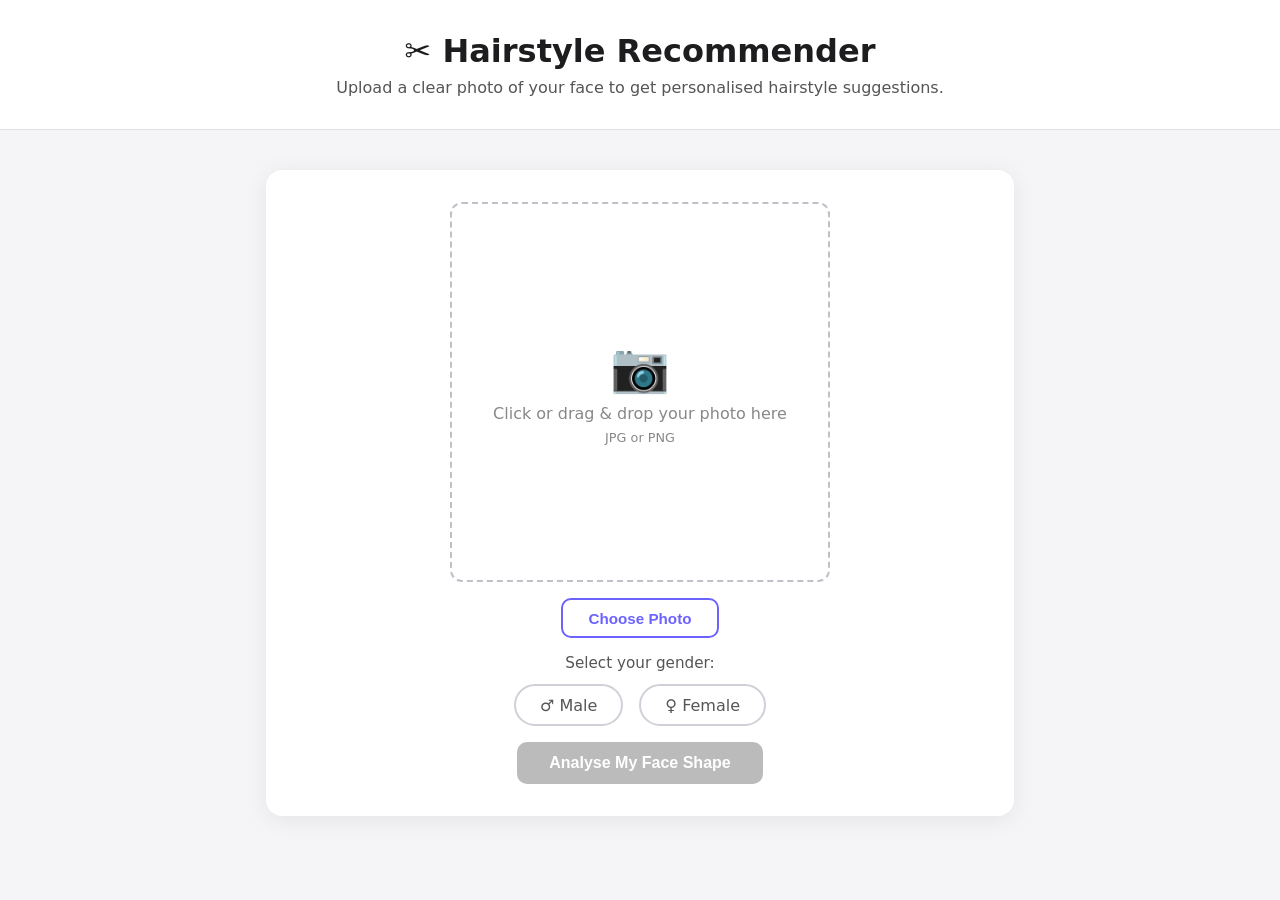
==== frontend/index.html @ 97866fb9 "Initial commit - Hairstyle Recommender" ====
<!DOCTYPE html>
<html lang="en">
<head>
  <meta charset="UTF-8" />
  <meta name="viewport" content="width=device-width, initial-scale=1.0" />
  <title>Hairstyle Recommender</title>
  <link rel="stylesheet" href="css/style.css" />
</head>
<body>

  <header>
    <h1>✂️ Hairstyle Recommender</h1>
    <p>Upload a clear photo of your face to get personalised hairstyle suggestions.</p>
  </header>

  <main>
    <div class="upload-card">

      <!-- Image preview -->
      <div class="preview-area" id="previewArea" onclick="document.getElementById('fileInput').click()">
        <img id="previewImg" src="" alt="Preview" style="display:none;" />
        <div class="placeholder" id="placeholder">
          <span>📷</span>
          <p>Click or drag & drop your photo here</p>
          <small>JPG or PNG</small>
        </div>
      </div>

      <input type="file" id="fileInput" accept=".jpg,.jpeg,.png" hidden />
      <button class="btn-secondary" onclick="document.getElementById('fileInput').click()">
        Choose Photo
      </button>

      <!-- Gender selector -->
      <div class="gender-selector">
        <p>Select your gender:</p>
        <div class="gender-options">
          <label class="gender-option" id="label-male">
            <input type="radio" name="gender" value="male" />
            <span>♂ Male</span>
          </label>
          <label class="gender-option" id="label-female">
            <input type="radio" name="gender" value="female" />
            <span>♀ Female</span>
          </label>
        </div>
      </div>

      <button class="btn-primary" id="analyzeBtn" onclick="analyzeImage()" disabled>
        Analyse My Face Shape
      </button>

      <div id="loading" class="loading" style="display:none;">
        <div class="spinner"></div>
        <p>Analysing your face shape…</p>
      </div>

      <div id="error" class="error-msg" style="display:none;"></div>
    </div>
  </main>

  <script>
    const fileInput   = document.getElementById("fileInput");
    const previewImg  = document.getElementById("previewImg");
    const placeholder = document.getElementById("placeholder");
    const analyzeBtn  = document.getElementById("analyzeBtn");
    const loading     = document.getElementById("loading");
    const errorDiv    = document.getElementById("error");

    let imageSelected = false;
    let genderSelected = false;

    function checkReady() {
      analyzeBtn.disabled = !(imageSelected && genderSelected);
    }

    // Image selection
    fileInput.addEventListener("change", () => {
      const file = fileInput.files[0];
      if (!file) return;
      previewImg.src = URL.createObjectURL(file);
      previewImg.style.display = "block";
      placeholder.style.display = "none";
      imageSelected = true;
      errorDiv.style.display = "none";
      checkReady();
    });

    // Gender selection — highlight selected label
    document.querySelectorAll('input[name="gender"]').forEach(radio => {
      radio.addEventListener("change", () => {
        document.querySelectorAll(".gender-option").forEach(l => l.classList.remove("selected"));
        radio.parentElement.classList.add("selected");
        genderSelected = true;
        checkReady();
      });
    });

    // Drag and drop
    const previewArea = document.getElementById("previewArea");
    previewArea.addEventListener("dragover", e => { e.preventDefault(); previewArea.classList.add("drag-over"); });
    previewArea.addEventListener("dragleave", () => previewArea.classList.remove("drag-over"));
    previewArea.addEventListener("drop", e => {
      e.preventDefault();
      previewArea.classList.remove("drag-over");
      const file = e.dataTransfer.files[0];
      if (file && (file.type === "image/jpeg" || file.type === "image/png")) {
        fileInput.files = e.dataTransfer.files;
        fileInput.dispatchEvent(new Event("change"));
      }
    });

    async function analyzeImage() {
      const file   = fileInput.files[0];
      const gender = document.querySelector('input[name="gender"]:checked')?.value;

      if (!file || !gender) return;

      loading.style.display  = "flex";
      analyzeBtn.disabled    = true;
      errorDiv.style.display = "none";

      const formData = new FormData();
      formData.append("image", file);
      formData.append("gender", gender);

      try {
        const res  = await fetch("/predict", { method: "POST", body: formData });
        const data = await res.json();

        if (!res.ok || data.error) throw new Error(data.error || "Something went wrong.");

        sessionStorage.setItem("result", JSON.stringify(data));
        window.location.href = "result.html";

      } catch (err) {
        errorDiv.textContent   = `⚠️ ${err.message}`;
        errorDiv.style.display = "block";
        analyzeBtn.disabled    = false;
      } finally {
        loading.style.display = "none";
      }
    }
  </script>

</body>
</html>
---- frontend/css/style.css ----
/* ─── Reset & Base ─────────────────────────────────────────────── */
*, *::before, *::after { box-sizing: border-box; margin: 0; padding: 0; }

body {
  font-family: 'Segoe UI', system-ui, sans-serif;
  background: #f5f5f7;
  color: #1d1d1f;
  min-height: 100vh;
}

/* ─── Header ───────────────────────────────────────────────────── */
header {
  background: #fff;
  border-bottom: 1px solid #e0e0e0;
  padding: 2rem 1rem;
  text-align: center;
}

header h1 { font-size: 2rem; margin-bottom: 0.5rem; }
header p  { color: #555; font-size: 1rem; }

/* ─── Main container ───────────────────────────────────────────── */
main {
  max-width: 780px;
  margin: 2.5rem auto;
  padding: 0 1rem;
}

/* ─── Upload Card ──────────────────────────────────────────────── */
.upload-card {
  background: #fff;
  border-radius: 16px;
  box-shadow: 0 4px 24px rgba(0,0,0,0.07);
  padding: 2rem;
  display: flex;
  flex-direction: column;
  align-items: center;
  gap: 1rem;
}

/* Preview area */
.preview-area {
  width: 100%;
  max-width: 380px;
  aspect-ratio: 1;
  border: 2px dashed #c0c0c8;
  border-radius: 12px;
  display: flex;
  align-items: center;
  justify-content: center;
  overflow: hidden;
  cursor: pointer;
  transition: border-color 0.2s;
}
.preview-area:hover,
.preview-area.drag-over { border-color: #6c63ff; background: #f3f2ff; }

.preview-area img {
  width: 100%;
  height: 100%;
  object-fit: cover;
}

.placeholder {
  text-align: center;
  color: #888;
  padding: 2rem;
}
.placeholder span  { font-size: 3rem; display: block; margin-bottom: 0.5rem; }
.placeholder p     { font-size: 1rem; margin-bottom: 0.25rem; }
.placeholder small { font-size: 0.8rem; }

/* ─── Buttons ──────────────────────────────────────────────────── */
.btn-primary {
  background: #6c63ff;
  color: #fff;
  border: none;
  padding: 0.75rem 2rem;
  border-radius: 10px;
  font-size: 1rem;
  font-weight: 600;
  cursor: pointer;
  transition: background 0.2s, transform 0.1s;
}
.btn-primary:hover:not(:disabled)  { background: #574fd6; }
.btn-primary:active:not(:disabled) { transform: scale(0.97); }
.btn-primary:disabled { background: #bbb; cursor: not-allowed; }

.btn-secondary {
  background: transparent;
  color: #6c63ff;
  border: 2px solid #6c63ff;
  padding: 0.6rem 1.6rem;
  border-radius: 10px;
  font-size: 0.95rem;
  font-weight: 600;
  cursor: pointer;
  transition: background 0.2s;
}
.btn-secondary:hover { background: #f3f2ff; }

/* ─── Loading ──────────────────────────────────────────────────── */
.loading {
  display: flex;
  flex-direction: column;
  align-items: center;
  gap: 0.75rem;
  color: #555;
}
.spinner {
  width: 36px; height: 36px;
  border: 4px solid #e0e0e0;
  border-top-color: #6c63ff;
  border-radius: 50%;
  animation: spin 0.8s linear infinite;
}
@keyframes spin { to { transform: rotate(360deg); } }

/* ─── Error ────────────────────────────────────────────────────── */
.error-msg {
  background: #fff0f0;
  color: #c0392b;
  border: 1px solid #f5c6cb;
  border-radius: 8px;
  padding: 0.75rem 1rem;
  width: 100%;
  font-size: 0.9rem;
}

/* ─── Results Page ─────────────────────────────────────────────── */
.result-header {
  background: #fff;
  border-radius: 16px;
  padding: 2rem;
  text-align: center;
  box-shadow: 0 4px 24px rgba(0,0,0,0.07);
  margin-bottom: 1.5rem;
}

.face-shape-badge {
  display: inline-block;
  background: #6c63ff;
  color: #fff;
  font-size: 2rem;
  font-weight: 700;
  padding: 0.5rem 2rem;
  border-radius: 50px;
  margin-bottom: 0.75rem;
  letter-spacing: 1px;
}

.confidence-text { color: #555; margin-bottom: 0.75rem; }
.shape-desc      { color: #444; font-size: 0.95rem; max-width: 500px; margin: 0 auto; }

/* ─── Sections ─────────────────────────────────────────────────── */
.section {
  background: #fff;
  border-radius: 16px;
  padding: 1.75rem;
  box-shadow: 0 4px 24px rgba(0,0,0,0.06);
  margin-bottom: 1.5rem;
}
.section h2 { font-size: 1.2rem; margin-bottom: 1.25rem; color: #1d1d1f; }
.highlight  { color: #6c63ff; }

/* ─── Score bars ───────────────────────────────────────────────── */
.score-row {
  display: flex;
  align-items: center;
  gap: 0.75rem;
  margin-bottom: 0.6rem;
}
.score-label {
  width: 70px;
  font-size: 0.9rem;
  font-weight: 500;
  text-align: right;
  flex-shrink: 0;
}
.score-bar-wrap {
  flex: 1;
  background: #f0f0f5;
  border-radius: 50px;
  height: 12px;
  overflow: hidden;
}
.score-bar {
  height: 100%;
  background: #6c63ff;
  border-radius: 50px;
  transition: width 0.6s ease;
}
.score-pct {
  width: 48px;
  font-size: 0.85rem;
  color: #555;
  flex-shrink: 0;
}

/* ─── Hairstyle Cards ──────────────────────────────────────────── */
.cards-grid {
  display: grid;
  grid-template-columns: repeat(auto-fill, minmax(200px, 1fr));
  gap: 1rem;
}
.hair-card {
  border: 1px solid #e8e8ed;
  border-radius: 12px;
  padding: 1.25rem;
  transition: box-shadow 0.2s;
}
.hair-card:hover { box-shadow: 0 4px 16px rgba(108,99,255,0.15); }
.hair-card h3    { font-size: 1rem; margin-bottom: 0.5rem; color: #1d1d1f; }
.hair-card p     { font-size: 0.875rem; color: #555; margin-bottom: 0.75rem; line-height: 1.5; }
.tip             { font-size: 0.8rem; color: #6c63ff; }

/* ─── Avoid section ────────────────────────────────────────────── */
.avoid-section { background: #fff8f8; }
.avoid-list    { padding-left: 1.25rem; }
.avoid-list li {
  color: #c0392b;
  font-size: 0.9rem;
  margin-bottom: 0.4rem;
  line-height: 1.5;
}

/* ─── Responsive ───────────────────────────────────────────────── */
@media (max-width: 520px) {
  header h1 { font-size: 1.5rem; }
  .face-shape-badge { font-size: 1.5rem; }
  .cards-grid { grid-template-columns: 1fr; }
}

/* ─── Gender Selector ──────────────────────────────────────────── */
.gender-selector {
  width: 100%;
  text-align: center;
}
.gender-selector p {
  font-size: 0.95rem;
  color: #555;
  margin-bottom: 0.75rem;
  font-weight: 500;
}
.gender-options {
  display: flex;
  gap: 1rem;
  justify-content: center;
}
.gender-option {
  display: flex;
  align-items: center;
  gap: 0.5rem;
  padding: 0.6rem 1.5rem;
  border: 2px solid #d0d0d8;
  border-radius: 50px;
  cursor: pointer;
  font-size: 1rem;
  font-weight: 500;
  color: #555;
  transition: border-color 0.2s, background 0.2s, color 0.2s;
}
.gender-option input[type="radio"] { display: none; }
.gender-option:hover { border-color: #6c63ff; color: #6c63ff; }
.gender-option.selected {
  border-color: #6c63ff;
  background: #6c63ff;
  color: #fff;
}

/* ─── Gender badge on result page ─────────────────────────────── */
.gender-badge {
  display: inline-block;
  background: #f0efff;
  color: #6c63ff;
  border: 2px solid #6c63ff;
  font-size: 1rem;
  font-weight: 600;
  padding: 0.3rem 1.2rem;
  border-radius: 50px;
  margin-bottom: 0.75rem;
}
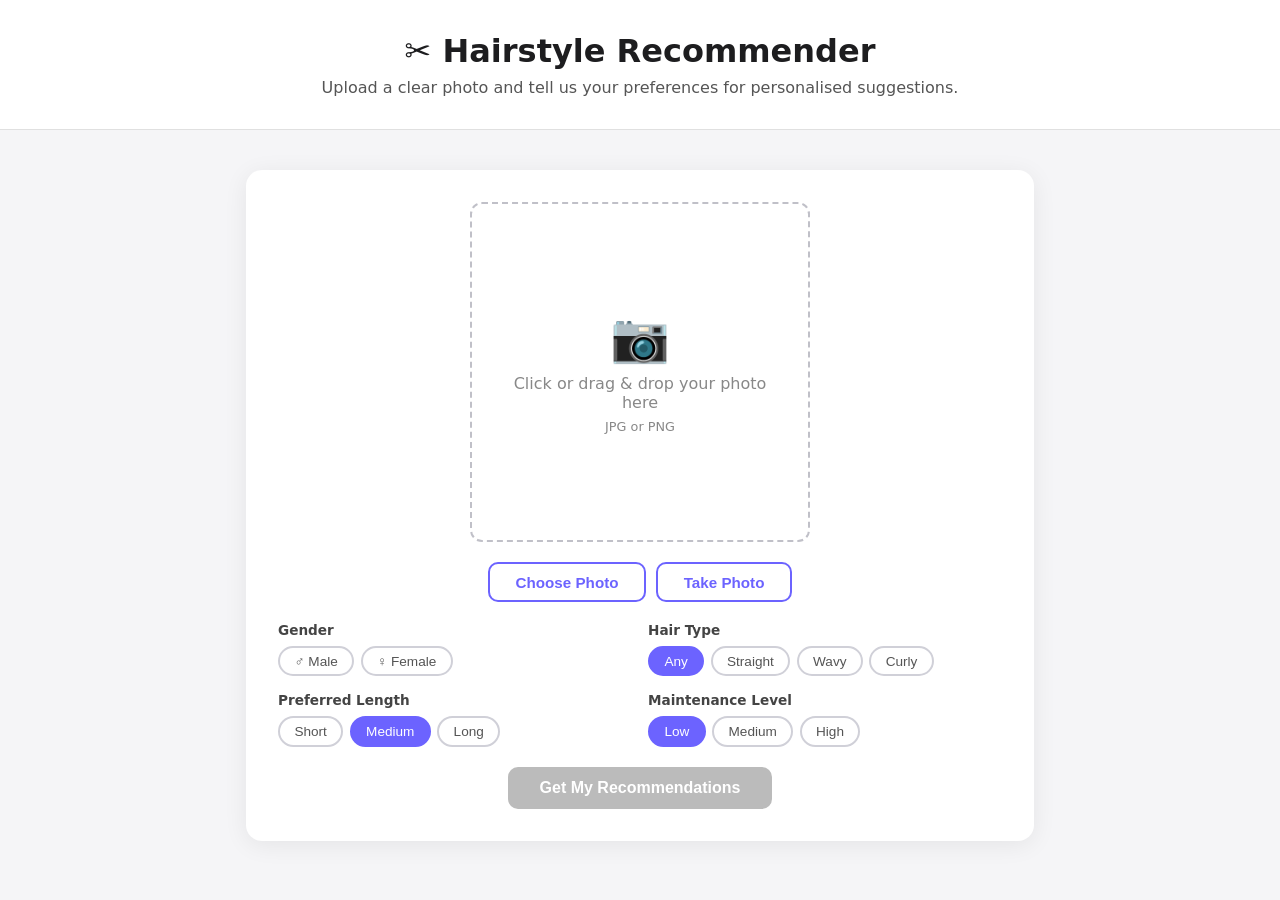
==== commit 300d3f59: "camera changes" ====
--- a/frontend/index.html
+++ b/frontend/index.html
@@ -10,7 +10,7 @@
 
   <header>
     <h1>✂️ Hairstyle Recommender</h1>
-    <p>Upload a clear photo of your face to get personalised hairstyle suggestions.</p>
+    <p>Upload a clear photo and tell us your preferences for personalised suggestions.</p>
   </header>
 
   <main>
@@ -25,29 +25,69 @@
           <small>JPG or PNG</small>
         </div>
       </div>
-
       <input type="file" id="fileInput" accept=".jpg,.jpeg,.png" hidden />
-      <button class="btn-secondary" onclick="document.getElementById('fileInput').click()">
-        Choose Photo
-      </button>
-
-      <!-- Gender selector -->
-      <div class="gender-selector">
-        <p>Select your gender:</p>
-        <div class="gender-options">
-          <label class="gender-option" id="label-male">
-            <input type="radio" name="gender" value="male" />
-            <span>♂ Male</span>
-          </label>
-          <label class="gender-option" id="label-female">
-            <input type="radio" name="gender" value="female" />
-            <span>♀ Female</span>
-          </label>
-        </div>
+      <div style="display: flex; gap: 10px; justify-content: center; width: 100%;">
+        <button class="btn-secondary" onclick="document.getElementById('fileInput').click()">Choose Photo</button>
+        <button class="btn-secondary" onclick="startCamera()">Take Photo</button>
+      </div>
+
+      <!-- Camera Area -->
+      <div id="cameraArea" style="display:none; width: 100%; max-width: 340px; margin-top: 15px; border: 1px solid #d0d0d8; border-radius: 12px; padding: 10px; background: #fff; box-shadow: 0 2px 10px rgba(0,0,0,0.05);">
+        <video id="cameraVideo" autoplay playsinline style="width: 100%; border-radius: 8px; background: #000;"></video>
+        <div style="display: flex; gap: 10px; margin-top: 10px; justify-content: center;">
+          <button class="btn-primary" onclick="takePhoto()" style="padding: 0.5rem 1.5rem; font-size: 0.9rem;">Snap</button>
+          <button class="btn-secondary" onclick="stopCamera()" style="padding: 0.5rem 1.5rem; font-size: 0.9rem;">Cancel</button>
+        </div>
+        <canvas id="cameraCanvas" style="display:none;"></canvas>
+      </div>
+
+      <!-- Preferences -->
+      <div class="prefs-grid">
+
+        <!-- Gender -->
+        <div class="pref-group">
+          <label class="pref-label">Gender</label>
+          <div class="pill-group" id="gender-group">
+            <button class="pill" data-group="gender" data-value="male" onclick="selectPill(this)">♂ Male</button>
+            <button class="pill" data-group="gender" data-value="female" onclick="selectPill(this)">♀ Female</button>
+          </div>
+        </div>
+
+        <!-- Hair type -->
+        <div class="pref-group">
+          <label class="pref-label">Hair Type</label>
+          <div class="pill-group">
+            <button class="pill active" data-group="hair_type" data-value="any"      onclick="selectPill(this)">Any</button>
+            <button class="pill"        data-group="hair_type" data-value="straight" onclick="selectPill(this)">Straight</button>
+            <button class="pill"        data-group="hair_type" data-value="wavy"     onclick="selectPill(this)">Wavy</button>
+            <button class="pill"        data-group="hair_type" data-value="curly"    onclick="selectPill(this)">Curly</button>
+          </div>
+        </div>
+
+        <!-- Length preference -->
+        <div class="pref-group">
+          <label class="pref-label">Preferred Length</label>
+          <div class="pill-group">
+            <button class="pill"        data-group="length_pref" data-value="short"  onclick="selectPill(this)">Short</button>
+            <button class="pill active" data-group="length_pref" data-value="medium" onclick="selectPill(this)">Medium</button>
+            <button class="pill"        data-group="length_pref" data-value="long"   onclick="selectPill(this)">Long</button>
+          </div>
+        </div>
+
+        <!-- Maintenance -->
+        <div class="pref-group">
+          <label class="pref-label">Maintenance Level</label>
+          <div class="pill-group">
+            <button class="pill active" data-group="maintenance" data-value="low"    onclick="selectPill(this)">Low</button>
+            <button class="pill"        data-group="maintenance" data-value="medium" onclick="selectPill(this)">Medium</button>
+            <button class="pill"        data-group="maintenance" data-value="high"   onclick="selectPill(this)">High</button>
+          </div>
+        </div>
+
       </div>
 
       <button class="btn-primary" id="analyzeBtn" onclick="analyzeImage()" disabled>
-        Analyse My Face Shape
+        Get My Recommendations
       </button>
 
       <div id="loading" class="loading" style="display:none;">
@@ -60,15 +100,31 @@
   </main>
 
   <script>
-    const fileInput   = document.getElementById("fileInput");
-    const previewImg  = document.getElementById("previewImg");
-    const placeholder = document.getElementById("placeholder");
-    const analyzeBtn  = document.getElementById("analyzeBtn");
-    const loading     = document.getElementById("loading");
-    const errorDiv    = document.getElementById("error");
-
-    let imageSelected = false;
+    const fileInput  = document.getElementById("fileInput");
+    const previewImg = document.getElementById("previewImg");
+    const placeholder= document.getElementById("placeholder");
+    const analyzeBtn = document.getElementById("analyzeBtn");
+    const loading    = document.getElementById("loading");
+    const errorDiv   = document.getElementById("error");
+
+    let imageSelected  = false;
     let genderSelected = false;
+
+    // Pill selection logic
+    function selectPill(btn) {
+      const group = btn.dataset.group;
+      document.querySelectorAll(`[data-group="${group}"]`).forEach(b => b.classList.remove("active"));
+      btn.classList.add("active");
+      if (group === "gender") {
+        genderSelected = true;
+        checkReady();
+      }
+    }
+
+    function getSelected(group) {
+      const active = document.querySelector(`[data-group="${group}"].active`);
+      return active ? active.dataset.value : null;
+    }
 
     function checkReady() {
       analyzeBtn.disabled = !(imageSelected && genderSelected);
@@ -86,16 +142,6 @@
       checkReady();
     });
 
-    // Gender selection — highlight selected label
-    document.querySelectorAll('input[name="gender"]').forEach(radio => {
-      radio.addEventListener("change", () => {
-        document.querySelectorAll(".gender-option").forEach(l => l.classList.remove("selected"));
-        radio.parentElement.classList.add("selected");
-        genderSelected = true;
-        checkReady();
-      });
-    });
-
     // Drag and drop
     const previewArea = document.getElementById("previewArea");
     previewArea.addEventListener("dragover", e => { e.preventDefault(); previewArea.classList.add("drag-over"); });
@@ -110,9 +156,59 @@
       }
     });
 
+    // Camera Logic
+    const cameraArea = document.getElementById("cameraArea");
+    const cameraVideo = document.getElementById("cameraVideo");
+    const cameraCanvas = document.getElementById("cameraCanvas");
+    let cameraStream = null;
+
+    async function startCamera() {
+      try {
+        cameraStream = await navigator.mediaDevices.getUserMedia({ video: true });
+        cameraVideo.srcObject = cameraStream;
+        cameraArea.style.display = "block";
+        analyzeBtn.disabled = true; // wait for snap or cancel
+      } catch (err) {
+        alert("Unable to access camera: " + err.message);
+      }
+    }
+
+    function stopCamera() {
+      if (cameraStream) {
+        cameraStream.getTracks().forEach(track => track.stop());
+        cameraStream = null;
+      }
+      cameraArea.style.display = "none";
+      checkReady();
+    }
+
+    function takePhoto() {
+      if (!cameraStream) return;
+      
+      const width = cameraVideo.videoWidth || 640;
+      const height = cameraVideo.videoHeight || 480;
+      cameraCanvas.width = width;
+      cameraCanvas.height = height;
+      
+      const context = cameraCanvas.getContext("2d");
+      context.drawImage(cameraVideo, 0, 0, width, height);
+      
+      cameraCanvas.toBlob(blob => {
+        const file = new File([blob], "capture.jpg", { type: "image/jpeg" });
+        const dt = new DataTransfer();
+        dt.items.add(file);
+        fileInput.files = dt.files;
+        fileInput.dispatchEvent(new Event("change"));
+        stopCamera();
+      }, "image/jpeg", 0.9);
+    }
+
     async function analyzeImage() {
-      const file   = fileInput.files[0];
-      const gender = document.querySelector('input[name="gender"]:checked')?.value;
+      const file = fileInput.files[0];
+      const gender      = getSelected("gender");
+      const hair_type   = getSelected("hair_type")   || "any";
+      const length_pref = getSelected("length_pref") || "medium";
+      const maintenance = getSelected("maintenance") || "low";
 
       if (!file || !gender) return;
 
@@ -121,18 +217,18 @@
       errorDiv.style.display = "none";
 
       const formData = new FormData();
-      formData.append("image", file);
-      formData.append("gender", gender);
+      formData.append("image",       file);
+      formData.append("gender",      gender);
+      formData.append("hair_type",   hair_type);
+      formData.append("length_pref", length_pref);
+      formData.append("maintenance", maintenance);
 
       try {
         const res  = await fetch("/predict", { method: "POST", body: formData });
         const data = await res.json();
-
         if (!res.ok || data.error) throw new Error(data.error || "Something went wrong.");
-
         sessionStorage.setItem("result", JSON.stringify(data));
         window.location.href = "result.html";
-
       } catch (err) {
         errorDiv.textContent   = `⚠️ ${err.message}`;
         errorDiv.style.display = "block";
@@ -142,6 +238,5 @@
       }
     }
   </script>
-
 </body>
 </html>
--- a/frontend/css/style.css
+++ b/frontend/css/style.css
@@ -1,85 +1,63 @@
 /* ─── Reset & Base ─────────────────────────────────────────────── */
 *, *::before, *::after { box-sizing: border-box; margin: 0; padding: 0; }
-
-body {
-  font-family: 'Segoe UI', system-ui, sans-serif;
-  background: #f5f5f7;
-  color: #1d1d1f;
-  min-height: 100vh;
-}
+body { font-family: 'Segoe UI', system-ui, sans-serif; background: #f5f5f7; color: #1d1d1f; min-height: 100vh; }
 
 /* ─── Header ───────────────────────────────────────────────────── */
-header {
-  background: #fff;
-  border-bottom: 1px solid #e0e0e0;
-  padding: 2rem 1rem;
-  text-align: center;
-}
-
+header { background: #fff; border-bottom: 1px solid #e0e0e0; padding: 2rem 1rem; text-align: center; }
 header h1 { font-size: 2rem; margin-bottom: 0.5rem; }
 header p  { color: #555; font-size: 1rem; }
 
-/* ─── Main container ───────────────────────────────────────────── */
-main {
-  max-width: 780px;
-  margin: 2.5rem auto;
-  padding: 0 1rem;
-}
+/* ─── Main ─────────────────────────────────────────────────────── */
+main { max-width: 820px; margin: 2.5rem auto; padding: 0 1rem; }
 
 /* ─── Upload Card ──────────────────────────────────────────────── */
 .upload-card {
-  background: #fff;
-  border-radius: 16px;
+  background: #fff; border-radius: 16px;
   box-shadow: 0 4px 24px rgba(0,0,0,0.07);
-  padding: 2rem;
-  display: flex;
-  flex-direction: column;
-  align-items: center;
-  gap: 1rem;
+  padding: 2rem; display: flex; flex-direction: column;
+  align-items: center; gap: 1.25rem;
 }
 
-/* Preview area */
+/* Preview */
 .preview-area {
-  width: 100%;
-  max-width: 380px;
-  aspect-ratio: 1;
-  border: 2px dashed #c0c0c8;
-  border-radius: 12px;
-  display: flex;
-  align-items: center;
-  justify-content: center;
-  overflow: hidden;
-  cursor: pointer;
-  transition: border-color 0.2s;
+  width: 100%; max-width: 340px; aspect-ratio: 1;
+  border: 2px dashed #c0c0c8; border-radius: 12px;
+  display: flex; align-items: center; justify-content: center;
+  overflow: hidden; cursor: pointer; transition: border-color 0.2s;
 }
-.preview-area:hover,
-.preview-area.drag-over { border-color: #6c63ff; background: #f3f2ff; }
-
-.preview-area img {
-  width: 100%;
-  height: 100%;
-  object-fit: cover;
-}
-
-.placeholder {
-  text-align: center;
-  color: #888;
-  padding: 2rem;
-}
+.preview-area:hover, .preview-area.drag-over { border-color: #6c63ff; background: #f3f2ff; }
+.preview-area img { width: 100%; height: 100%; object-fit: cover; }
+.placeholder { text-align: center; color: #888; padding: 2rem; }
 .placeholder span  { font-size: 3rem; display: block; margin-bottom: 0.5rem; }
 .placeholder p     { font-size: 1rem; margin-bottom: 0.25rem; }
 .placeholder small { font-size: 0.8rem; }
 
+/* ─── Preferences Grid ─────────────────────────────────────────── */
+.prefs-grid {
+  width: 100%; display: grid;
+  grid-template-columns: 1fr 1fr;
+  gap: 1rem;
+}
+.pref-group { display: flex; flex-direction: column; gap: 0.5rem; }
+.pref-label { font-size: 0.85rem; font-weight: 600; color: #444; }
+.pill-group { display: flex; flex-wrap: wrap; gap: 0.4rem; }
+
+/* Pills */
+.pill {
+  background: transparent; color: #555;
+  border: 2px solid #d0d0d8; border-radius: 50px;
+  padding: 0.35rem 0.9rem; font-size: 0.85rem;
+  font-weight: 500; cursor: pointer;
+  transition: border-color 0.2s, background 0.2s, color 0.2s;
+}
+.pill:hover  { border-color: #6c63ff; color: #6c63ff; }
+.pill.active { border-color: #6c63ff; background: #6c63ff; color: #fff; }
+
 /* ─── Buttons ──────────────────────────────────────────────────── */
 .btn-primary {
-  background: #6c63ff;
-  color: #fff;
-  border: none;
-  padding: 0.75rem 2rem;
-  border-radius: 10px;
-  font-size: 1rem;
-  font-weight: 600;
-  cursor: pointer;
+  background: #6c63ff; color: #fff; border: none;
+  padding: 0.75rem 2rem; border-radius: 10px;
+  font-size: 1rem; font-weight: 600; cursor: pointer;
   transition: background 0.2s, transform 0.1s;
 }
 .btn-primary:hover:not(:disabled)  { background: #574fd6; }
@@ -87,196 +65,76 @@
 .btn-primary:disabled { background: #bbb; cursor: not-allowed; }
 
 .btn-secondary {
-  background: transparent;
-  color: #6c63ff;
-  border: 2px solid #6c63ff;
-  padding: 0.6rem 1.6rem;
-  border-radius: 10px;
-  font-size: 0.95rem;
-  font-weight: 600;
-  cursor: pointer;
-  transition: background 0.2s;
+  background: transparent; color: #6c63ff;
+  border: 2px solid #6c63ff; padding: 0.6rem 1.6rem;
+  border-radius: 10px; font-size: 0.95rem;
+  font-weight: 600; cursor: pointer; transition: background 0.2s;
 }
 .btn-secondary:hover { background: #f3f2ff; }
 
 /* ─── Loading ──────────────────────────────────────────────────── */
-.loading {
-  display: flex;
-  flex-direction: column;
-  align-items: center;
-  gap: 0.75rem;
-  color: #555;
-}
-.spinner {
-  width: 36px; height: 36px;
-  border: 4px solid #e0e0e0;
-  border-top-color: #6c63ff;
-  border-radius: 50%;
-  animation: spin 0.8s linear infinite;
-}
+.loading { display: flex; flex-direction: column; align-items: center; gap: 0.75rem; color: #555; }
+.spinner { width: 36px; height: 36px; border: 4px solid #e0e0e0; border-top-color: #6c63ff; border-radius: 50%; animation: spin 0.8s linear infinite; }
 @keyframes spin { to { transform: rotate(360deg); } }
 
 /* ─── Error ────────────────────────────────────────────────────── */
-.error-msg {
-  background: #fff0f0;
-  color: #c0392b;
-  border: 1px solid #f5c6cb;
-  border-radius: 8px;
-  padding: 0.75rem 1rem;
-  width: 100%;
-  font-size: 0.9rem;
-}
+.error-msg { background: #fff0f0; color: #c0392b; border: 1px solid #f5c6cb; border-radius: 8px; padding: 0.75rem 1rem; width: 100%; font-size: 0.9rem; }
 
 /* ─── Results Page ─────────────────────────────────────────────── */
-.result-header {
-  background: #fff;
-  border-radius: 16px;
-  padding: 2rem;
-  text-align: center;
-  box-shadow: 0 4px 24px rgba(0,0,0,0.07);
-  margin-bottom: 1.5rem;
-}
+.result-header { background: #fff; border-radius: 16px; padding: 2rem; text-align: center; box-shadow: 0 4px 24px rgba(0,0,0,0.07); margin-bottom: 1.5rem; }
+.face-shape-badge { display: inline-block; background: #6c63ff; color: #fff; font-size: 1.75rem; font-weight: 700; padding: 0.5rem 2rem; border-radius: 50px; margin-bottom: 0.75rem; }
+.confidence-text { color: #555; margin-bottom: 0.75rem; }
+.shape-desc { color: #444; font-size: 0.95rem; max-width: 500px; margin: 0 auto 1rem; }
 
-.face-shape-badge {
-  display: inline-block;
-  background: #6c63ff;
-  color: #fff;
-  font-size: 2rem;
-  font-weight: 700;
-  padding: 0.5rem 2rem;
-  border-radius: 50px;
-  margin-bottom: 0.75rem;
-  letter-spacing: 1px;
-}
-
-.confidence-text { color: #555; margin-bottom: 0.75rem; }
-.shape-desc      { color: #444; font-size: 0.95rem; max-width: 500px; margin: 0 auto; }
+/* Preferences summary tags */
+.prefs-summary { display: flex; flex-wrap: wrap; gap: 0.5rem; justify-content: center; margin-top: 0.75rem; }
+.pref-tag { background: #f0efff; color: #6c63ff; border: 1px solid #d5d0ff; border-radius: 50px; padding: 0.3rem 0.9rem; font-size: 0.82rem; font-weight: 500; }
 
 /* ─── Sections ─────────────────────────────────────────────────── */
-.section {
-  background: #fff;
-  border-radius: 16px;
-  padding: 1.75rem;
-  box-shadow: 0 4px 24px rgba(0,0,0,0.06);
-  margin-bottom: 1.5rem;
-}
-.section h2 { font-size: 1.2rem; margin-bottom: 1.25rem; color: #1d1d1f; }
+.section { background: #fff; border-radius: 16px; padding: 1.75rem; box-shadow: 0 4px 24px rgba(0,0,0,0.06); margin-bottom: 1.5rem; }
+.section h2 { font-size: 1.2rem; margin-bottom: 0.5rem; color: #1d1d1f; }
+.algo-note  { font-size: 0.82rem; color: #888; margin-bottom: 1.25rem; }
 .highlight  { color: #6c63ff; }
 
 /* ─── Score bars ───────────────────────────────────────────────── */
-.score-row {
-  display: flex;
-  align-items: center;
-  gap: 0.75rem;
-  margin-bottom: 0.6rem;
-}
-.score-label {
-  width: 70px;
-  font-size: 0.9rem;
-  font-weight: 500;
-  text-align: right;
-  flex-shrink: 0;
-}
-.score-bar-wrap {
-  flex: 1;
-  background: #f0f0f5;
-  border-radius: 50px;
-  height: 12px;
-  overflow: hidden;
-}
-.score-bar {
-  height: 100%;
-  background: #6c63ff;
-  border-radius: 50px;
-  transition: width 0.6s ease;
-}
-.score-pct {
-  width: 48px;
-  font-size: 0.85rem;
-  color: #555;
-  flex-shrink: 0;
-}
+.score-row { display: flex; align-items: center; gap: 0.75rem; margin-bottom: 0.6rem; }
+.score-label { width: 70px; font-size: 0.9rem; font-weight: 500; text-align: right; flex-shrink: 0; }
+.score-bar-wrap { flex: 1; background: #f0f0f5; border-radius: 50px; height: 12px; overflow: hidden; }
+.score-bar { height: 100%; background: #6c63ff; border-radius: 50px; }
+.score-pct { width: 48px; font-size: 0.85rem; color: #555; flex-shrink: 0; }
 
 /* ─── Hairstyle Cards ──────────────────────────────────────────── */
-.cards-grid {
-  display: grid;
-  grid-template-columns: repeat(auto-fill, minmax(200px, 1fr));
-  gap: 1rem;
+.cards-grid { display: grid; grid-template-columns: repeat(auto-fill, minmax(200px, 1fr)); gap: 1rem; }
+.hair-card { border: 1px solid #e8e8ed; border-radius: 12px; padding: 1.25rem; transition: box-shadow 0.2s; }
+.hair-card:hover { box-shadow: 0 4px 16px rgba(108,99,255,0.15); }
+
+.card-top { display: flex; align-items: center; gap: 0.75rem; margin-bottom: 0.75rem; }
+.card-top h3 { font-size: 0.95rem; color: #1d1d1f; }
+.hair-card p { font-size: 0.875rem; color: #555; margin-bottom: 0.75rem; line-height: 1.5; }
+.tip { font-size: 0.8rem; color: #6c63ff; }
+
+/* Match score ring */
+.match-ring {
+  min-width: 52px; height: 52px; border-radius: 50%;
+  display: flex; flex-direction: column;
+  align-items: center; justify-content: center;
+  border: 3px solid; flex-shrink: 0;
 }
-.hair-card {
-  border: 1px solid #e8e8ed;
-  border-radius: 12px;
-  padding: 1.25rem;
-  transition: box-shadow 0.2s;
-}
-.hair-card:hover { box-shadow: 0 4px 16px rgba(108,99,255,0.15); }
-.hair-card h3    { font-size: 1rem; margin-bottom: 0.5rem; color: #1d1d1f; }
-.hair-card p     { font-size: 0.875rem; color: #555; margin-bottom: 0.75rem; line-height: 1.5; }
-.tip             { font-size: 0.8rem; color: #6c63ff; }
+.match-ring span  { font-size: 0.8rem; font-weight: 700; line-height: 1; }
+.match-ring small { font-size: 0.6rem; color: #888; }
+.match-high { border-color: #27ae60; color: #27ae60; }
+.match-mid  { border-color: #f39c12; color: #f39c12; }
+.match-low  { border-color: #e74c3c; color: #e74c3c; }
 
 /* ─── Avoid section ────────────────────────────────────────────── */
 .avoid-section { background: #fff8f8; }
-.avoid-list    { padding-left: 1.25rem; }
-.avoid-list li {
-  color: #c0392b;
-  font-size: 0.9rem;
-  margin-bottom: 0.4rem;
-  line-height: 1.5;
-}
+.avoid-list { padding-left: 1.25rem; }
+.avoid-list li { color: #c0392b; font-size: 0.9rem; margin-bottom: 0.4rem; line-height: 1.5; }
 
 /* ─── Responsive ───────────────────────────────────────────────── */
-@media (max-width: 520px) {
+@media (max-width: 560px) {
   header h1 { font-size: 1.5rem; }
-  .face-shape-badge { font-size: 1.5rem; }
+  .prefs-grid { grid-template-columns: 1fr; }
+  .face-shape-badge { font-size: 1.3rem; }
   .cards-grid { grid-template-columns: 1fr; }
-}
-
-/* ─── Gender Selector ──────────────────────────────────────────── */
-.gender-selector {
-  width: 100%;
-  text-align: center;
-}
-.gender-selector p {
-  font-size: 0.95rem;
-  color: #555;
-  margin-bottom: 0.75rem;
-  font-weight: 500;
-}
-.gender-options {
-  display: flex;
-  gap: 1rem;
-  justify-content: center;
-}
-.gender-option {
-  display: flex;
-  align-items: center;
-  gap: 0.5rem;
-  padding: 0.6rem 1.5rem;
-  border: 2px solid #d0d0d8;
-  border-radius: 50px;
-  cursor: pointer;
-  font-size: 1rem;
-  font-weight: 500;
-  color: #555;
-  transition: border-color 0.2s, background 0.2s, color 0.2s;
-}
-.gender-option input[type="radio"] { display: none; }
-.gender-option:hover { border-color: #6c63ff; color: #6c63ff; }
-.gender-option.selected {
-  border-color: #6c63ff;
-  background: #6c63ff;
-  color: #fff;
-}
-
-/* ─── Gender badge on result page ─────────────────────────────── */
-.gender-badge {
-  display: inline-block;
-  background: #f0efff;
-  color: #6c63ff;
-  border: 2px solid #6c63ff;
-  font-size: 1rem;
-  font-weight: 600;
-  padding: 0.3rem 1.2rem;
-  border-radius: 50px;
-  margin-bottom: 0.75rem;
 }
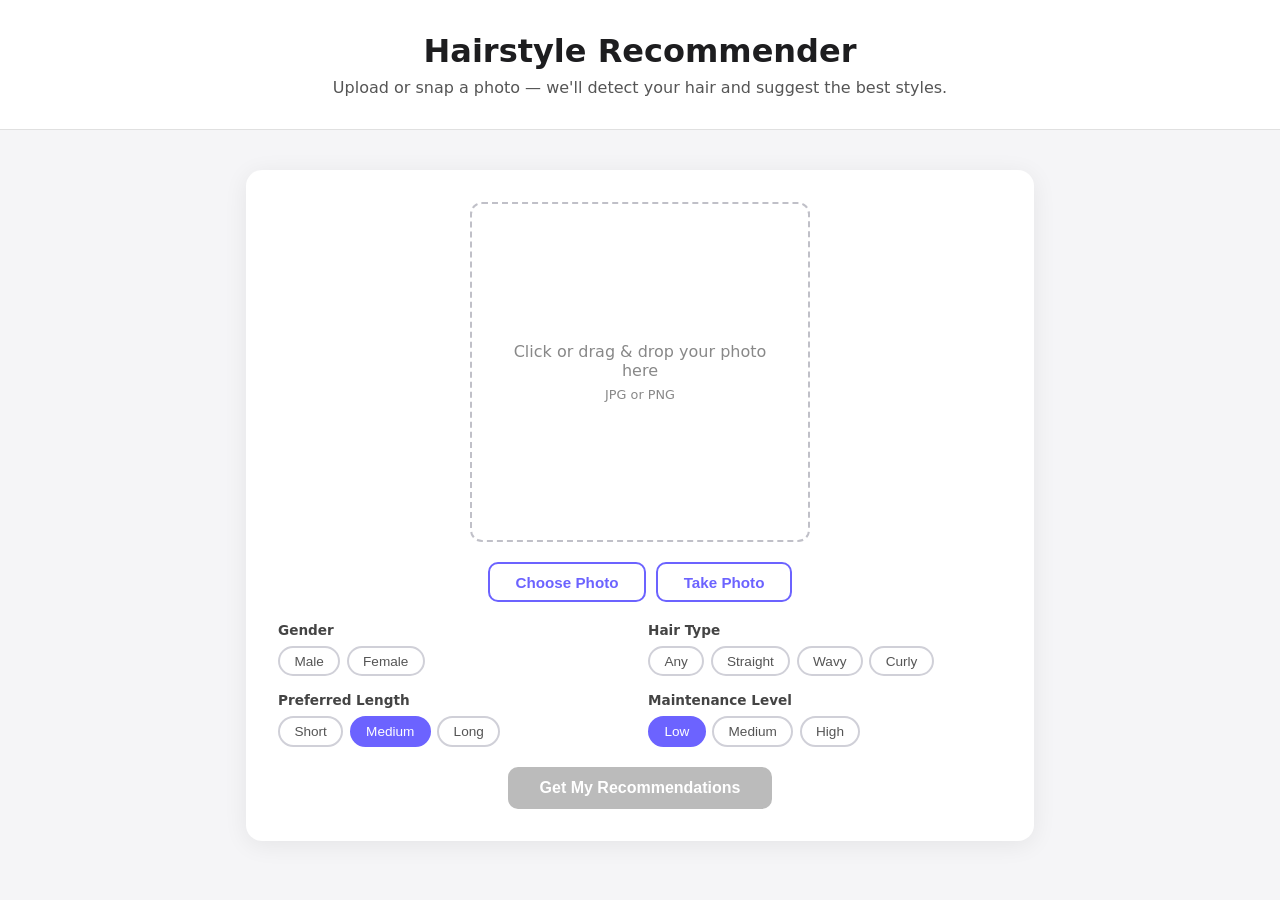
==== commit b11d72d5: "feat: integrate hairstyle images, fix length detection ROI, and decouple UI preferences" ====
--- a/frontend/index.html
+++ b/frontend/index.html
@@ -5,12 +5,88 @@
   <meta name="viewport" content="width=device-width, initial-scale=1.0" />
   <title>Hairstyle Recommender</title>
   <link rel="stylesheet" href="css/style.css" />
+  <style>
+    /* ── Detection Banner ─────────────────────────── */
+    #detectionBanner {
+      display: none;
+      width: 100%;
+      background: linear-gradient(135deg, #f0efff, #fff);
+      border: 1.5px solid #c4bffe;
+      border-radius: 12px;
+      padding: 1rem 1.25rem;
+      animation: fadeIn 0.4s ease;
+    }
+    @keyframes fadeIn { from { opacity:0; transform:translateY(-6px); } to { opacity:1; transform:translateY(0); } }
+
+    .detect-banner-title {
+      display: flex; align-items: center; gap: 0.5rem;
+      font-size: 0.8rem; font-weight: 700; color: #6c63ff;
+      text-transform: uppercase; letter-spacing: 0.06em;
+      margin-bottom: 0.75rem;
+    }
+    .detect-banner-title .ai-dot {
+      width: 8px; height: 8px; border-radius: 50%;
+      background: #6c63ff; animation: pulse 1.5s infinite;
+    }
+    @keyframes pulse { 0%,100%{opacity:1;} 50%{opacity:0.3;} }
+
+    .detect-chips { display: flex; gap: 0.75rem; flex-wrap: wrap; }
+    .detect-chip {
+      display: flex; align-items: center; gap: 0.5rem;
+      background: #fff; border: 2px solid #6c63ff;
+      border-radius: 50px; padding: 0.35rem 1rem;
+      font-size: 0.875rem; font-weight: 600; color: #6c63ff;
+    }
+    .detect-chip .chip-icon { font-size: 1.1rem; }
+    .detect-chip small { font-size: 0.7rem; color: #aaa; font-weight: 500; }
+
+    .detect-hint {
+      margin-top: 0.65rem; font-size: 0.78rem; color: #999; font-style: italic;
+    }
+
+    /* ── Scanning Overlay ────────────────────────── */
+    #scanOverlay {
+      display: none;
+      width: 100%;
+      flex-direction: column; align-items: center; gap: 0.6rem;
+      padding: 0.75rem; color: #6c63ff; font-size: 0.9rem; font-weight: 500;
+    }
+    .scan-bar-wrap { width: 100%; height: 6px; background: #ece9ff; border-radius: 50px; overflow:hidden; }
+    .scan-bar { height:100%; width:0%; background: linear-gradient(90deg,#6c63ff,#a78bfa); border-radius:50px; animation: scanAnim 2s ease-in-out infinite; }
+    @keyframes scanAnim { 0%{width:0%} 50%{width:80%} 100%{width:100%} }
+
+    /* ── Detected pill highlight ─────────────────── */
+    .pill.ai-detected {
+      position: relative;
+    }
+    .pill.ai-detected::after {
+      content: "🤖";
+      position: absolute;
+      top: -10px; right: -6px;
+      font-size: 0.65rem;
+      background: #6c63ff;
+      color: #fff;
+      border-radius: 50px;
+      padding: 1px 4px;
+      font-style: normal;
+    }
+    .pref-label .detected-tag {
+      font-size: 0.68rem;
+      background: #ede9ff;
+      color: #6c63ff;
+      border-radius: 50px;
+      padding: 1px 8px;
+      font-weight: 600;
+      margin-left: 6px;
+      vertical-align: middle;
+    }
+  </style>
 </head>
 <body>
 
   <header>
-    <h1>✂️ Hairstyle Recommender</h1>
-    <p>Upload a clear photo and tell us your preferences for personalised suggestions.</p>
+    <h1>Hairstyle Recommender</h1>
+    <p>Upload or snap a photo — we'll detect your hair and suggest the best styles.</p>
   </header>
 
   <main>
@@ -20,8 +96,7 @@
       <div class="preview-area" id="previewArea" onclick="document.getElementById('fileInput').click()">
         <img id="previewImg" src="" alt="Preview" style="display:none;" />
         <div class="placeholder" id="placeholder">
-          <span>📷</span>
-          <p>Click or drag & drop your photo here</p>
+          <p>Click or drag &amp; drop your photo here</p>
           <small>JPG or PNG</small>
         </div>
       </div>
@@ -32,13 +107,42 @@
       </div>
 
       <!-- Camera Area -->
-      <div id="cameraArea" style="display:none; width: 100%; max-width: 340px; margin-top: 15px; border: 1px solid #d0d0d8; border-radius: 12px; padding: 10px; background: #fff; box-shadow: 0 2px 10px rgba(0,0,0,0.05);">
-        <video id="cameraVideo" autoplay playsinline style="width: 100%; border-radius: 8px; background: #000;"></video>
-        <div style="display: flex; gap: 10px; margin-top: 10px; justify-content: center;">
-          <button class="btn-primary" onclick="takePhoto()" style="padding: 0.5rem 1.5rem; font-size: 0.9rem;">Snap</button>
-          <button class="btn-secondary" onclick="stopCamera()" style="padding: 0.5rem 1.5rem; font-size: 0.9rem;">Cancel</button>
+      <div id="cameraArea" style="display:none; width:100%; max-width:340px; margin-top:15px; border:1px solid #d0d0d8; border-radius:12px; padding:10px; background:#fff; box-shadow:0 2px 10px rgba(0,0,0,0.05);">
+        <video id="cameraVideo" autoplay playsinline style="width:100%; border-radius:8px; background:#000;"></video>
+        <div style="display:flex; gap:10px; margin-top:10px; justify-content:center;">
+          <button class="btn-primary" onclick="takePhoto()" style="padding:0.5rem 1.5rem; font-size:0.9rem;">Snap Photo</button>
+          <button class="btn-secondary" onclick="stopCamera()" style="padding:0.5rem 1.5rem; font-size:0.9rem;">Cancel</button>
         </div>
         <canvas id="cameraCanvas" style="display:none;"></canvas>
+      </div>
+
+      <!-- Scanning animation (shown while detecting hair) -->
+      <div id="scanOverlay">
+        <span>Detecting your hair properties…</span>
+        <div class="scan-bar-wrap"><div class="scan-bar"></div></div>
+      </div>
+
+      <!-- AI Detection Banner (shown after detection) -->
+      <div id="detectionBanner">
+        <div class="detect-banner-title">
+          <div class="ai-dot"></div>
+          AI Detected from your photo
+        </div>
+        <div class="detect-chips">
+          <div class="detect-chip">
+            <div>
+              <small>Hair Length</small><br/>
+              <strong id="chipLengthVal">—</strong>
+            </div>
+          </div>
+          <div class="detect-chip">
+            <div>
+              <small>Hair Type</small><br/>
+              <strong id="chipTypeVal">—</strong>
+            </div>
+          </div>
+        </div>
+        <p class="detect-hint">These are pre-selected below. You can override them before getting recommendations.</p>
       </div>
 
       <!-- Preferences -->
@@ -48,25 +152,25 @@
         <div class="pref-group">
           <label class="pref-label">Gender</label>
           <div class="pill-group" id="gender-group">
-            <button class="pill" data-group="gender" data-value="male" onclick="selectPill(this)">♂ Male</button>
-            <button class="pill" data-group="gender" data-value="female" onclick="selectPill(this)">♀ Female</button>
+            <button class="pill" data-group="gender" data-value="male" onclick="selectPill(this)">Male</button>
+            <button class="pill" data-group="gender" data-value="female" onclick="selectPill(this)">Female</button>
           </div>
         </div>
 
         <!-- Hair type -->
         <div class="pref-group">
-          <label class="pref-label">Hair Type</label>
+          <label class="pref-label" id="label-hair_type">Hair Type</label>
           <div class="pill-group">
-            <button class="pill active" data-group="hair_type" data-value="any"      onclick="selectPill(this)">Any</button>
-            <button class="pill"        data-group="hair_type" data-value="straight" onclick="selectPill(this)">Straight</button>
-            <button class="pill"        data-group="hair_type" data-value="wavy"     onclick="selectPill(this)">Wavy</button>
-            <button class="pill"        data-group="hair_type" data-value="curly"    onclick="selectPill(this)">Curly</button>
+            <button class="pill" data-group="hair_type" data-value="any"      onclick="selectPill(this)">Any</button>
+            <button class="pill" data-group="hair_type" data-value="straight" onclick="selectPill(this)">Straight</button>
+            <button class="pill" data-group="hair_type" data-value="wavy"     onclick="selectPill(this)">Wavy</button>
+            <button class="pill" data-group="hair_type" data-value="curly"    onclick="selectPill(this)">Curly</button>
           </div>
         </div>
 
         <!-- Length preference -->
         <div class="pref-group">
-          <label class="pref-label">Preferred Length</label>
+          <label class="pref-label" id="label-length_pref">Preferred Length</label>
           <div class="pill-group">
             <button class="pill"        data-group="length_pref" data-value="short"  onclick="selectPill(this)">Short</button>
             <button class="pill active" data-group="length_pref" data-value="medium" onclick="selectPill(this)">Medium</button>
@@ -86,7 +190,7 @@
 
       </div>
 
-      <button class="btn-primary" id="analyzeBtn" onclick="analyzeImage()" disabled>
+      <button class="btn-primary" id="analyzeBtn" onclick="submitForRecommendations()" disabled>
         Get My Recommendations
       </button>
 
@@ -100,25 +204,31 @@
   </main>
 
   <script>
-    const fileInput  = document.getElementById("fileInput");
-    const previewImg = document.getElementById("previewImg");
-    const placeholder= document.getElementById("placeholder");
-    const analyzeBtn = document.getElementById("analyzeBtn");
-    const loading    = document.getElementById("loading");
-    const errorDiv   = document.getElementById("error");
+    const fileInput      = document.getElementById("fileInput");
+    const previewImg     = document.getElementById("previewImg");
+    const placeholder    = document.getElementById("placeholder");
+    const analyzeBtn     = document.getElementById("analyzeBtn");
+    const loading        = document.getElementById("loading");
+    const errorDiv       = document.getElementById("error");
+    const scanOverlay    = document.getElementById("scanOverlay");
+    const detectionBanner= document.getElementById("detectionBanner");
 
     let imageSelected  = false;
     let genderSelected = false;
 
-    // Pill selection logic
+    // ── Pill selection ──────────────────────────────────────────────────
     function selectPill(btn) {
       const group = btn.dataset.group;
-      document.querySelectorAll(`[data-group="${group}"]`).forEach(b => b.classList.remove("active"));
+      document.querySelectorAll(`[data-group="${group}"]`).forEach(b => {
+        b.classList.remove("active");
+        b.classList.remove("ai-detected"); // remove any AI badge when user picks manually
+      });
       btn.classList.add("active");
-      if (group === "gender") {
-        genderSelected = true;
-        checkReady();
-      }
+      // Clear "AI detected" label from header
+      const lbl = document.getElementById(`label-${group}`);
+      if (lbl) lbl.querySelector(".detected-tag")?.remove();
+
+      if (group === "gender") { genderSelected = true; checkReady(); }
     }
 
     function getSelected(group) {
@@ -130,81 +240,131 @@
       analyzeBtn.disabled = !(imageSelected && genderSelected);
     }
 
-    // Image selection
-    fileInput.addEventListener("change", () => {
-      const file = fileInput.files[0];
-      if (!file) return;
+    // ── Pre-select a pill from AI detection ────────────────────────────
+    function autoSelectPill(group, value) {
+      document.querySelectorAll(`[data-group="${group}"]`).forEach(b => {
+        b.classList.remove("active", "ai-detected");
+      });
+      const target = document.querySelector(`[data-group="${group}"][data-value="${value}"]`);
+      if (target) {
+        target.classList.add("active", "ai-detected");
+        // Add a tag to the label
+        const lbl = document.getElementById(`label-${group}`);
+        if (lbl) {
+          lbl.querySelector(".detected-tag")?.remove();
+          const tag = document.createElement("span");
+          tag.className = "detected-tag";
+          tag.textContent = "🤖 detected";
+          lbl.appendChild(tag);
+        }
+      }
+    }
+
+    // ── Show detection results in the banner ───────────────────────────
+    function showDetectionBanner(length, hair_type) {
+      const cap = s => s.charAt(0).toUpperCase() + s.slice(1);
+
+      document.getElementById("chipLengthVal").textContent  = cap(length);
+      document.getElementById("chipTypeVal").textContent    = cap(hair_type);
+
+      detectionBanner.style.display = "block";
+    }
+
+    // ── After image is chosen — auto-detect hair ───────────────────────
+    async function onImageReady(file) {
       previewImg.src = URL.createObjectURL(file);
       previewImg.style.display = "block";
       placeholder.style.display = "none";
       imageSelected = true;
       errorDiv.style.display = "none";
+      detectionBanner.style.display = "none";
       checkReady();
+
+      // Show scanning bar
+      scanOverlay.style.display = "flex";
+      analyzeBtn.disabled = true;
+
+      try {
+        const fd = new FormData();
+        fd.append("image", file);
+        const res  = await fetch("/analyze-hair", { method: "POST", body: fd });
+        const data = await res.json();
+
+        if (res.ok && !data.error) {
+          showDetectionBanner(data.length, data.hair_type);
+        }
+      } catch (_) {
+        // silently fail — user can still pick manually
+      } finally {
+        scanOverlay.style.display = "none";
+        checkReady();
+      }
+    }
+
+    // ── File input ─────────────────────────────────────────────────────
+    fileInput.addEventListener("change", () => {
+      const file = fileInput.files[0];
+      if (file) onImageReady(file);
     });
 
-    // Drag and drop
+    // ── Drag and drop ──────────────────────────────────────────────────
     const previewArea = document.getElementById("previewArea");
-    previewArea.addEventListener("dragover", e => { e.preventDefault(); previewArea.classList.add("drag-over"); });
+    previewArea.addEventListener("dragover",  e => { e.preventDefault(); previewArea.classList.add("drag-over"); });
     previewArea.addEventListener("dragleave", () => previewArea.classList.remove("drag-over"));
     previewArea.addEventListener("drop", e => {
       e.preventDefault();
       previewArea.classList.remove("drag-over");
       const file = e.dataTransfer.files[0];
       if (file && (file.type === "image/jpeg" || file.type === "image/png")) {
-        fileInput.files = e.dataTransfer.files;
-        fileInput.dispatchEvent(new Event("change"));
+        const dt = new DataTransfer();
+        dt.items.add(file);
+        fileInput.files = dt.files;
+        onImageReady(file);
       }
     });
 
-    // Camera Logic
-    const cameraArea = document.getElementById("cameraArea");
-    const cameraVideo = document.getElementById("cameraVideo");
+    // ── Camera ─────────────────────────────────────────────────────────
+    const cameraArea   = document.getElementById("cameraArea");
+    const cameraVideo  = document.getElementById("cameraVideo");
     const cameraCanvas = document.getElementById("cameraCanvas");
-    let cameraStream = null;
+    let cameraStream   = null;
 
     async function startCamera() {
       try {
         cameraStream = await navigator.mediaDevices.getUserMedia({ video: true });
         cameraVideo.srcObject = cameraStream;
         cameraArea.style.display = "block";
-        analyzeBtn.disabled = true; // wait for snap or cancel
+        analyzeBtn.disabled = true;
       } catch (err) {
         alert("Unable to access camera: " + err.message);
       }
     }
 
     function stopCamera() {
-      if (cameraStream) {
-        cameraStream.getTracks().forEach(track => track.stop());
-        cameraStream = null;
-      }
+      if (cameraStream) { cameraStream.getTracks().forEach(t => t.stop()); cameraStream = null; }
       cameraArea.style.display = "none";
       checkReady();
     }
 
     function takePhoto() {
       if (!cameraStream) return;
-      
-      const width = cameraVideo.videoWidth || 640;
-      const height = cameraVideo.videoHeight || 480;
-      cameraCanvas.width = width;
-      cameraCanvas.height = height;
-      
-      const context = cameraCanvas.getContext("2d");
-      context.drawImage(cameraVideo, 0, 0, width, height);
-      
+      const w = cameraVideo.videoWidth || 640;
+      const h = cameraVideo.videoHeight || 480;
+      cameraCanvas.width = w; cameraCanvas.height = h;
+      cameraCanvas.getContext("2d").drawImage(cameraVideo, 0, 0, w, h);
       cameraCanvas.toBlob(blob => {
         const file = new File([blob], "capture.jpg", { type: "image/jpeg" });
         const dt = new DataTransfer();
         dt.items.add(file);
         fileInput.files = dt.files;
-        fileInput.dispatchEvent(new Event("change"));
         stopCamera();
+        onImageReady(file);
       }, "image/jpeg", 0.9);
     }
 
-    async function analyzeImage() {
-      const file = fileInput.files[0];
+    // ── Final submission ───────────────────────────────────────────────
+    async function submitForRecommendations() {
+      const file        = fileInput.files[0];
       const gender      = getSelected("gender");
       const hair_type   = getSelected("hair_type")   || "any";
       const length_pref = getSelected("length_pref") || "medium";
--- a/frontend/css/style.css
+++ b/frontend/css/style.css
@@ -1,140 +1,229 @@
-/* ─── Reset & Base ─────────────────────────────────────────────── */
-*, *::before, *::after { box-sizing: border-box; margin: 0; padding: 0; }
-body { font-family: 'Segoe UI', system-ui, sans-serif; background: #f5f5f7; color: #1d1d1f; min-height: 100vh; }
-
-/* ─── Header ───────────────────────────────────────────────────── */
-header { background: #fff; border-bottom: 1px solid #e0e0e0; padding: 2rem 1rem; text-align: center; }
-header h1 { font-size: 2rem; margin-bottom: 0.5rem; }
-header p  { color: #555; font-size: 1rem; }
-
-/* ─── Main ─────────────────────────────────────────────────────── */
-main { max-width: 820px; margin: 2.5rem auto; padding: 0 1rem; }
-
-/* ─── Upload Card ──────────────────────────────────────────────── */
-.upload-card {
-  background: #fff; border-radius: 16px;
-  box-shadow: 0 4px 24px rgba(0,0,0,0.07);
-  padding: 2rem; display: flex; flex-direction: column;
-  align-items: center; gap: 1.25rem;
-}
-
-/* Preview */
-.preview-area {
-  width: 100%; max-width: 340px; aspect-ratio: 1;
-  border: 2px dashed #c0c0c8; border-radius: 12px;
-  display: flex; align-items: center; justify-content: center;
-  overflow: hidden; cursor: pointer; transition: border-color 0.2s;
-}
-.preview-area:hover, .preview-area.drag-over { border-color: #6c63ff; background: #f3f2ff; }
-.preview-area img { width: 100%; height: 100%; object-fit: cover; }
-.placeholder { text-align: center; color: #888; padding: 2rem; }
-.placeholder span  { font-size: 3rem; display: block; margin-bottom: 0.5rem; }
-.placeholder p     { font-size: 1rem; margin-bottom: 0.25rem; }
-.placeholder small { font-size: 0.8rem; }
-
-/* ─── Preferences Grid ─────────────────────────────────────────── */
-.prefs-grid {
-  width: 100%; display: grid;
-  grid-template-columns: 1fr 1fr;
-  gap: 1rem;
-}
-.pref-group { display: flex; flex-direction: column; gap: 0.5rem; }
-.pref-label { font-size: 0.85rem; font-weight: 600; color: #444; }
-.pill-group { display: flex; flex-wrap: wrap; gap: 0.4rem; }
-
-/* Pills */
-.pill {
-  background: transparent; color: #555;
-  border: 2px solid #d0d0d8; border-radius: 50px;
-  padding: 0.35rem 0.9rem; font-size: 0.85rem;
-  font-weight: 500; cursor: pointer;
-  transition: border-color 0.2s, background 0.2s, color 0.2s;
-}
-.pill:hover  { border-color: #6c63ff; color: #6c63ff; }
-.pill.active { border-color: #6c63ff; background: #6c63ff; color: #fff; }
-
-/* ─── Buttons ──────────────────────────────────────────────────── */
-.btn-primary {
-  background: #6c63ff; color: #fff; border: none;
-  padding: 0.75rem 2rem; border-radius: 10px;
-  font-size: 1rem; font-weight: 600; cursor: pointer;
-  transition: background 0.2s, transform 0.1s;
-}
-.btn-primary:hover:not(:disabled)  { background: #574fd6; }
-.btn-primary:active:not(:disabled) { transform: scale(0.97); }
-.btn-primary:disabled { background: #bbb; cursor: not-allowed; }
-
-.btn-secondary {
-  background: transparent; color: #6c63ff;
-  border: 2px solid #6c63ff; padding: 0.6rem 1.6rem;
-  border-radius: 10px; font-size: 0.95rem;
-  font-weight: 600; cursor: pointer; transition: background 0.2s;
-}
-.btn-secondary:hover { background: #f3f2ff; }
-
-/* ─── Loading ──────────────────────────────────────────────────── */
-.loading { display: flex; flex-direction: column; align-items: center; gap: 0.75rem; color: #555; }
-.spinner { width: 36px; height: 36px; border: 4px solid #e0e0e0; border-top-color: #6c63ff; border-radius: 50%; animation: spin 0.8s linear infinite; }
-@keyframes spin { to { transform: rotate(360deg); } }
-
-/* ─── Error ────────────────────────────────────────────────────── */
-.error-msg { background: #fff0f0; color: #c0392b; border: 1px solid #f5c6cb; border-radius: 8px; padding: 0.75rem 1rem; width: 100%; font-size: 0.9rem; }
-
-/* ─── Results Page ─────────────────────────────────────────────── */
-.result-header { background: #fff; border-radius: 16px; padding: 2rem; text-align: center; box-shadow: 0 4px 24px rgba(0,0,0,0.07); margin-bottom: 1.5rem; }
-.face-shape-badge { display: inline-block; background: #6c63ff; color: #fff; font-size: 1.75rem; font-weight: 700; padding: 0.5rem 2rem; border-radius: 50px; margin-bottom: 0.75rem; }
-.confidence-text { color: #555; margin-bottom: 0.75rem; }
-.shape-desc { color: #444; font-size: 0.95rem; max-width: 500px; margin: 0 auto 1rem; }
-
-/* Preferences summary tags */
-.prefs-summary { display: flex; flex-wrap: wrap; gap: 0.5rem; justify-content: center; margin-top: 0.75rem; }
-.pref-tag { background: #f0efff; color: #6c63ff; border: 1px solid #d5d0ff; border-radius: 50px; padding: 0.3rem 0.9rem; font-size: 0.82rem; font-weight: 500; }
-
-/* ─── Sections ─────────────────────────────────────────────────── */
-.section { background: #fff; border-radius: 16px; padding: 1.75rem; box-shadow: 0 4px 24px rgba(0,0,0,0.06); margin-bottom: 1.5rem; }
-.section h2 { font-size: 1.2rem; margin-bottom: 0.5rem; color: #1d1d1f; }
-.algo-note  { font-size: 0.82rem; color: #888; margin-bottom: 1.25rem; }
-.highlight  { color: #6c63ff; }
-
-/* ─── Score bars ───────────────────────────────────────────────── */
-.score-row { display: flex; align-items: center; gap: 0.75rem; margin-bottom: 0.6rem; }
-.score-label { width: 70px; font-size: 0.9rem; font-weight: 500; text-align: right; flex-shrink: 0; }
-.score-bar-wrap { flex: 1; background: #f0f0f5; border-radius: 50px; height: 12px; overflow: hidden; }
-.score-bar { height: 100%; background: #6c63ff; border-radius: 50px; }
-.score-pct { width: 48px; font-size: 0.85rem; color: #555; flex-shrink: 0; }
-
-/* ─── Hairstyle Cards ──────────────────────────────────────────── */
-.cards-grid { display: grid; grid-template-columns: repeat(auto-fill, minmax(200px, 1fr)); gap: 1rem; }
-.hair-card { border: 1px solid #e8e8ed; border-radius: 12px; padding: 1.25rem; transition: box-shadow 0.2s; }
-.hair-card:hover { box-shadow: 0 4px 16px rgba(108,99,255,0.15); }
-
-.card-top { display: flex; align-items: center; gap: 0.75rem; margin-bottom: 0.75rem; }
-.card-top h3 { font-size: 0.95rem; color: #1d1d1f; }
-.hair-card p { font-size: 0.875rem; color: #555; margin-bottom: 0.75rem; line-height: 1.5; }
-.tip { font-size: 0.8rem; color: #6c63ff; }
-
-/* Match score ring */
-.match-ring {
-  min-width: 52px; height: 52px; border-radius: 50%;
-  display: flex; flex-direction: column;
-  align-items: center; justify-content: center;
-  border: 3px solid; flex-shrink: 0;
-}
-.match-ring span  { font-size: 0.8rem; font-weight: 700; line-height: 1; }
-.match-ring small { font-size: 0.6rem; color: #888; }
-.match-high { border-color: #27ae60; color: #27ae60; }
-.match-mid  { border-color: #f39c12; color: #f39c12; }
-.match-low  { border-color: #e74c3c; color: #e74c3c; }
-
-/* ─── Avoid section ────────────────────────────────────────────── */
-.avoid-section { background: #fff8f8; }
-.avoid-list { padding-left: 1.25rem; }
-.avoid-list li { color: #c0392b; font-size: 0.9rem; margin-bottom: 0.4rem; line-height: 1.5; }
-
-/* ─── Responsive ───────────────────────────────────────────────── */
-@media (max-width: 560px) {
-  header h1 { font-size: 1.5rem; }
-  .prefs-grid { grid-template-columns: 1fr; }
-  .face-shape-badge { font-size: 1.3rem; }
-  .cards-grid { grid-template-columns: 1fr; }
-}+/* ─── Reset & Base ─────────────────────────────────────────────── */
+*, *::before, *::after { box-sizing: border-box; margin: 0; padding: 0; }
+body { font-family: 'Segoe UI', system-ui, sans-serif; background: #f5f5f7; color: #1d1d1f; min-height: 100vh; }
+
+/* ─── Header ───────────────────────────────────────────────────── */
+header { background: #fff; border-bottom: 1px solid #e0e0e0; padding: 2rem 1rem; text-align: center; }
+header h1 { font-size: 2rem; margin-bottom: 0.5rem; }
+header p  { color: #555; font-size: 1rem; }
+
+/* ─── Main ─────────────────────────────────────────────────────── */
+main { max-width: 820px; margin: 2.5rem auto; padding: 0 1rem; }
+
+/* ─── Upload Card ──────────────────────────────────────────────── */
+.upload-card {
+  background: #fff; border-radius: 16px;
+  box-shadow: 0 4px 24px rgba(0,0,0,0.07);
+  padding: 2rem; display: flex; flex-direction: column;
+  align-items: center; gap: 1.25rem;
+}
+
+/* Preview */
+.preview-area {
+  width: 100%; max-width: 340px; aspect-ratio: 1;
+  border: 2px dashed #c0c0c8; border-radius: 12px;
+  display: flex; align-items: center; justify-content: center;
+  overflow: hidden; cursor: pointer; transition: border-color 0.2s;
+}
+.preview-area:hover, .preview-area.drag-over { border-color: #6c63ff; background: #f3f2ff; }
+.preview-area img { width: 100%; height: 100%; object-fit: cover; }
+.placeholder { text-align: center; color: #888; padding: 2rem; }
+.placeholder span  { font-size: 3rem; display: block; margin-bottom: 0.5rem; }
+.placeholder p     { font-size: 1rem; margin-bottom: 0.25rem; }
+.placeholder small { font-size: 0.8rem; }
+
+/* ─── Preferences Grid ─────────────────────────────────────────── */
+.prefs-grid {
+  width: 100%; display: grid;
+  grid-template-columns: 1fr 1fr;
+  gap: 1rem;
+}
+.pref-group { display: flex; flex-direction: column; gap: 0.5rem; }
+.pref-label { font-size: 0.85rem; font-weight: 600; color: #444; }
+.pill-group { display: flex; flex-wrap: wrap; gap: 0.4rem; }
+
+/* Pills */
+.pill {
+  background: transparent; color: #555;
+  border: 2px solid #d0d0d8; border-radius: 50px;
+  padding: 0.35rem 0.9rem; font-size: 0.85rem;
+  font-weight: 500; cursor: pointer;
+  transition: border-color 0.2s, background 0.2s, color 0.2s;
+}
+.pill:hover  { border-color: #6c63ff; color: #6c63ff; }
+.pill.active { border-color: #6c63ff; background: #6c63ff; color: #fff; }
+
+/* ─── Buttons ──────────────────────────────────────────────────── */
+.btn-primary {
+  background: #6c63ff; color: #fff; border: none;
+  padding: 0.75rem 2rem; border-radius: 10px;
+  font-size: 1rem; font-weight: 600; cursor: pointer;
+  transition: background 0.2s, transform 0.1s;
+}
+.btn-primary:hover:not(:disabled)  { background: #574fd6; }
+.btn-primary:active:not(:disabled) { transform: scale(0.97); }
+.btn-primary:disabled { background: #bbb; cursor: not-allowed; }
+
+.btn-secondary {
+  background: transparent; color: #6c63ff;
+  border: 2px solid #6c63ff; padding: 0.6rem 1.6rem;
+  border-radius: 10px; font-size: 0.95rem;
+  font-weight: 600; cursor: pointer; transition: background 0.2s;
+}
+.btn-secondary:hover { background: #f3f2ff; }
+
+/* ─── Loading ──────────────────────────────────────────────────── */
+.loading { display: flex; flex-direction: column; align-items: center; gap: 0.75rem; color: #555; }
+.spinner { width: 36px; height: 36px; border: 4px solid #e0e0e0; border-top-color: #6c63ff; border-radius: 50%; animation: spin 0.8s linear infinite; }
+@keyframes spin { to { transform: rotate(360deg); } }
+
+/* ─── Error ────────────────────────────────────────────────────── */
+.error-msg { background: #fff0f0; color: #c0392b; border: 1px solid #f5c6cb; border-radius: 8px; padding: 0.75rem 1rem; width: 100%; font-size: 0.9rem; }
+
+/* ─── Results Page ─────────────────────────────────────────────── */
+.result-header { background: #fff; border-radius: 16px; padding: 2rem; text-align: center; box-shadow: 0 4px 24px rgba(0,0,0,0.07); margin-bottom: 1.5rem; }
+.face-shape-badge { display: inline-block; background: #6c63ff; color: #fff; font-size: 1.75rem; font-weight: 700; padding: 0.5rem 2rem; border-radius: 50px; margin-bottom: 0.75rem; }
+.confidence-text { color: #555; margin-bottom: 0.75rem; }
+.shape-desc { color: #444; font-size: 0.95rem; max-width: 500px; margin: 0 auto 1rem; }
+
+/* Preferences summary tags */
+.prefs-summary { display: flex; flex-wrap: wrap; gap: 0.5rem; justify-content: center; margin-top: 0.75rem; }
+.pref-tag { background: #f0efff; color: #6c63ff; border: 1px solid #d5d0ff; border-radius: 50px; padding: 0.3rem 0.9rem; font-size: 0.82rem; font-weight: 500; }
+
+/* ─── Sections ─────────────────────────────────────────────────── */
+.section { background: #fff; border-radius: 16px; padding: 1.75rem; box-shadow: 0 4px 24px rgba(0,0,0,0.06); margin-bottom: 1.5rem; }
+.section h2 { font-size: 1.2rem; margin-bottom: 0.5rem; color: #1d1d1f; }
+.algo-note  { font-size: 0.82rem; color: #888; margin-bottom: 1.25rem; }
+.highlight  { color: #6c63ff; }
+
+/* ─── Score bars ───────────────────────────────────────────────── */
+.score-row { display: flex; align-items: center; gap: 0.75rem; margin-bottom: 0.6rem; }
+.score-label { width: 70px; font-size: 0.9rem; font-weight: 500; text-align: right; flex-shrink: 0; }
+.score-bar-wrap { flex: 1; background: #f0f0f5; border-radius: 50px; height: 12px; overflow: hidden; }
+.score-bar { height: 100%; background: #6c63ff; border-radius: 50px; }
+.score-pct { width: 48px; font-size: 0.85rem; color: #555; flex-shrink: 0; }
+
+/* ─── Hairstyle Cards ──────────────────────────────────────────── */
+.cards-grid { display: grid; grid-template-columns: repeat(auto-fill, minmax(200px, 1fr)); gap: 1.5rem; }
+.hair-card { border: 1px solid #e8e8ed; border-radius: 12px; padding: 0; transition: box-shadow 0.2s; overflow: hidden; display: flex; flex-direction: column; background: #fff; }
+.hair-card:hover { box-shadow: 0 4px 16px rgba(108,99,255,0.15); transform: translateY(-3px); }
+
+.hair-image { width: 100%; height: 220px; object-fit: cover; border-bottom: 1px solid #e8e8ed; }
+.card-content { padding: 1.25rem; flex: 1; display: flex; flex-direction: column; }
+
+.card-top { display: flex; align-items: center; gap: 0.75rem; margin-bottom: 0.75rem; }
+.card-top h3 { font-size: 0.95rem; color: #1d1d1f; }
+.hair-card p { font-size: 0.875rem; color: #555; margin-bottom: 0.75rem; line-height: 1.5; }
+.tip { font-size: 0.8rem; color: #6c63ff; }
+
+/* Match score ring */
+.match-ring {
+  min-width: 52px; height: 52px; border-radius: 50%;
+  display: flex; flex-direction: column;
+  align-items: center; justify-content: center;
+  border: 3px solid; flex-shrink: 0;
+}
+.match-ring span  { font-size: 0.8rem; font-weight: 700; line-height: 1; }
+.match-ring small { font-size: 0.6rem; color: #888; }
+.match-high { border-color: #27ae60; color: #27ae60; }
+.match-mid  { border-color: #f39c12; color: #f39c12; }
+.match-low  { border-color: #e74c3c; color: #e74c3c; }
+
+/* ─── Avoid section ────────────────────────────────────────────── */
+.avoid-section { background: #fff8f8; }
+.avoid-list { padding-left: 1.25rem; }
+.avoid-list li { color: #c0392b; font-size: 0.9rem; margin-bottom: 0.4rem; line-height: 1.5; }
+
+/* ─── Responsive ───────────────────────────────────────────────── */
+@media (max-width: 560px) {
+  header h1 { font-size: 1.5rem; }
+  .prefs-grid { grid-template-columns: 1fr; }
+  .face-shape-badge { font-size: 1.3rem; }
+  .cards-grid { grid-template-columns: 1fr; }
+}
+
+/* ─── AI Hair Detection Section ─────────────────────────────── */
+.hair-detect-section { border-left: 4px solid #6c63ff; background: linear-gradient(135deg, #f8f7ff 0%, #fff 100%); }
+
+.hair-detect-header { margin-bottom: 1.25rem; }
+.hair-detect-header h2 { margin-top: 0.4rem; }
+
+.ai-badge {
+  display: inline-block;
+  background: linear-gradient(135deg, #6c63ff, #a78bfa);
+  color: #fff;
+  font-size: 0.75rem;
+  font-weight: 700;
+  letter-spacing: 0.05em;
+  text-transform: uppercase;
+  padding: 0.25rem 0.75rem;
+  border-radius: 50px;
+  margin-bottom: 0.4rem;
+}
+
+.hair-detect-grid {
+  display: grid;
+  grid-template-columns: 1fr 1fr;
+  gap: 1rem;
+  margin-bottom: 1rem;
+}
+
+.hair-detect-card {
+  background: #fff;
+  border: 1px solid #e8e8ed;
+  border-radius: 12px;
+  padding: 1.25rem;
+  display: flex;
+  flex-direction: column;
+  gap: 0.75rem;
+  box-shadow: 0 2px 10px rgba(108,99,255,0.06);
+  transition: box-shadow 0.2s;
+}
+.hair-detect-card:hover { box-shadow: 0 4px 16px rgba(108,99,255,0.14); }
+
+.hair-detect-icon { font-size: 2rem; line-height: 1; }
+
+.hair-detect-info { display: flex; flex-direction: column; gap: 0.15rem; }
+.hair-detect-label { font-size: 0.75rem; font-weight: 600; color: #888; text-transform: uppercase; letter-spacing: 0.06em; }
+.hair-detect-value { font-size: 1.4rem; font-weight: 700; color: #6c63ff; }
+
+/* Length progress bar */
+.hair-detect-bar-wrap { height: 8px; background: #ececf5; border-radius: 50px; overflow: hidden; }
+.hair-detect-bar { height: 100%; background: linear-gradient(90deg, #6c63ff, #a78bfa); border-radius: 50px; transition: width 0.6s ease; }
+
+.hair-length-scale {
+  display: flex;
+  justify-content: space-between;
+  font-size: 0.72rem;
+  color: #aaa;
+  font-weight: 500;
+}
+.hair-length-scale .active-scale { color: #6c63ff; font-weight: 700; }
+
+/* Hair type pills */
+.hair-type-pills { display: flex; gap: 0.4rem; flex-wrap: wrap; }
+.htype-pill {
+  font-size: 0.8rem;
+  padding: 0.3rem 0.75rem;
+  border-radius: 50px;
+  border: 2px solid #e0e0e8;
+  color: #888;
+  font-weight: 500;
+  background: transparent;
+}
+.htype-active {
+  border-color: #6c63ff;
+  background: #6c63ff;
+  color: #fff;
+}
+
+.detect-note {
+  font-size: 0.8rem;
+  color: #999;
+  margin: 0;
+  font-style: italic;
+}
+
+@media (max-width: 560px) {
+  .hair-detect-grid { grid-template-columns: 1fr; }
+}
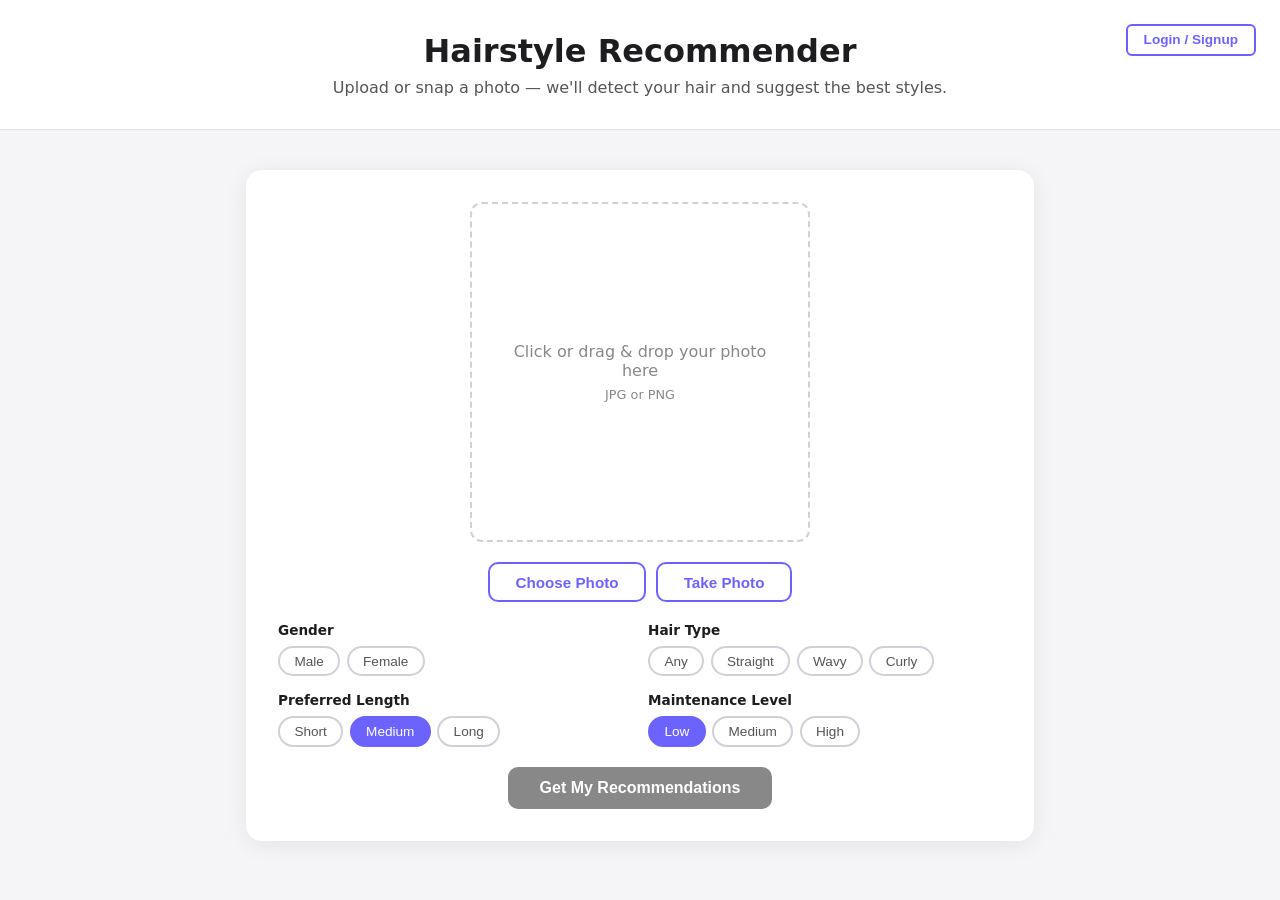
==== commit e4e8e010: "feat: user accounts, database integration, JWT auth, and dark mode UI" ====
--- a/frontend/index.html
+++ b/frontend/index.html
@@ -5,6 +5,7 @@
   <meta name="viewport" content="width=device-width, initial-scale=1.0" />
   <title>Hairstyle Recommender</title>
   <link rel="stylesheet" href="css/style.css" />
+  <link rel="stylesheet" href="css/modals.css" />
   <style>
     /* ── Detection Banner ─────────────────────────── */
     #detectionBanner {
@@ -84,9 +85,10 @@
 </head>
 <body>
 
-  <header>
+  <header style="position: relative;">
     <h1>Hairstyle Recommender</h1>
     <p>Upload or snap a photo — we'll detect your hair and suggest the best styles.</p>
+    <div class="auth-header-container" style="position:absolute; top: 1.5rem; right: 1.5rem; display:flex; align-items:center;"></div>
   </header>
 
   <main>
@@ -398,5 +400,31 @@
       }
     }
   </script>
+
+  <!-- Auth Modal -->
+  <div id="authModal" class="modal-overlay" style="display:none;">
+    <div class="modal-card">
+      <h2 id="authTitle">Login</h2>
+      <input type="text" id="authUsername" placeholder="Username" class="auth-input" />
+      <input type="password" id="authPassword" placeholder="Password" class="auth-input" />
+      <p id="authError" style="color:#e74c3c; font-size: 0.8rem; display:none;"></p>
+      <button class="btn-primary" style="width:100%; margin-top:1rem;" onclick="submitAuth()">Submit</button>
+      <p style="text-align:center; margin-top:1rem; font-size:0.85rem;">
+        <a href="#" onclick="toggleAuthMode()" id="authToggleText">Need an account? Sign up</a>
+      </p>
+      <button class="btn-secondary btn-sm" style="width:100%; margin-top:0.5rem;" onclick="closeAuthModal()">Cancel</button>
+    </div>
+  </div>
+
+  <!-- Favorites Modal -->
+  <div id="favModal" class="modal-overlay" style="display:none;">
+    <div class="modal-card" style="max-width: 500px;">
+      <h2>My Saved Styles</h2>
+      <div id="favList" class="fav-list"></div>
+      <button class="btn-secondary" style="width:100%; margin-top:1rem;" onclick="closeFavModal()">Close</button>
+    </div>
+  </div>
+
+  <script src="js/auth.js"></script>
 </body>
 </html>
--- a/frontend/css/style.css
+++ b/frontend/css/style.css
@@ -1,229 +1,256 @@
-/* ─── Reset & Base ─────────────────────────────────────────────── */
-*, *::before, *::after { box-sizing: border-box; margin: 0; padding: 0; }
-body { font-family: 'Segoe UI', system-ui, sans-serif; background: #f5f5f7; color: #1d1d1f; min-height: 100vh; }
-
-/* ─── Header ───────────────────────────────────────────────────── */
-header { background: #fff; border-bottom: 1px solid #e0e0e0; padding: 2rem 1rem; text-align: center; }
-header h1 { font-size: 2rem; margin-bottom: 0.5rem; }
-header p  { color: #555; font-size: 1rem; }
-
-/* ─── Main ─────────────────────────────────────────────────────── */
-main { max-width: 820px; margin: 2.5rem auto; padding: 0 1rem; }
-
-/* ─── Upload Card ──────────────────────────────────────────────── */
-.upload-card {
-  background: #fff; border-radius: 16px;
-  box-shadow: 0 4px 24px rgba(0,0,0,0.07);
-  padding: 2rem; display: flex; flex-direction: column;
-  align-items: center; gap: 1.25rem;
-}
-
-/* Preview */
-.preview-area {
-  width: 100%; max-width: 340px; aspect-ratio: 1;
-  border: 2px dashed #c0c0c8; border-radius: 12px;
-  display: flex; align-items: center; justify-content: center;
-  overflow: hidden; cursor: pointer; transition: border-color 0.2s;
-}
-.preview-area:hover, .preview-area.drag-over { border-color: #6c63ff; background: #f3f2ff; }
-.preview-area img { width: 100%; height: 100%; object-fit: cover; }
-.placeholder { text-align: center; color: #888; padding: 2rem; }
-.placeholder span  { font-size: 3rem; display: block; margin-bottom: 0.5rem; }
-.placeholder p     { font-size: 1rem; margin-bottom: 0.25rem; }
-.placeholder small { font-size: 0.8rem; }
-
-/* ─── Preferences Grid ─────────────────────────────────────────── */
-.prefs-grid {
-  width: 100%; display: grid;
-  grid-template-columns: 1fr 1fr;
-  gap: 1rem;
-}
-.pref-group { display: flex; flex-direction: column; gap: 0.5rem; }
-.pref-label { font-size: 0.85rem; font-weight: 600; color: #444; }
-.pill-group { display: flex; flex-wrap: wrap; gap: 0.4rem; }
-
-/* Pills */
-.pill {
-  background: transparent; color: #555;
-  border: 2px solid #d0d0d8; border-radius: 50px;
-  padding: 0.35rem 0.9rem; font-size: 0.85rem;
-  font-weight: 500; cursor: pointer;
-  transition: border-color 0.2s, background 0.2s, color 0.2s;
-}
-.pill:hover  { border-color: #6c63ff; color: #6c63ff; }
-.pill.active { border-color: #6c63ff; background: #6c63ff; color: #fff; }
-
-/* ─── Buttons ──────────────────────────────────────────────────── */
-.btn-primary {
-  background: #6c63ff; color: #fff; border: none;
-  padding: 0.75rem 2rem; border-radius: 10px;
-  font-size: 1rem; font-weight: 600; cursor: pointer;
-  transition: background 0.2s, transform 0.1s;
-}
-.btn-primary:hover:not(:disabled)  { background: #574fd6; }
-.btn-primary:active:not(:disabled) { transform: scale(0.97); }
-.btn-primary:disabled { background: #bbb; cursor: not-allowed; }
-
-.btn-secondary {
-  background: transparent; color: #6c63ff;
-  border: 2px solid #6c63ff; padding: 0.6rem 1.6rem;
-  border-radius: 10px; font-size: 0.95rem;
-  font-weight: 600; cursor: pointer; transition: background 0.2s;
-}
-.btn-secondary:hover { background: #f3f2ff; }
-
-/* ─── Loading ──────────────────────────────────────────────────── */
-.loading { display: flex; flex-direction: column; align-items: center; gap: 0.75rem; color: #555; }
-.spinner { width: 36px; height: 36px; border: 4px solid #e0e0e0; border-top-color: #6c63ff; border-radius: 50%; animation: spin 0.8s linear infinite; }
-@keyframes spin { to { transform: rotate(360deg); } }
-
-/* ─── Error ────────────────────────────────────────────────────── */
-.error-msg { background: #fff0f0; color: #c0392b; border: 1px solid #f5c6cb; border-radius: 8px; padding: 0.75rem 1rem; width: 100%; font-size: 0.9rem; }
-
-/* ─── Results Page ─────────────────────────────────────────────── */
-.result-header { background: #fff; border-radius: 16px; padding: 2rem; text-align: center; box-shadow: 0 4px 24px rgba(0,0,0,0.07); margin-bottom: 1.5rem; }
-.face-shape-badge { display: inline-block; background: #6c63ff; color: #fff; font-size: 1.75rem; font-weight: 700; padding: 0.5rem 2rem; border-radius: 50px; margin-bottom: 0.75rem; }
-.confidence-text { color: #555; margin-bottom: 0.75rem; }
-.shape-desc { color: #444; font-size: 0.95rem; max-width: 500px; margin: 0 auto 1rem; }
-
-/* Preferences summary tags */
-.prefs-summary { display: flex; flex-wrap: wrap; gap: 0.5rem; justify-content: center; margin-top: 0.75rem; }
-.pref-tag { background: #f0efff; color: #6c63ff; border: 1px solid #d5d0ff; border-radius: 50px; padding: 0.3rem 0.9rem; font-size: 0.82rem; font-weight: 500; }
-
-/* ─── Sections ─────────────────────────────────────────────────── */
-.section { background: #fff; border-radius: 16px; padding: 1.75rem; box-shadow: 0 4px 24px rgba(0,0,0,0.06); margin-bottom: 1.5rem; }
-.section h2 { font-size: 1.2rem; margin-bottom: 0.5rem; color: #1d1d1f; }
-.algo-note  { font-size: 0.82rem; color: #888; margin-bottom: 1.25rem; }
-.highlight  { color: #6c63ff; }
-
-/* ─── Score bars ───────────────────────────────────────────────── */
-.score-row { display: flex; align-items: center; gap: 0.75rem; margin-bottom: 0.6rem; }
-.score-label { width: 70px; font-size: 0.9rem; font-weight: 500; text-align: right; flex-shrink: 0; }
-.score-bar-wrap { flex: 1; background: #f0f0f5; border-radius: 50px; height: 12px; overflow: hidden; }
-.score-bar { height: 100%; background: #6c63ff; border-radius: 50px; }
-.score-pct { width: 48px; font-size: 0.85rem; color: #555; flex-shrink: 0; }
-
-/* ─── Hairstyle Cards ──────────────────────────────────────────── */
-.cards-grid { display: grid; grid-template-columns: repeat(auto-fill, minmax(200px, 1fr)); gap: 1.5rem; }
-.hair-card { border: 1px solid #e8e8ed; border-radius: 12px; padding: 0; transition: box-shadow 0.2s; overflow: hidden; display: flex; flex-direction: column; background: #fff; }
-.hair-card:hover { box-shadow: 0 4px 16px rgba(108,99,255,0.15); transform: translateY(-3px); }
-
-.hair-image { width: 100%; height: 220px; object-fit: cover; border-bottom: 1px solid #e8e8ed; }
-.card-content { padding: 1.25rem; flex: 1; display: flex; flex-direction: column; }
-
-.card-top { display: flex; align-items: center; gap: 0.75rem; margin-bottom: 0.75rem; }
-.card-top h3 { font-size: 0.95rem; color: #1d1d1f; }
-.hair-card p { font-size: 0.875rem; color: #555; margin-bottom: 0.75rem; line-height: 1.5; }
-.tip { font-size: 0.8rem; color: #6c63ff; }
-
-/* Match score ring */
-.match-ring {
-  min-width: 52px; height: 52px; border-radius: 50%;
-  display: flex; flex-direction: column;
-  align-items: center; justify-content: center;
-  border: 3px solid; flex-shrink: 0;
-}
-.match-ring span  { font-size: 0.8rem; font-weight: 700; line-height: 1; }
-.match-ring small { font-size: 0.6rem; color: #888; }
-.match-high { border-color: #27ae60; color: #27ae60; }
-.match-mid  { border-color: #f39c12; color: #f39c12; }
-.match-low  { border-color: #e74c3c; color: #e74c3c; }
-
-/* ─── Avoid section ────────────────────────────────────────────── */
-.avoid-section { background: #fff8f8; }
-.avoid-list { padding-left: 1.25rem; }
-.avoid-list li { color: #c0392b; font-size: 0.9rem; margin-bottom: 0.4rem; line-height: 1.5; }
-
-/* ─── Responsive ───────────────────────────────────────────────── */
-@media (max-width: 560px) {
-  header h1 { font-size: 1.5rem; }
-  .prefs-grid { grid-template-columns: 1fr; }
-  .face-shape-badge { font-size: 1.3rem; }
-  .cards-grid { grid-template-columns: 1fr; }
-}
-
-/* ─── AI Hair Detection Section ─────────────────────────────── */
-.hair-detect-section { border-left: 4px solid #6c63ff; background: linear-gradient(135deg, #f8f7ff 0%, #fff 100%); }
-
-.hair-detect-header { margin-bottom: 1.25rem; }
-.hair-detect-header h2 { margin-top: 0.4rem; }
-
-.ai-badge {
-  display: inline-block;
-  background: linear-gradient(135deg, #6c63ff, #a78bfa);
-  color: #fff;
-  font-size: 0.75rem;
-  font-weight: 700;
-  letter-spacing: 0.05em;
-  text-transform: uppercase;
-  padding: 0.25rem 0.75rem;
-  border-radius: 50px;
-  margin-bottom: 0.4rem;
-}
-
-.hair-detect-grid {
-  display: grid;
-  grid-template-columns: 1fr 1fr;
-  gap: 1rem;
-  margin-bottom: 1rem;
-}
-
-.hair-detect-card {
-  background: #fff;
-  border: 1px solid #e8e8ed;
-  border-radius: 12px;
-  padding: 1.25rem;
-  display: flex;
-  flex-direction: column;
-  gap: 0.75rem;
-  box-shadow: 0 2px 10px rgba(108,99,255,0.06);
-  transition: box-shadow 0.2s;
-}
-.hair-detect-card:hover { box-shadow: 0 4px 16px rgba(108,99,255,0.14); }
-
-.hair-detect-icon { font-size: 2rem; line-height: 1; }
-
-.hair-detect-info { display: flex; flex-direction: column; gap: 0.15rem; }
-.hair-detect-label { font-size: 0.75rem; font-weight: 600; color: #888; text-transform: uppercase; letter-spacing: 0.06em; }
-.hair-detect-value { font-size: 1.4rem; font-weight: 700; color: #6c63ff; }
-
-/* Length progress bar */
-.hair-detect-bar-wrap { height: 8px; background: #ececf5; border-radius: 50px; overflow: hidden; }
-.hair-detect-bar { height: 100%; background: linear-gradient(90deg, #6c63ff, #a78bfa); border-radius: 50px; transition: width 0.6s ease; }
-
-.hair-length-scale {
-  display: flex;
-  justify-content: space-between;
-  font-size: 0.72rem;
-  color: #aaa;
-  font-weight: 500;
-}
-.hair-length-scale .active-scale { color: #6c63ff; font-weight: 700; }
-
-/* Hair type pills */
-.hair-type-pills { display: flex; gap: 0.4rem; flex-wrap: wrap; }
-.htype-pill {
-  font-size: 0.8rem;
-  padding: 0.3rem 0.75rem;
-  border-radius: 50px;
-  border: 2px solid #e0e0e8;
-  color: #888;
-  font-weight: 500;
-  background: transparent;
-}
-.htype-active {
-  border-color: #6c63ff;
-  background: #6c63ff;
-  color: #fff;
-}
-
-.detect-note {
-  font-size: 0.8rem;
-  color: #999;
-  margin: 0;
-  font-style: italic;
-}
-
-@media (max-width: 560px) {
-  .hair-detect-grid { grid-template-columns: 1fr; }
-}+/* ─── Reset & Base ─────────────────────────────────────────────── */
+:root {
+  --bg-body: #f5f5f7;
+  --bg-card: #fff;
+  --bg-hover: #f3f2ff;
+  --text-main: #1d1d1f;
+  --text-muted: #555;
+  --text-light: #888;
+  --primary: #6c63ff;
+  --primary-hover: #574fd6;
+  --border-color: #e0e0e0;
+  --border-light: #e8e8ed;
+  --shadow-color: rgba(0,0,0,0.07);
+  --error-bg: #fff0f0;
+  --error-border: #f5c6cb;
+  --error-text: #c0392b;
+  --pill-border: #d0d0d8;
+  --tag-bg: #f0efff;
+  --tag-border: #d5d0ff;
+  --score-bg: #f0f0f5;
+  --avoid-bg: #fff8f8;
+  --sect-bg: linear-gradient(135deg, #f8f7ff 0%, #fff 100%);
+}
+
+@media (prefers-color-scheme: dark) {
+  :root {
+    --bg-body: #121214;
+    --bg-card: #1c1c1f;
+    --bg-hover: #262630;
+    --text-main: #eaeaea;
+    --text-muted: #aaa;
+    --text-light: #777;
+    --primary: #8a84ff;
+    --primary-hover: #a19bff;
+    --border-color: #333336;
+    --border-light: #2c2c30;
+    --shadow-color: rgba(0,0,0,0.4);
+    --error-bg: #3a1a1a;
+    --error-border: #5c2222;
+    --error-text: #f5c6cb;
+    --pill-border: #444;
+    --tag-bg: #2a2a35;
+    --tag-border: #4a4a5e;
+    --score-bg: #2c2c30;
+    --avoid-bg: #2a1616;
+    --sect-bg: linear-gradient(135deg, #1f1f24 0%, #1c1c1f 100%);
+  }
+}
+
+*, *::before, *::after { box-sizing: border-box; margin: 0; padding: 0; }
+body { font-family: 'Segoe UI', system-ui, sans-serif; background: var(--bg-body); color: var(--text-main); min-height: 100vh; }
+
+/* ─── Header ───────────────────────────────────────────────────── */
+header { background: var(--bg-card); border-bottom: 1px solid var(--border-color); padding: 2rem 1rem; text-align: center; }
+header h1 { font-size: 2rem; margin-bottom: 0.5rem; }
+header p  { color: var(--text-muted); font-size: 1rem; }
+
+/* ─── Main ─────────────────────────────────────────────────────── */
+main { max-width: 820px; margin: 2.5rem auto; padding: 0 1rem; }
+
+/* ─── Upload Card ──────────────────────────────────────────────── */
+.upload-card {
+  background: var(--bg-card); border-radius: 16px;
+  box-shadow: 0 4px 24px var(--shadow-color);
+  padding: 2rem; display: flex; flex-direction: column;
+  align-items: center; gap: 1.25rem;
+}
+
+/* Preview */
+.preview-area {
+  width: 100%; max-width: 340px; aspect-ratio: 1;
+  border: 2px dashed var(--pill-border); border-radius: 12px;
+  display: flex; align-items: center; justify-content: center;
+  overflow: hidden; cursor: pointer; transition: border-color 0.2s;
+}
+.preview-area:hover, .preview-area.drag-over { border-color: var(--primary); background: var(--bg-hover); }
+.preview-area img { width: 100%; height: 100%; object-fit: cover; }
+.placeholder { text-align: center; color: var(--text-light); padding: 2rem; }
+.placeholder p     { font-size: 1rem; margin-bottom: 0.25rem; }
+.placeholder small { font-size: 0.8rem; }
+
+/* ─── Preferences Grid ─────────────────────────────────────────── */
+.prefs-grid {
+  width: 100%; display: grid;
+  grid-template-columns: 1fr 1fr;
+  gap: 1rem;
+}
+.pref-group { display: flex; flex-direction: column; gap: 0.5rem; }
+.pref-label { font-size: 0.85rem; font-weight: 600; color: var(--text-main); }
+.pill-group { display: flex; flex-wrap: wrap; gap: 0.4rem; }
+
+/* Pills */
+.pill {
+  background: transparent; color: var(--text-muted);
+  border: 2px solid var(--pill-border); border-radius: 50px;
+  padding: 0.35rem 0.9rem; font-size: 0.85rem;
+  font-weight: 500; cursor: pointer;
+  transition: border-color 0.2s, background 0.2s, color 0.2s;
+}
+.pill:hover  { border-color: var(--primary); color: var(--primary); }
+.pill.active { border-color: var(--primary); background: var(--primary); color: #fff; }
+
+/* ─── Buttons ──────────────────────────────────────────────────── */
+.btn-primary {
+  background: var(--primary); color: #fff; border: none;
+  padding: 0.75rem 2rem; border-radius: 10px;
+  font-size: 1rem; font-weight: 600; cursor: pointer;
+  transition: background 0.2s, transform 0.1s;
+}
+.btn-primary:hover:not(:disabled)  { background: var(--primary-hover); }
+.btn-primary:active:not(:disabled) { transform: scale(0.97); }
+.btn-primary:disabled { background: var(--text-light); cursor: not-allowed; }
+
+.btn-secondary {
+  background: transparent; color: var(--primary);
+  border: 2px solid var(--primary); padding: 0.6rem 1.6rem;
+  border-radius: 10px; font-size: 0.95rem;
+  font-weight: 600; cursor: pointer; transition: background 0.2s;
+}
+.btn-secondary:hover { background: var(--bg-hover); }
+
+/* ─── Loading ──────────────────────────────────────────────────── */
+.loading { display: flex; flex-direction: column; align-items: center; gap: 0.75rem; color: var(--text-muted); }
+.spinner { width: 36px; height: 36px; border: 4px solid var(--border-color); border-top-color: var(--primary); border-radius: 50%; animation: spin 0.8s linear infinite; }
+@keyframes spin { to { transform: rotate(360deg); } }
+
+/* ─── Error ────────────────────────────────────────────────────── */
+.error-msg { background: var(--error-bg); color: var(--error-text); border: 1px solid var(--error-border); border-radius: 8px; padding: 0.75rem 1rem; width: 100%; font-size: 0.9rem; }
+
+/* ─── Results Page ─────────────────────────────────────────────── */
+.result-header { background: var(--bg-card); border-radius: 16px; padding: 2rem; text-align: center; box-shadow: 0 4px 24px var(--shadow-color); margin-bottom: 1.5rem; }
+.face-shape-badge { display: inline-block; background: var(--primary); color: #fff; font-size: 1.75rem; font-weight: 700; padding: 0.5rem 2rem; border-radius: 50px; margin-bottom: 0.75rem; }
+.confidence-text { color: var(--text-muted); margin-bottom: 0.75rem; }
+.shape-desc { color: var(--text-main); font-size: 0.95rem; max-width: 500px; margin: 0 auto 1rem; }
+
+/* Preferences summary tags */
+.prefs-summary { display: flex; flex-wrap: wrap; gap: 0.5rem; justify-content: center; margin-top: 0.75rem; }
+.pref-tag { background: var(--tag-bg); color: var(--primary); border: 1px solid var(--tag-border); border-radius: 50px; padding: 0.3rem 0.9rem; font-size: 0.82rem; font-weight: 500; }
+
+/* ─── Sections ─────────────────────────────────────────────────── */
+.section { background: var(--bg-card); border-radius: 16px; padding: 1.75rem; box-shadow: 0 4px 24px var(--shadow-color); margin-bottom: 1.5rem; }
+.section h2 { font-size: 1.2rem; margin-bottom: 0.5rem; color: var(--text-main); }
+.algo-note  { font-size: 0.82rem; color: var(--text-light); margin-bottom: 1.25rem; }
+.highlight  { color: var(--primary); }
+
+/* ─── Score bars ───────────────────────────────────────────────── */
+.score-row { display: flex; align-items: center; gap: 0.75rem; margin-bottom: 0.6rem; }
+.score-label { width: 70px; font-size: 0.9rem; font-weight: 500; text-align: right; flex-shrink: 0; }
+.score-bar-wrap { flex: 1; background: var(--score-bg); border-radius: 50px; height: 12px; overflow: hidden; }
+.score-bar { height: 100%; background: var(--primary); border-radius: 50px; }
+.score-pct { width: 48px; font-size: 0.85rem; color: var(--text-muted); flex-shrink: 0; }
+
+/* ─── Hairstyle Cards ──────────────────────────────────────────── */
+.cards-grid { display: grid; grid-template-columns: repeat(auto-fill, minmax(200px, 1fr)); gap: 1.5rem; }
+.hair-card { border: 1px solid var(--border-light); border-radius: 12px; padding: 0; transition: box-shadow 0.2s, transform 0.2s; overflow: hidden; display: flex; flex-direction: column; background: var(--bg-card); }
+.hair-card:hover { box-shadow: 0 4px 16px var(--shadow-color); transform: translateY(-3px); border-color: var(--primary); }
+
+.hair-image { width: 100%; height: 220px; object-fit: cover; border-bottom: 1px solid var(--border-light); }
+.card-content { padding: 1.25rem; flex: 1; display: flex; flex-direction: column; }
+
+.card-top { display: flex; align-items: center; gap: 0.75rem; margin-bottom: 0.75rem; }
+.card-top h3 { font-size: 0.95rem; color: var(--text-main); }
+.hair-card p { font-size: 0.875rem; color: var(--text-muted); margin-bottom: 0.75rem; line-height: 1.5; }
+.tip { font-size: 0.8rem; color: var(--primary); }
+
+/* Match score ring */
+.match-ring {
+  min-width: 52px; height: 52px; border-radius: 50%;
+  display: flex; flex-direction: column;
+  align-items: center; justify-content: center;
+  border: 3px solid; flex-shrink: 0; background: var(--bg-card);
+}
+.match-ring span  { font-size: 0.8rem; font-weight: 700; line-height: 1; color: var(--text-main); }
+.match-ring small { font-size: 0.6rem; color: var(--text-light); }
+.match-high { border-color: #27ae60; }
+.match-mid  { border-color: #f39c12; }
+.match-low  { border-color: #e74c3c; }
+
+/* ─── Avoid section ────────────────────────────────────────────── */
+.avoid-section { background: var(--avoid-bg); }
+.avoid-list { padding-left: 1.25rem; }
+.avoid-list li { color: var(--error-text); font-size: 0.9rem; margin-bottom: 0.4rem; line-height: 1.5; }
+
+/* ─── Responsive ───────────────────────────────────────────────── */
+@media (max-width: 560px) {
+  header h1 { font-size: 1.5rem; }
+  .prefs-grid { grid-template-columns: 1fr; }
+  .face-shape-badge { font-size: 1.3rem; }
+  .cards-grid { grid-template-columns: 1fr; }
+}
+
+/* ─── AI Hair Detection Section ─────────────────────────────── */
+.hair-detect-section { border-left: 4px solid var(--primary); background: var(--sect-bg); }
+.hair-detect-header { margin-bottom: 1.25rem; }
+.hair-detect-header h2 { margin-top: 0.4rem; }
+
+.ai-badge {
+  display: inline-block;
+  background: linear-gradient(135deg, var(--primary), #a78bfa);
+  color: #fff;
+  font-size: 0.75rem;
+  font-weight: 700;
+  letter-spacing: 0.05em;
+  text-transform: uppercase;
+  padding: 0.25rem 0.75rem;
+  border-radius: 50px;
+  margin-bottom: 0.4rem;
+}
+
+.hair-detect-grid {
+  display: grid;
+  grid-template-columns: 1fr 1fr;
+  gap: 1rem;
+  margin-bottom: 1rem;
+}
+
+.hair-detect-card {
+  background: var(--bg-card);
+  border: 1px solid var(--border-light);
+  border-radius: 12px;
+  padding: 1.25rem;
+  display: flex;
+  flex-direction: column;
+  gap: 0.75rem;
+  box-shadow: 0 2px 10px var(--shadow-color);
+  transition: box-shadow 0.2s;
+}
+.hair-detect-card:hover { box-shadow: 0 4px 16px var(--shadow-color); }
+
+.hair-detect-icon { font-size: 2rem; line-height: 1; }
+
+.hair-detect-info { display: flex; flex-direction: column; gap: 0.15rem; }
+.hair-detect-label { font-size: 0.75rem; font-weight: 600; color: var(--text-light); text-transform: uppercase; letter-spacing: 0.06em; }
+.hair-detect-value { font-size: 1.4rem; font-weight: 700; color: var(--primary); }
+
+/* Length progress bar */
+.hair-detect-bar-wrap { height: 8px; background: var(--border-color); border-radius: 50px; overflow: hidden; }
+.hair-detect-bar { height: 100%; background: linear-gradient(90deg, var(--primary), #a78bfa); border-radius: 50px; transition: width 0.6s ease; }
+
+.hair-length-scale { display: flex; justify-content: space-between; font-size: 0.72rem; color: var(--text-light); font-weight: 500; }
+.hair-length-scale .active-scale { color: var(--primary); font-weight: 700; }
+
+/* Hair type pills */
+.hair-type-pills { display: flex; gap: 0.4rem; flex-wrap: wrap; }
+.htype-pill {
+  font-size: 0.8rem; padding: 0.3rem 0.75rem; border-radius: 50px;
+  border: 2px solid var(--border-color); color: var(--text-light);
+  font-weight: 500; background: transparent;
+}
+.htype-active { border-color: var(--primary); background: var(--primary); color: #fff; }
+
+.detect-note { font-size: 0.8rem; color: var(--text-light); margin: 0; font-style: italic; }
+
+@media (max-width: 560px) {
+  .hair-detect-grid { grid-template-columns: 1fr; }
+}
--- a/frontend/css/modals.css
+++ b/frontend/css/modals.css
@@ -0,0 +1,37 @@
+/* ─── Modal ─────────────────────────────────────────────────────── */
+.modal-overlay {
+  position: fixed; top: 0; left: 0; width: 100vw; height: 100vh;
+  background: rgba(0,0,0,0.6); backdrop-filter: blur(4px);
+  display: flex; align-items: center; justify-content: center;
+  z-index: 1000;
+}
+.modal-card {
+  background: var(--bg-card, #fff); padding: 2rem; border-radius: 16px; width: 90%; max-width: 360px;
+  box-shadow: 0 10px 40px var(--shadow-color, rgba(0,0,0,0.1)); position: relative; border: 1px solid var(--border-light);
+}
+.modal-card h2 { margin-bottom: 1.5rem; color: var(--text-main, #1d1d1f); text-align: center; }
+.auth-input {
+  width: 100%; padding: 0.8rem 1rem; margin-bottom: 1rem;
+  border: 1px solid var(--border-color, #d0d0d8); border-radius: 8px; font-size: 1rem;
+  background: var(--bg-body); color: var(--text-main);
+}
+.auth-input:focus { outline: none; border-color: var(--primary, #6c63ff); }
+.btn-sm { padding: 0.4rem 1rem; font-size: 0.85rem; border-radius: 6px; }
+
+/* ─── Favorites ─────────────────────────────────────────────────── */
+.fav-list {
+  max-height: 300px; overflow-y: auto; display: flex; flex-direction: column; gap: 0.75rem;
+}
+.fav-item {
+  display: flex; justify-content: space-between; align-items: center;
+  padding: 0.75rem; background: var(--bg-hover, #f8f8fc); border-radius: 8px; border: 1px solid var(--border-light, #e0e0e8);
+}
+.fav-item strong { color: var(--primary, #6c63ff); }
+
+/* Heart Button */
+.btn-heart {
+  background: transparent; border: none; cursor: pointer; padding: 0.2rem;
+}
+.heart-icon { stroke: var(--text-muted, #888); stroke-width: 2; transition: fill 0.2s, stroke 0.2s, transform 0.2s; }
+.btn-heart:hover .heart-icon { transform: scale(1.1); }
+.btn-heart.active .heart-icon { fill: #e74c3c; stroke: #e74c3c; }
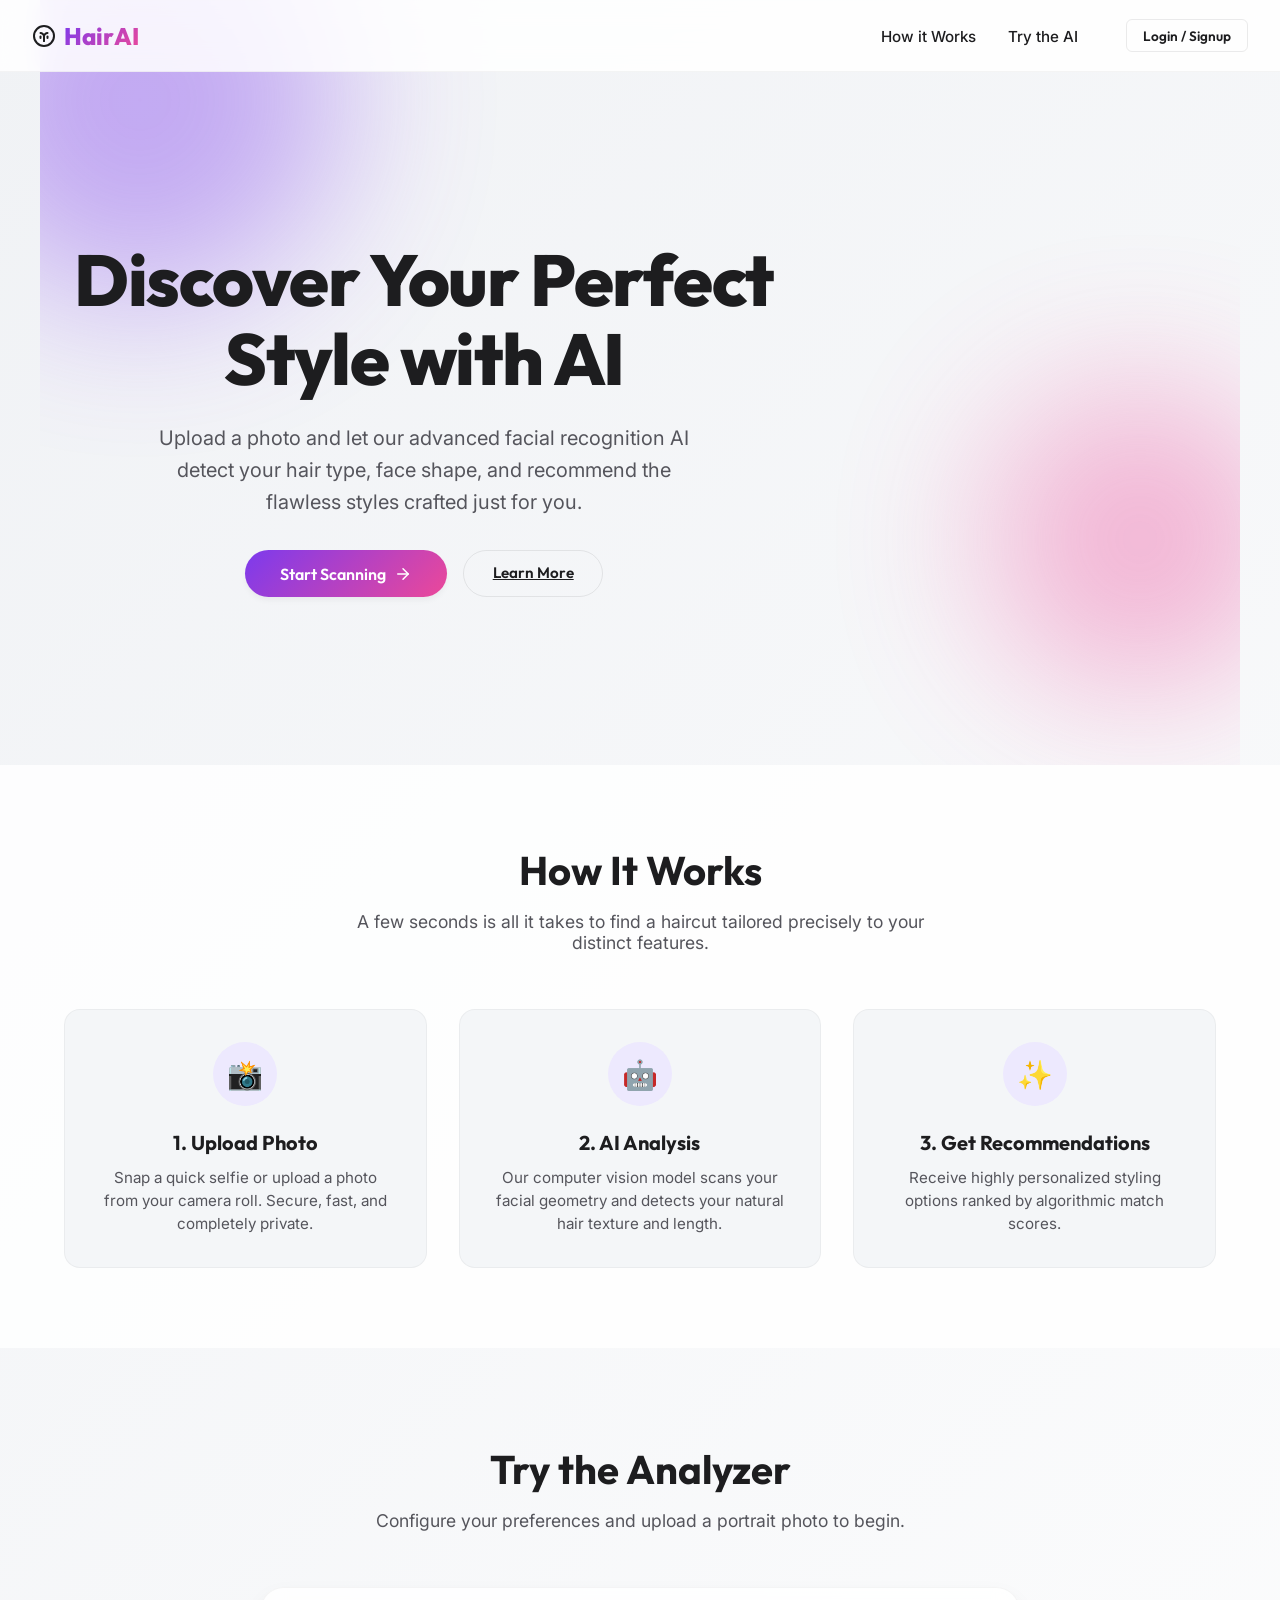
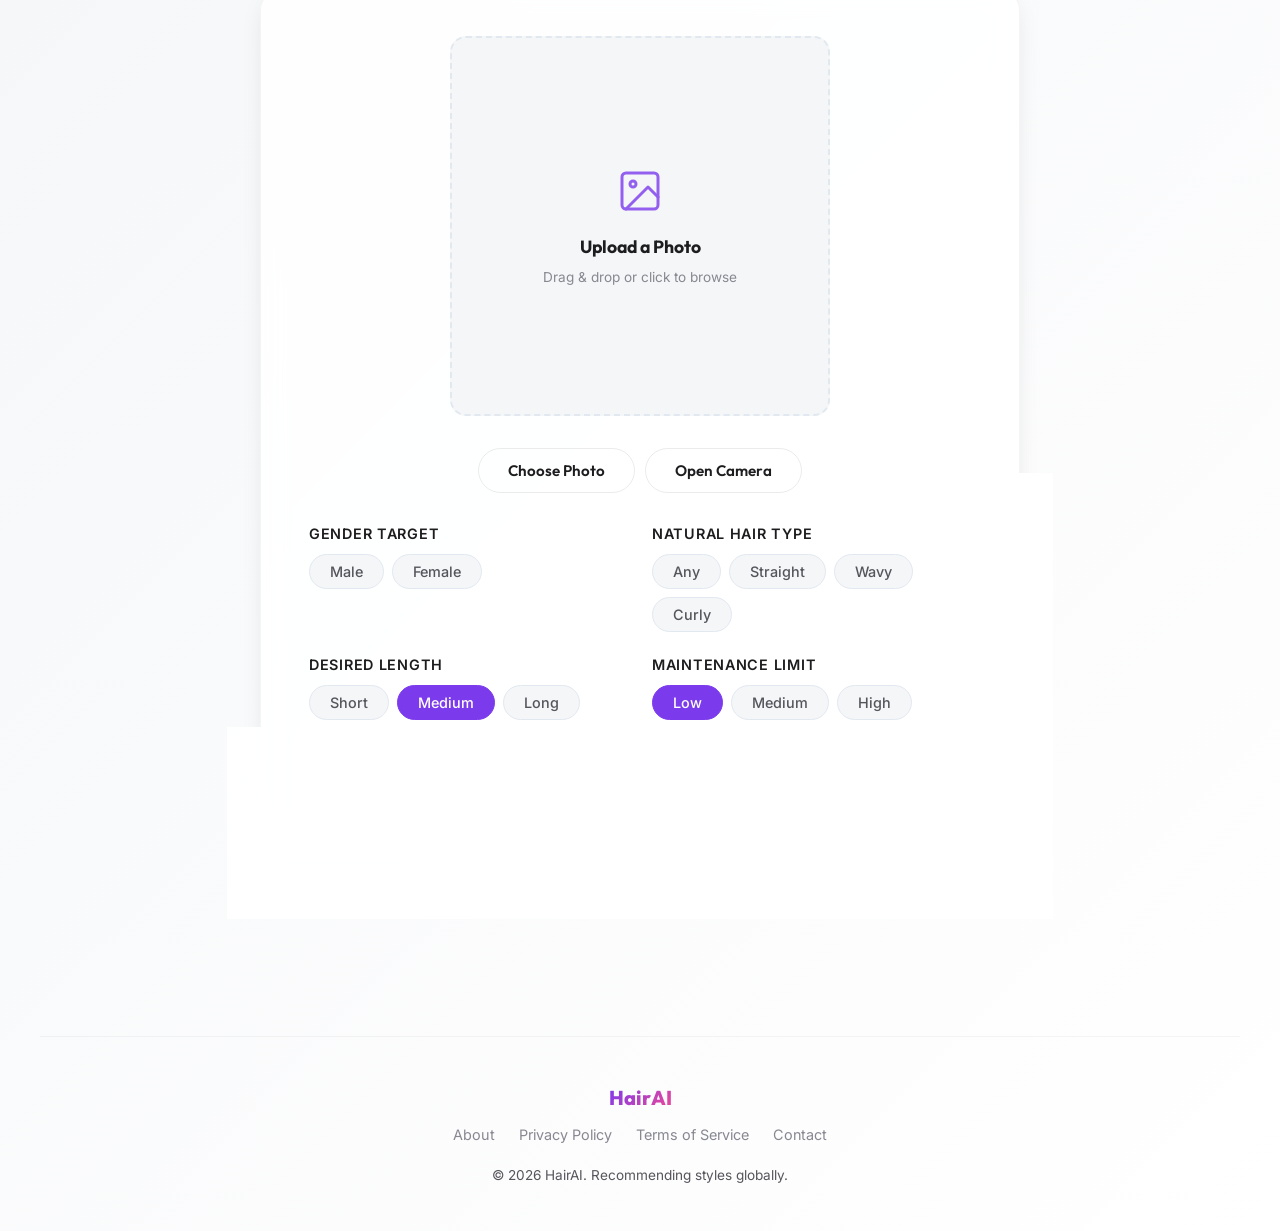
==== commit 05d4ccc6: "frontend changes" ====
--- a/frontend/index.html
+++ b/frontend/index.html
@@ -3,156 +3,138 @@
 <head>
   <meta charset="UTF-8" />
   <meta name="viewport" content="width=device-width, initial-scale=1.0" />
-  <title>Hairstyle Recommender</title>
+  <title>Hairstyle Recommender | AI Styling</title>
   <link rel="stylesheet" href="css/style.css" />
   <link rel="stylesheet" href="css/modals.css" />
-  <style>
-    /* ── Detection Banner ─────────────────────────── */
-    #detectionBanner {
-      display: none;
-      width: 100%;
-      background: linear-gradient(135deg, #f0efff, #fff);
-      border: 1.5px solid #c4bffe;
-      border-radius: 12px;
-      padding: 1rem 1.25rem;
-      animation: fadeIn 0.4s ease;
-    }
-    @keyframes fadeIn { from { opacity:0; transform:translateY(-6px); } to { opacity:1; transform:translateY(0); } }
-
-    .detect-banner-title {
-      display: flex; align-items: center; gap: 0.5rem;
-      font-size: 0.8rem; font-weight: 700; color: #6c63ff;
-      text-transform: uppercase; letter-spacing: 0.06em;
-      margin-bottom: 0.75rem;
-    }
-    .detect-banner-title .ai-dot {
-      width: 8px; height: 8px; border-radius: 50%;
-      background: #6c63ff; animation: pulse 1.5s infinite;
-    }
-    @keyframes pulse { 0%,100%{opacity:1;} 50%{opacity:0.3;} }
-
-    .detect-chips { display: flex; gap: 0.75rem; flex-wrap: wrap; }
-    .detect-chip {
-      display: flex; align-items: center; gap: 0.5rem;
-      background: #fff; border: 2px solid #6c63ff;
-      border-radius: 50px; padding: 0.35rem 1rem;
-      font-size: 0.875rem; font-weight: 600; color: #6c63ff;
-    }
-    .detect-chip .chip-icon { font-size: 1.1rem; }
-    .detect-chip small { font-size: 0.7rem; color: #aaa; font-weight: 500; }
-
-    .detect-hint {
-      margin-top: 0.65rem; font-size: 0.78rem; color: #999; font-style: italic;
-    }
-
-    /* ── Scanning Overlay ────────────────────────── */
-    #scanOverlay {
-      display: none;
-      width: 100%;
-      flex-direction: column; align-items: center; gap: 0.6rem;
-      padding: 0.75rem; color: #6c63ff; font-size: 0.9rem; font-weight: 500;
-    }
-    .scan-bar-wrap { width: 100%; height: 6px; background: #ece9ff; border-radius: 50px; overflow:hidden; }
-    .scan-bar { height:100%; width:0%; background: linear-gradient(90deg,#6c63ff,#a78bfa); border-radius:50px; animation: scanAnim 2s ease-in-out infinite; }
-    @keyframes scanAnim { 0%{width:0%} 50%{width:80%} 100%{width:100%} }
-
-    /* ── Detected pill highlight ─────────────────── */
-    .pill.ai-detected {
-      position: relative;
-    }
-    .pill.ai-detected::after {
-      content: "🤖";
-      position: absolute;
-      top: -10px; right: -6px;
-      font-size: 0.65rem;
-      background: #6c63ff;
-      color: #fff;
-      border-radius: 50px;
-      padding: 1px 4px;
-      font-style: normal;
-    }
-    .pref-label .detected-tag {
-      font-size: 0.68rem;
-      background: #ede9ff;
-      color: #6c63ff;
-      border-radius: 50px;
-      padding: 1px 8px;
-      font-weight: 600;
-      margin-left: 6px;
-      vertical-align: middle;
-    }
-  </style>
 </head>
 <body>
 
-  <header style="position: relative;">
-    <h1>Hairstyle Recommender</h1>
-    <p>Upload or snap a photo — we'll detect your hair and suggest the best styles.</p>
-    <div class="auth-header-container" style="position:absolute; top: 1.5rem; right: 1.5rem; display:flex; align-items:center;"></div>
+  <!-- ── Navigation ── -->
+  <nav class="navbar">
+    <a href="#" class="nav-brand">
+      <svg width="24" height="24" viewBox="0 0 24 24" fill="none" stroke="currentColor" stroke-width="2" stroke-linecap="round" stroke-linejoin="round"><path d="M12 2C6.48 2 2 6.48 2 12s4.48 10 10 10 10-4.48 10-10S17.52 2 12 2z"></path><path d="M8.5 12.5v1.5"></path><path d="M15.5 12.5v1.5"></path><path d="M12 12.5C12 10.5 14 9 15.5 9c-1.5 0-3.5 1.5-3.5 3.5V17"></path><path d="M12 12.5c0-2-2-3.5-3.5-3.5 1.5 0 3.5 1.5 3.5 3.5V17"></path></svg>
+      <span>HairAI</span>
+    </a>
+    <ul class="nav-links">
+      <li><a href="#how-it-works">How it Works</a></li>
+      <li><a href="#try-it">Try the AI</a></li>
+      <div class="auth-header-container" style="display:inline-flex; margin-left: 1rem;"></div>
+    </ul>
+  </nav>
+
+  <!-- ── Hero Section ── -->
+  <header class="hero-section container">
+    <div class="hero-glow-1"></div>
+    <div class="hero-glow-2"></div>
+    <div class="hero-grid">
+      <div class="hero-content">
+        <h1>Discover Your Perfect Style with AI</h1>
+        <p>Upload a photo and let our advanced facial recognition AI detect your hair type, face shape, and recommend the flawless styles crafted just for you.</p>
+        <div class="hero-cta">
+          <a href="#try-it" class="btn-primary">
+            Start Scanning
+            <svg style="margin-left:8px;" width="18" height="18" viewBox="0 0 24 24" fill="none" stroke="currentColor" stroke-width="2" stroke-linecap="round" stroke-linejoin="round"><line x1="5" y1="12" x2="19" y2="12"></line><polyline points="12 5 19 12 12 19"></polyline></svg>
+          </a>
+          <a href="#how-it-works" class="btn-secondary">Learn More</a>
+        </div>
+      </div>
+
+    </div>
   </header>
 
-  <main>
-    <div class="upload-card">
-
+  <!-- ── Features Section ── -->
+  <section id="how-it-works" class="features-section">
+    <div class="container">
+      <div class="section-top">
+        <h2>How It Works</h2>
+        <p>A few seconds is all it takes to find a haircut tailored precisely to your distinct features.</p>
+      </div>
+      <div class="features-grid">
+        <div class="feature-card">
+          <div class="feature-icon">📸</div>
+          <h3>1. Upload Photo</h3>
+          <p>Snap a quick selfie or upload a photo from your camera roll. Secure, fast, and completely private.</p>
+        </div>
+        <div class="feature-card">
+          <div class="feature-icon">🤖</div>
+          <h3>2. AI Analysis</h3>
+          <p>Our computer vision model scans your facial geometry and detects your natural hair texture and length.</p>
+        </div>
+        <div class="feature-card">
+          <div class="feature-icon">✨</div>
+          <h3>3. Get Recommendations</h3>
+          <p>Receive highly personalized styling options ranked by algorithmic match scores.</p>
+        </div>
+      </div>
+    </div>
+  </section>
+
+  <!-- ── Application Section ── -->
+  <main id="try-it" class="app-section container">
+    <div class="section-top">
+      <h2>Try the Analyzer</h2>
+      <p>Configure your preferences and upload a portrait photo to begin.</p>
+    </div>
+
+    <div class="upload-card glass-effect">
       <!-- Image preview -->
       <div class="preview-area" id="previewArea" onclick="document.getElementById('fileInput').click()">
         <img id="previewImg" src="" alt="Preview" style="display:none;" />
         <div class="placeholder" id="placeholder">
-          <p>Click or drag &amp; drop your photo here</p>
-          <small>JPG or PNG</small>
+          <svg viewBox="0 0 24 24" fill="none" stroke="currentColor" stroke-width="1.5" stroke-linecap="round" stroke-linejoin="round"><rect x="3" y="3" width="18" height="18" rx="2" ry="2"></rect><circle cx="8.5" cy="8.5" r="1.5"></circle><polyline points="21 15 16 10 5 21"></polyline></svg>
+          <h4>Upload a Photo</h4>
+          <small>Drag & drop or click to browse</small>
         </div>
       </div>
       <input type="file" id="fileInput" accept=".jpg,.jpeg,.png" hidden />
+      
       <div style="display: flex; gap: 10px; justify-content: center; width: 100%;">
         <button class="btn-secondary" onclick="document.getElementById('fileInput').click()">Choose Photo</button>
-        <button class="btn-secondary" onclick="startCamera()">Take Photo</button>
+        <button class="btn-secondary" onclick="startCamera()">Open Camera</button>
       </div>
 
       <!-- Camera Area -->
-      <div id="cameraArea" style="display:none; width:100%; max-width:340px; margin-top:15px; border:1px solid #d0d0d8; border-radius:12px; padding:10px; background:#fff; box-shadow:0 2px 10px rgba(0,0,0,0.05);">
-        <video id="cameraVideo" autoplay playsinline style="width:100%; border-radius:8px; background:#000;"></video>
-        <div style="display:flex; gap:10px; margin-top:10px; justify-content:center;">
+      <div id="cameraArea" style="display:none; width:100%; max-width:380px; margin-top:15px; border-radius:16px; overflow:hidden; background:#000;">
+        <video id="cameraVideo" autoplay playsinline style="width:100%; display:block;"></video>
+        <div style="display:flex; gap:10px; padding:10px; justify-content:center; background: var(--bg-card);">
           <button class="btn-primary" onclick="takePhoto()" style="padding:0.5rem 1.5rem; font-size:0.9rem;">Snap Photo</button>
           <button class="btn-secondary" onclick="stopCamera()" style="padding:0.5rem 1.5rem; font-size:0.9rem;">Cancel</button>
         </div>
         <canvas id="cameraCanvas" style="display:none;"></canvas>
       </div>
 
-      <!-- Scanning animation (shown while detecting hair) -->
-      <div id="scanOverlay">
+      <!-- Scanning animation -->
+      <div id="scanOverlay" style="display: none; width: 100%; flex-direction: column; align-items: center; gap: 0.8rem; padding: 1rem; color: var(--primary); font-weight: 600;">
         <span>Detecting your hair properties…</span>
-        <div class="scan-bar-wrap"><div class="scan-bar"></div></div>
-      </div>
-
-      <!-- AI Detection Banner (shown after detection) -->
-      <div id="detectionBanner">
-        <div class="detect-banner-title">
-          <div class="ai-dot"></div>
+        <div class="scan-bar-wrap" style="width:100%; max-width: 300px; height: 6px; background: var(--border-light); border-radius: 50px; overflow:hidden;">
+          <div class="scan-bar" style="height:100%; width:0%; background: linear-gradient(90deg,var(--primary),var(--secondary)); border-radius:50px; animation: scanAnim 2s ease-in-out infinite;"></div>
+        </div>
+        <style>@keyframes scanAnim { 0%{width:0%} 50%{width:80%} 100%{width:100%} }</style>
+      </div>
+
+      <!-- AI Detection Banner -->
+      <div id="detectionBanner" class="hair-detect-section" style="display:none; width: 100%; background: var(--bg-body); border-radius: 12px; padding: 1.25rem;">
+        <div style="display: flex; align-items: center; gap: 0.5rem; font-size: 0.8rem; font-weight: 700; color: var(--primary); text-transform: uppercase; margin-bottom: 0.75rem;">
+          <div style="width:8px; height:8px; border-radius:50%; background:var(--primary); animation:pulse 1.5s infinite;"></div>
           AI Detected from your photo
         </div>
-        <div class="detect-chips">
-          <div class="detect-chip">
-            <div>
-              <small>Hair Length</small><br/>
-              <strong id="chipLengthVal">—</strong>
-            </div>
-          </div>
-          <div class="detect-chip">
-            <div>
-              <small>Hair Type</small><br/>
-              <strong id="chipTypeVal">—</strong>
-            </div>
-          </div>
-        </div>
-        <p class="detect-hint">These are pre-selected below. You can override them before getting recommendations.</p>
+        <div style="display: flex; gap: 1rem; flex-wrap: wrap;">
+          <div style="background:var(--bg-card); border: 2px solid var(--primary-light); border-radius: 12px; padding: 0.5rem 1rem;">
+            <small style="color:var(--text-light); font-size:0.75rem;">Hair Length</small><br/>
+            <strong id="chipLengthVal" style="color:var(--primary); font-size:1.1rem;">—</strong>
+          </div>
+          <div style="background:var(--bg-card); border: 2px solid var(--primary-light); border-radius: 12px; padding: 0.5rem 1rem;">
+            <small style="color:var(--text-light); font-size:0.75rem;">Hair Type</small><br/>
+            <strong id="chipTypeVal" style="color:var(--primary); font-size:1.1rem;">—</strong>
+          </div>
+        </div>
       </div>
 
       <!-- Preferences -->
       <div class="prefs-grid">
-
         <!-- Gender -->
         <div class="pref-group">
-          <label class="pref-label">Gender</label>
+          <label class="pref-label">Gender target</label>
           <div class="pill-group" id="gender-group">
             <button class="pill" data-group="gender" data-value="male" onclick="selectPill(this)">Male</button>
             <button class="pill" data-group="gender" data-value="female" onclick="selectPill(this)">Female</button>
@@ -161,7 +143,7 @@
 
         <!-- Hair type -->
         <div class="pref-group">
-          <label class="pref-label" id="label-hair_type">Hair Type</label>
+          <label class="pref-label" id="label-hair_type">Natural Hair Type</label>
           <div class="pill-group">
             <button class="pill" data-group="hair_type" data-value="any"      onclick="selectPill(this)">Any</button>
             <button class="pill" data-group="hair_type" data-value="straight" onclick="selectPill(this)">Straight</button>
@@ -172,7 +154,7 @@
 
         <!-- Length preference -->
         <div class="pref-group">
-          <label class="pref-label" id="label-length_pref">Preferred Length</label>
+          <label class="pref-label" id="label-length_pref">Desired Length</label>
           <div class="pill-group">
             <button class="pill"        data-group="length_pref" data-value="short"  onclick="selectPill(this)">Short</button>
             <button class="pill active" data-group="length_pref" data-value="medium" onclick="selectPill(this)">Medium</button>
@@ -182,28 +164,39 @@
 
         <!-- Maintenance -->
         <div class="pref-group">
-          <label class="pref-label">Maintenance Level</label>
+          <label class="pref-label">Maintenance Limit</label>
           <div class="pill-group">
             <button class="pill active" data-group="maintenance" data-value="low"    onclick="selectPill(this)">Low</button>
             <button class="pill"        data-group="maintenance" data-value="medium" onclick="selectPill(this)">Medium</button>
             <button class="pill"        data-group="maintenance" data-value="high"   onclick="selectPill(this)">High</button>
           </div>
         </div>
-
-      </div>
-
-      <button class="btn-primary" id="analyzeBtn" onclick="submitForRecommendations()" disabled>
-        Get My Recommendations
+      </div>
+
+      <button class="btn-primary" id="analyzeBtn" onclick="submitForRecommendations()" disabled style="width:100%; max-width:400px; margin-top:1rem; padding:1.2rem;">
+        Generate My Styles ✨
       </button>
 
       <div id="loading" class="loading" style="display:none;">
         <div class="spinner"></div>
-        <p>Analysing your face shape…</p>
+        <p>Running advanced facial geometry analysis…</p>
       </div>
 
       <div id="error" class="error-msg" style="display:none;"></div>
     </div>
   </main>
+
+  <!-- ── Footer ── -->
+  <footer class="footer container">
+    <div class="footer-logo">HairAI</div>
+    <div class="footer-links">
+      <a href="#how-it-works">About</a>
+      <a href="#">Privacy Policy</a>
+      <a href="#">Terms of Service</a>
+      <a href="#">Contact</a>
+    </div>
+    <p>&copy; 2026 HairAI. Recommending styles globally.</p>
+  </footer>
 
   <script>
     const fileInput      = document.getElementById("fileInput");
@@ -218,18 +211,19 @@
     let imageSelected  = false;
     let genderSelected = false;
 
-    // ── Pill selection ──────────────────────────────────────────────────
+    // ── Pill selection
     function selectPill(btn) {
       const group = btn.dataset.group;
       document.querySelectorAll(`[data-group="${group}"]`).forEach(b => {
         b.classList.remove("active");
-        b.classList.remove("ai-detected"); // remove any AI badge when user picks manually
+        b.style.boxShadow = "none";
       });
       btn.classList.add("active");
-      // Clear "AI detected" label from header
       const lbl = document.getElementById(`label-${group}`);
-      if (lbl) lbl.querySelector(".detected-tag")?.remove();
-
+      if (lbl) {
+        const existingAlert = lbl.querySelector(".detected-alert");
+        if (existingAlert) existingAlert.remove();
+      }
       if (group === "gender") { genderSelected = true; checkReady(); }
     }
 
@@ -242,37 +236,36 @@
       analyzeBtn.disabled = !(imageSelected && genderSelected);
     }
 
-    // ── Pre-select a pill from AI detection ────────────────────────────
+    // ── Pre-select a pill from AI
     function autoSelectPill(group, value) {
       document.querySelectorAll(`[data-group="${group}"]`).forEach(b => {
-        b.classList.remove("active", "ai-detected");
+        b.classList.remove("active");
       });
       const target = document.querySelector(`[data-group="${group}"][data-value="${value}"]`);
       if (target) {
-        target.classList.add("active", "ai-detected");
-        // Add a tag to the label
+        target.classList.add("active");
         const lbl = document.getElementById(`label-${group}`);
         if (lbl) {
-          lbl.querySelector(".detected-tag")?.remove();
-          const tag = document.createElement("span");
-          tag.className = "detected-tag";
-          tag.textContent = "🤖 detected";
-          lbl.appendChild(tag);
+            const existingAlert = lbl.querySelector(".detected-alert");
+            if (existingAlert) existingAlert.remove();
+            
+            const tag = document.createElement("span");
+            tag.className = "detected-alert";
+            tag.style = "font-size:0.7rem; background: var(--primary-light); color: var(--primary); padding:2px 8px; border-radius:50px; margin-left:8px; font-weight:700;";
+            tag.textContent = "🤖 AUTO";
+            lbl.appendChild(tag);
         }
       }
     }
 
-    // ── Show detection results in the banner ───────────────────────────
+    // ── Show detection results in banner
     function showDetectionBanner(length, hair_type) {
-      const cap = s => s.charAt(0).toUpperCase() + s.slice(1);
-
+      const cap = s => s && typeof s === 'string' ? s.charAt(0).toUpperCase() + s.slice(1) : "Unknown";
       document.getElementById("chipLengthVal").textContent  = cap(length);
       document.getElementById("chipTypeVal").textContent    = cap(hair_type);
-
       detectionBanner.style.display = "block";
     }
 
-    // ── After image is chosen — auto-detect hair ───────────────────────
     async function onImageReady(file) {
       previewImg.src = URL.createObjectURL(file);
       previewImg.style.display = "block";
@@ -282,7 +275,6 @@
       detectionBanner.style.display = "none";
       checkReady();
 
-      // Show scanning bar
       scanOverlay.style.display = "flex";
       analyzeBtn.disabled = true;
 
@@ -291,25 +283,22 @@
         fd.append("image", file);
         const res  = await fetch("/analyze-hair", { method: "POST", body: fd });
         const data = await res.json();
-
         if (res.ok && !data.error) {
           showDetectionBanner(data.length, data.hair_type);
+          if (data.length) autoSelectPill("length_pref", data.length);
+          if (data.hair_type) autoSelectPill("hair_type", data.hair_type);
         }
-      } catch (_) {
-        // silently fail — user can still pick manually
-      } finally {
+      } catch (_) { } finally {
         scanOverlay.style.display = "none";
         checkReady();
       }
     }
 
-    // ── File input ─────────────────────────────────────────────────────
     fileInput.addEventListener("change", () => {
       const file = fileInput.files[0];
       if (file) onImageReady(file);
     });
 
-    // ── Drag and drop ──────────────────────────────────────────────────
     const previewArea = document.getElementById("previewArea");
     previewArea.addEventListener("dragover",  e => { e.preventDefault(); previewArea.classList.add("drag-over"); });
     previewArea.addEventListener("dragleave", () => previewArea.classList.remove("drag-over"));
@@ -325,10 +314,8 @@
       }
     });
 
-    // ── Camera ─────────────────────────────────────────────────────────
     const cameraArea   = document.getElementById("cameraArea");
     const cameraVideo  = document.getElementById("cameraVideo");
-    const cameraCanvas = document.getElementById("cameraCanvas");
     let cameraStream   = null;
 
     async function startCamera() {
@@ -352,9 +339,10 @@
       if (!cameraStream) return;
       const w = cameraVideo.videoWidth || 640;
       const h = cameraVideo.videoHeight || 480;
-      cameraCanvas.width = w; cameraCanvas.height = h;
-      cameraCanvas.getContext("2d").drawImage(cameraVideo, 0, 0, w, h);
-      cameraCanvas.toBlob(blob => {
+      const canvas = document.getElementById("cameraCanvas");
+      canvas.width = w; canvas.height = h;
+      canvas.getContext("2d").drawImage(cameraVideo, 0, 0, w, h);
+      canvas.toBlob(blob => {
         const file = new File([blob], "capture.jpg", { type: "image/jpeg" });
         const dt = new DataTransfer();
         dt.items.add(file);
@@ -364,7 +352,6 @@
       }, "image/jpeg", 0.9);
     }
 
-    // ── Final submission ───────────────────────────────────────────────
     async function submitForRecommendations() {
       const file        = fileInput.files[0];
       const gender      = getSelected("gender");
@@ -393,7 +380,7 @@
         window.location.href = "result.html";
       } catch (err) {
         errorDiv.textContent   = `⚠️ ${err.message}`;
-        errorDiv.style.display = "block";
+        errorDiv.style.display = "flex";
         analyzeBtn.disabled    = false;
       } finally {
         loading.style.display = "none";
@@ -404,24 +391,24 @@
   <!-- Auth Modal -->
   <div id="authModal" class="modal-overlay" style="display:none;">
     <div class="modal-card">
-      <h2 id="authTitle">Login</h2>
+      <h2 id="authTitle" style="margin-bottom:1rem; font-family:'Outfit', sans-serif;">Login</h2>
       <input type="text" id="authUsername" placeholder="Username" class="auth-input" />
       <input type="password" id="authPassword" placeholder="Password" class="auth-input" />
-      <p id="authError" style="color:#e74c3c; font-size: 0.8rem; display:none;"></p>
+      <p id="authError" style="color:var(--error-text); font-size: 0.85rem; display:none; margin-bottom:1rem;"></p>
       <button class="btn-primary" style="width:100%; margin-top:1rem;" onclick="submitAuth()">Submit</button>
-      <p style="text-align:center; margin-top:1rem; font-size:0.85rem;">
-        <a href="#" onclick="toggleAuthMode()" id="authToggleText">Need an account? Sign up</a>
+      <p style="text-align:center; margin-top:1.5rem; font-size:0.9rem;">
+        <a href="#" onclick="toggleAuthMode()" id="authToggleText" style="color:var(--primary); font-weight:600;">Need an account? Sign up</a>
       </p>
-      <button class="btn-secondary btn-sm" style="width:100%; margin-top:0.5rem;" onclick="closeAuthModal()">Cancel</button>
+      <button class="btn-secondary" style="width:100%; margin-top:0.75rem;" onclick="closeAuthModal()">Cancel</button>
     </div>
   </div>
 
   <!-- Favorites Modal -->
   <div id="favModal" class="modal-overlay" style="display:none;">
     <div class="modal-card" style="max-width: 500px;">
-      <h2>My Saved Styles</h2>
+      <h2 style="margin-bottom:1.5rem;">My Saved Styles</h2>
       <div id="favList" class="fav-list"></div>
-      <button class="btn-secondary" style="width:100%; margin-top:1rem;" onclick="closeFavModal()">Close</button>
+      <button class="btn-secondary" style="width:100%; margin-top:1.5rem;" onclick="closeFavModal()">Close</button>
     </div>
   </div>
 
--- a/frontend/css/style.css
+++ b/frontend/css/style.css
@@ -1,256 +1,327 @@
+/* ─── Google Fonts ─────────────────────────────────────────────── */
+@import url('https://fonts.googleapis.com/css2?family=Inter:wght@300;400;500;600&family=Outfit:wght@400;600;700;800&display=swap');
+
 /* ─── Reset & Base ─────────────────────────────────────────────── */
 :root {
-  --bg-body: #f5f5f7;
-  --bg-card: #fff;
-  --bg-hover: #f3f2ff;
+  /* Dynamic Backgrounds */
+  --bg-body: #f4f6f8;
+  --bg-gradient: linear-gradient(135deg, #f0f2f5 0%, #ffffff 100%);
+  --bg-card: rgba(255, 255, 255, 0.85); /* Glassmorphism base */
+  --bg-hover: rgba(240, 240, 255, 0.9);
+  
+  /* Typography */
   --text-main: #1d1d1f;
-  --text-muted: #555;
-  --text-light: #888;
-  --primary: #6c63ff;
-  --primary-hover: #574fd6;
-  --border-color: #e0e0e0;
-  --border-light: #e8e8ed;
-  --shadow-color: rgba(0,0,0,0.07);
-  --error-bg: #fff0f0;
-  --error-border: #f5c6cb;
-  --error-text: #c0392b;
-  --pill-border: #d0d0d8;
-  --tag-bg: #f0efff;
-  --tag-border: #d5d0ff;
-  --score-bg: #f0f0f5;
-  --avoid-bg: #fff8f8;
-  --sect-bg: linear-gradient(135deg, #f8f7ff 0%, #fff 100%);
+  --text-muted: #55555c;
+  --text-light: #888891;
+  
+  /* Accents */
+  --primary: #7c3aed; /* Vibrant Violet */
+  --primary-hover: #6d28d9;
+  --primary-light: #ede9fe;
+  --secondary: #ec4899; /* Vibrant Pink */
+  
+  /* Borders and Shadows */
+  --border-color: rgba(0,0,0,0.08);
+  --border-light: rgba(0,0,0,0.04);
+  --shadow-sm: 0 4px 6px -1px rgba(0, 0, 0, 0.05);
+  --shadow-md: 0 10px 25px -5px rgba(0, 0, 0, 0.1);
+  --shadow-lg: 0 20px 40px -10px rgba(124, 58, 237, 0.15);
+  
+  /* Status Colors */
+  --error-bg: #fef2f2;
+  --error-border: #fecaca;
+  --error-text: #dc2626;
+  --pill-border: #e2e8f0;
+  --tag-bg: var(--primary-light);
+  --tag-border: #ddd6fe;
+  --score-bg: #f1f5f9;
+  --avoid-bg: rgba(254, 242, 242, 0.8);
+  
+  /* Layout Constraints */
+  --nav-height: 72px;
+  --container-max: 1200px;
 }
 
 @media (prefers-color-scheme: dark) {
   :root {
-    --bg-body: #121214;
-    --bg-card: #1c1c1f;
-    --bg-hover: #262630;
-    --text-main: #eaeaea;
-    --text-muted: #aaa;
-    --text-light: #777;
-    --primary: #8a84ff;
-    --primary-hover: #a19bff;
-    --border-color: #333336;
-    --border-light: #2c2c30;
-    --shadow-color: rgba(0,0,0,0.4);
-    --error-bg: #3a1a1a;
-    --error-border: #5c2222;
-    --error-text: #f5c6cb;
-    --pill-border: #444;
-    --tag-bg: #2a2a35;
-    --tag-border: #4a4a5e;
-    --score-bg: #2c2c30;
-    --avoid-bg: #2a1616;
-    --sect-bg: linear-gradient(135deg, #1f1f24 0%, #1c1c1f 100%);
+    --bg-body: #09090b;
+    --bg-gradient: linear-gradient(135deg, #18181b 0%, #09090b 100%);
+    --bg-card: rgba(24, 24, 27, 0.75);
+    --bg-hover: rgba(39, 39, 42, 0.9);
+    
+    --text-main: #f8fafc;
+    --text-muted: #94a3b8;
+    --text-light: #64748b;
+    
+    --primary: #8b5cf6;
+    --primary-hover: #a78bfa;
+    --primary-light: rgba(139, 92, 246, 0.15);
+    
+    --border-color: rgba(255, 255, 255, 0.1);
+    --border-light: rgba(255, 255, 255, 0.05);
+    --shadow-sm: 0 4px 6px -1px rgba(0, 0, 0, 0.4);
+    --shadow-md: 0 10px 25px -5px rgba(0, 0, 0, 0.5);
+    --shadow-lg: 0 20px 40px -10px rgba(139, 92, 246, 0.2);
+    
+    --error-bg: #450a0a;
+    --error-border: #7f1d1d;
+    --error-text: #fca5a5;
+    --pill-border: #334155;
+    --tag-border: rgba(139, 92, 246, 0.3);
+    --score-bg: #1e293b;
+    --avoid-bg: rgba(69, 10, 10, 0.8);
   }
 }
 
 *, *::before, *::after { box-sizing: border-box; margin: 0; padding: 0; }
-body { font-family: 'Segoe UI', system-ui, sans-serif; background: var(--bg-body); color: var(--text-main); min-height: 100vh; }
-
-/* ─── Header ───────────────────────────────────────────────────── */
-header { background: var(--bg-card); border-bottom: 1px solid var(--border-color); padding: 2rem 1rem; text-align: center; }
-header h1 { font-size: 2rem; margin-bottom: 0.5rem; }
-header p  { color: var(--text-muted); font-size: 1rem; }
-
-/* ─── Main ─────────────────────────────────────────────────────── */
-main { max-width: 820px; margin: 2.5rem auto; padding: 0 1rem; }
-
-/* ─── Upload Card ──────────────────────────────────────────────── */
+body { 
+  font-family: 'Inter', system-ui, sans-serif; 
+  background: var(--bg-body); 
+  background-image: var(--bg-gradient);
+  color: var(--text-main); 
+  min-height: 100vh;
+  overflow-x: hidden;
+  position: relative;
+}
+
+/* Base Headings */
+h1, h2, h3, h4, h5, h6 { font-family: 'Outfit', sans-serif; font-weight: 700; color: var(--text-main); }
+
+/* ─── Global Utility Classes ───────────────────────────────────── */
+.container { max-width: var(--container-max); margin: 0 auto; padding: 0 1.5rem; }
+.glass-effect {
+  background: var(--bg-card);
+  backdrop-filter: blur(12px);
+  -webkit-backdrop-filter: blur(12px);
+  border: 1px solid var(--border-light);
+  box-shadow: var(--shadow-md);
+}
+
+/* ─── Navbar ───────────────────────────────────────────────────── */
+.navbar {
+  position: fixed; top: 0; left: 0; width: 100%; height: var(--nav-height);
+  z-index: 1000;
+  display: flex; align-items: center; justify-content: space-between;
+  padding: 0 2rem;
+  transition: all 0.3s ease;
+  background: var(--bg-card);
+  backdrop-filter: blur(12px);
+  -webkit-backdrop-filter: blur(12px);
+  border-bottom: 1px solid var(--border-light);
+}
+.nav-brand {
+  font-family: 'Outfit', sans-serif; font-size: 1.5rem; font-weight: 800;
+  color: var(--text-main); text-decoration: none;
+  display: flex; align-items: center; gap: 0.5rem;
+}
+.nav-brand span {
+  background: linear-gradient(135deg, var(--primary), var(--secondary));
+  -webkit-background-clip: text; -webkit-text-fill-color: transparent;
+}
+.nav-links { display: flex; align-items: center; gap: 2rem; list-style: none; }
+.nav-links a { color: var(--text-main); text-decoration: none; font-weight: 500; transition: color 0.2s; font-size: 0.95rem; }
+.nav-links a:hover { color: var(--primary); }
+
+/* ─── Hero Section ─────────────────────────────────────────────── */
+.hero-section {
+  padding-top: calc(var(--nav-height) + 4rem);
+  padding-bottom: 4rem;
+  min-height: 85vh;
+  display: flex; align-items: center;
+  position: relative;
+  overflow: hidden;
+}
+
+/* Ambient glow blobs for modern feel */
+.hero-glow-1, .hero-glow-2 {
+  position: absolute; border-radius: 50%; filter: blur(80px); z-index: -1; opacity: 0.4; pointer-events: none;
+}
+.hero-glow-1 {
+  background: var(--primary); width: 400px; height: 400px; top: -100px; left: -100px; animation: float 10s ease-in-out infinite;
+}
+.hero-glow-2 {
+  background: var(--secondary); width: 300px; height: 300px; bottom: 10%; right: -50px; animation: float 8s ease-in-out infinite reverse;
+}
+@keyframes float { 0%,100%{transform:translate(0,0);} 50%{transform:translate(30px,40px);} }
+
+.hero-grid { display: flex; justify-content: center; }
+.hero-content { max-width: 720px; text-align: center; }
+.hero-content h1 { font-size: 4.5rem; line-height: 1.1; margin-bottom: 1.5rem; font-weight: 800; letter-spacing: -0.02em; }
+.hero-content p { font-size: 1.25rem; color: var(--text-muted); margin-bottom: 2rem; max-width: 560px; line-height: 1.6; margin-inline: auto; }
+.hero-cta { display: flex; gap: 1rem; justify-content: center; }
+
+/* ─── About/Features Section ───────────────────────────────────── */
+.features-section { padding: 5rem 0; background: var(--bg-card); position: relative; }
+.section-top { text-align: center; margin-bottom: 3.5rem; max-width: 600px; margin-inline: auto; }
+.section-top h2 { font-size: 2.5rem; margin-bottom: 1rem; }
+.section-top p { color: var(--text-muted); font-size: 1.1rem; }
+.features-grid { display: grid; grid-template-columns: repeat(3, 1fr); gap: 2rem; }
+.feature-card {
+  padding: 2rem; border-radius: 16px; border: 1px solid var(--border-light);
+  background: var(--bg-body); text-align: center;
+  transition: transform 0.3s ease, box-shadow 0.3s ease;
+}
+.feature-card:hover { transform: translateY(-8px); box-shadow: var(--shadow-md); border-color: var(--primary-light); }
+.feature-icon {
+  width: 64px; height: 64px; margin: 0 auto 1.5rem;
+  background: var(--tag-bg); color: var(--primary); font-size: 1.8rem;
+  border-radius: 50%; display: flex; align-items: center; justify-content: center;
+}
+.feature-card h3 { font-size: 1.25rem; margin-bottom: 0.75rem; }
+.feature-card p { color: var(--text-muted); font-size: 0.95rem; line-height: 1.5; }
+
+/* ─── Application Analyzer Section ─────────────────────────────── */
+.app-section { padding: 6rem 0; }
 .upload-card {
-  background: var(--bg-card); border-radius: 16px;
-  box-shadow: 0 4px 24px var(--shadow-color);
-  padding: 2rem; display: flex; flex-direction: column;
-  align-items: center; gap: 1.25rem;
+  max-width: 760px; margin: 0 auto; border-radius: 24px; padding: 3rem;
+  display: flex; flex-direction: column; align-items: center; gap: 2rem;
 }
 
 /* Preview */
 .preview-area {
-  width: 100%; max-width: 340px; aspect-ratio: 1;
-  border: 2px dashed var(--pill-border); border-radius: 12px;
-  display: flex; align-items: center; justify-content: center;
-  overflow: hidden; cursor: pointer; transition: border-color 0.2s;
-}
-.preview-area:hover, .preview-area.drag-over { border-color: var(--primary); background: var(--bg-hover); }
-.preview-area img { width: 100%; height: 100%; object-fit: cover; }
-.placeholder { text-align: center; color: var(--text-light); padding: 2rem; }
-.placeholder p     { font-size: 1rem; margin-bottom: 0.25rem; }
-.placeholder small { font-size: 0.8rem; }
-
-/* ─── Preferences Grid ─────────────────────────────────────────── */
-.prefs-grid {
-  width: 100%; display: grid;
-  grid-template-columns: 1fr 1fr;
-  gap: 1rem;
-}
-.pref-group { display: flex; flex-direction: column; gap: 0.5rem; }
-.pref-label { font-size: 0.85rem; font-weight: 600; color: var(--text-main); }
-.pill-group { display: flex; flex-wrap: wrap; gap: 0.4rem; }
-
-/* Pills */
+  width: 100%; max-width: 380px; aspect-ratio: 1; border-radius: 16px;
+  background: var(--bg-body); border: 2px dashed var(--pill-border);
+  display: flex; flex-direction: column; align-items: center; justify-content: center;
+  overflow: hidden; cursor: pointer; transition: all 0.3s ease; position: relative;
+}
+.preview-area:hover, .preview-area.drag-over { border-color: var(--primary); background: var(--tag-bg); }
+.preview-area img { width: 100%; height: 100%; object-fit: cover; z-index: 2; }
+.placeholder { text-align: center; color: var(--text-muted); padding: 2rem; z-index: 1; }
+.placeholder svg { width: 48px; height: 48px; margin-bottom: 1rem; color: var(--primary); opacity: 0.8; }
+.placeholder h4 { font-size: 1.1rem; margin-bottom: 0.5rem; }
+.placeholder small { font-size: 0.85rem; color: var(--text-light); }
+
+/* Preferences Grid */
+.prefs-grid { width: 100%; display: grid; grid-template-columns: 1fr 1fr; gap: 1.5rem; }
+.pref-group { display: flex; flex-direction: column; gap: 0.75rem; }
+.pref-label { font-size: 0.9rem; font-weight: 600; color: var(--text-main); text-transform: uppercase; letter-spacing: 0.05em; display:flex; align-items:center; }
+
+.pill-group { display: flex; flex-wrap: wrap; gap: 0.5rem; }
 .pill {
-  background: transparent; color: var(--text-muted);
-  border: 2px solid var(--pill-border); border-radius: 50px;
-  padding: 0.35rem 0.9rem; font-size: 0.85rem;
-  font-weight: 500; cursor: pointer;
-  transition: border-color 0.2s, background 0.2s, color 0.2s;
-}
-.pill:hover  { border-color: var(--primary); color: var(--primary); }
-.pill.active { border-color: var(--primary); background: var(--primary); color: #fff; }
-
-/* ─── Buttons ──────────────────────────────────────────────────── */
+  background: var(--bg-body); color: var(--text-muted);
+  border: 1px solid var(--pill-border); border-radius: 50px;
+  padding: 0.5rem 1.25rem; font-size: 0.9rem; font-weight: 500;
+  cursor: pointer; transition: all 0.2s ease;
+  font-family: inherit;
+}
+.pill:hover { border-color: var(--primary-light); background: var(--primary-light); color: var(--primary); }
+.pill.active { border-color: var(--primary); background: var(--primary); color: #fff; box-shadow: 0 4px 12px var(--shadow-color); }
+
+/* Buttons */
 .btn-primary {
-  background: var(--primary); color: #fff; border: none;
-  padding: 0.75rem 2rem; border-radius: 10px;
-  font-size: 1rem; font-weight: 600; cursor: pointer;
-  transition: background 0.2s, transform 0.1s;
-}
-.btn-primary:hover:not(:disabled)  { background: var(--primary-hover); }
-.btn-primary:active:not(:disabled) { transform: scale(0.97); }
-.btn-primary:disabled { background: var(--text-light); cursor: not-allowed; }
+  background: linear-gradient(135deg, var(--primary), var(--secondary));
+  color: #fff; border: none; padding: 0.85rem 2.2rem; border-radius: 50px;
+  font-size: 1rem; font-weight: 600; cursor: pointer; font-family: 'Outfit', sans-serif;
+  transition: transform 0.2s ease, box-shadow 0.2s ease, opacity 0.2s ease;
+  box-shadow: var(--shadow-sm); display: inline-flex; justify-content: center; align-items: center; text-decoration: none;
+}
+.btn-primary:hover:not(:disabled) { transform: translateY(-2px); box-shadow: var(--shadow-md); }
+.btn-primary:active:not(:disabled) { transform: translateY(0); }
+.btn-primary:disabled { opacity: 0.5; cursor: not-allowed; transform: none; background: var(--text-light); }
 
 .btn-secondary {
-  background: transparent; color: var(--primary);
-  border: 2px solid var(--primary); padding: 0.6rem 1.6rem;
-  border-radius: 10px; font-size: 0.95rem;
-  font-weight: 600; cursor: pointer; transition: background 0.2s;
-}
-.btn-secondary:hover { background: var(--bg-hover); }
-
-/* ─── Loading ──────────────────────────────────────────────────── */
-.loading { display: flex; flex-direction: column; align-items: center; gap: 0.75rem; color: var(--text-muted); }
-.spinner { width: 36px; height: 36px; border: 4px solid var(--border-color); border-top-color: var(--primary); border-radius: 50%; animation: spin 0.8s linear infinite; }
+  background: transparent; color: var(--text-main);
+  border: 1px solid var(--border-color); padding: 0.75rem 1.8rem; border-radius: 50px;
+  font-size: 0.95rem; font-weight: 600; cursor: pointer; font-family: 'Outfit', sans-serif;
+  transition: all 0.2s ease;
+}
+.btn-secondary:hover { background: var(--bg-hover); border-color: var(--text-muted); }
+
+/* Loading & Error */
+.loading { display: flex; flex-direction: column; align-items: center; gap: 1rem; color: var(--text-muted); font-weight: 500; font-family: 'Outfit', sans-serif; }
+.spinner { width: 44px; height: 44px; border: 4px solid var(--border-light); border-top-color: var(--primary); border-radius: 50%; animation: spin 0.8s linear infinite; }
 @keyframes spin { to { transform: rotate(360deg); } }
-
-/* ─── Error ────────────────────────────────────────────────────── */
-.error-msg { background: var(--error-bg); color: var(--error-text); border: 1px solid var(--error-border); border-radius: 8px; padding: 0.75rem 1rem; width: 100%; font-size: 0.9rem; }
-
-/* ─── Results Page ─────────────────────────────────────────────── */
-.result-header { background: var(--bg-card); border-radius: 16px; padding: 2rem; text-align: center; box-shadow: 0 4px 24px var(--shadow-color); margin-bottom: 1.5rem; }
-.face-shape-badge { display: inline-block; background: var(--primary); color: #fff; font-size: 1.75rem; font-weight: 700; padding: 0.5rem 2rem; border-radius: 50px; margin-bottom: 0.75rem; }
-.confidence-text { color: var(--text-muted); margin-bottom: 0.75rem; }
-.shape-desc { color: var(--text-main); font-size: 0.95rem; max-width: 500px; margin: 0 auto 1rem; }
-
-/* Preferences summary tags */
-.prefs-summary { display: flex; flex-wrap: wrap; gap: 0.5rem; justify-content: center; margin-top: 0.75rem; }
-.pref-tag { background: var(--tag-bg); color: var(--primary); border: 1px solid var(--tag-border); border-radius: 50px; padding: 0.3rem 0.9rem; font-size: 0.82rem; font-weight: 500; }
-
-/* ─── Sections ─────────────────────────────────────────────────── */
-.section { background: var(--bg-card); border-radius: 16px; padding: 1.75rem; box-shadow: 0 4px 24px var(--shadow-color); margin-bottom: 1.5rem; }
-.section h2 { font-size: 1.2rem; margin-bottom: 0.5rem; color: var(--text-main); }
-.algo-note  { font-size: 0.82rem; color: var(--text-light); margin-bottom: 1.25rem; }
-.highlight  { color: var(--primary); }
-
-/* ─── Score bars ───────────────────────────────────────────────── */
-.score-row { display: flex; align-items: center; gap: 0.75rem; margin-bottom: 0.6rem; }
-.score-label { width: 70px; font-size: 0.9rem; font-weight: 500; text-align: right; flex-shrink: 0; }
-.score-bar-wrap { flex: 1; background: var(--score-bg); border-radius: 50px; height: 12px; overflow: hidden; }
-.score-bar { height: 100%; background: var(--primary); border-radius: 50px; }
-.score-pct { width: 48px; font-size: 0.85rem; color: var(--text-muted); flex-shrink: 0; }
-
-/* ─── Hairstyle Cards ──────────────────────────────────────────── */
-.cards-grid { display: grid; grid-template-columns: repeat(auto-fill, minmax(200px, 1fr)); gap: 1.5rem; }
-.hair-card { border: 1px solid var(--border-light); border-radius: 12px; padding: 0; transition: box-shadow 0.2s, transform 0.2s; overflow: hidden; display: flex; flex-direction: column; background: var(--bg-card); }
-.hair-card:hover { box-shadow: 0 4px 16px var(--shadow-color); transform: translateY(-3px); border-color: var(--primary); }
-
-.hair-image { width: 100%; height: 220px; object-fit: cover; border-bottom: 1px solid var(--border-light); }
-.card-content { padding: 1.25rem; flex: 1; display: flex; flex-direction: column; }
-
-.card-top { display: flex; align-items: center; gap: 0.75rem; margin-bottom: 0.75rem; }
-.card-top h3 { font-size: 0.95rem; color: var(--text-main); }
-.hair-card p { font-size: 0.875rem; color: var(--text-muted); margin-bottom: 0.75rem; line-height: 1.5; }
-.tip { font-size: 0.8rem; color: var(--primary); }
-
-/* Match score ring */
+.error-msg { background: var(--error-bg); color: var(--error-text); border: 1px solid var(--error-border); border-radius: 12px; padding: 1rem 1.25rem; width: 100%; font-size: 0.95rem; display: flex; align-items: center; gap: 0.5rem; }
+
+/* ─── Footer ───────────────────────────────────────────────────── */
+.footer {
+  border-top: 1px solid var(--border-light); padding: 3rem 0 2rem; margin-top: 4rem; text-align: center;
+}
+.footer-logo { font-family: 'Outfit', sans-serif; font-size: 1.25rem; font-weight: 800; background: linear-gradient(135deg, var(--primary), var(--secondary)); -webkit-background-clip: text; -webkit-text-fill-color: transparent; margin-bottom: 1rem; display: inline-block; }
+.footer p { color: var(--text-muted); font-size: 0.85rem; margin-bottom: 1rem; }
+.footer-links { display: flex; justify-content: center; gap: 1.5rem; margin-bottom: 1.5rem; }
+.footer-links a { color: var(--text-light); text-decoration: none; font-size: 0.9rem; transition: color 0.2s; }
+.footer-links a:hover { color: var(--primary); }
+
+
+/* ─── Results Page Additions ───────────────────────────────────── */
+.result-header { text-align: center; margin-bottom: 3rem; padding-top: calc(var(--nav-height) + 2rem); }
+.face-shape-badge {
+  display: inline-block; background: linear-gradient(135deg, var(--primary), var(--secondary));
+  color: #fff; font-size: 2.2rem; font-family: 'Outfit', sans-serif; font-weight: 800;
+  padding: 0.5rem 2.5rem; border-radius: 50px; margin-bottom: 1rem; box-shadow: var(--shadow-md);
+}
+.confidence-text { color: var(--text-muted); margin-bottom: 1rem; font-size: 1.1rem; }
+.shape-desc { color: var(--text-main); font-size: 1.05rem; max-width: 600px; margin: 0 auto 1.5rem; line-height: 1.6; }
+
+/* Tags */
+.prefs-summary { display: flex; flex-wrap: wrap; gap: 0.6rem; justify-content: center; }
+.pref-tag { background: var(--bg-body); color: var(--text-muted); border: 1px solid var(--border-color); border-radius: 50px; padding: 0.4rem 1rem; font-size: 0.85rem; font-weight: 500; }
+
+/* Sections */
+.section { border-radius: 20px; padding: 2rem; margin-bottom: 2rem; position: relative; overflow:hidden;}
+.section h2 { font-size: 1.5rem; margin-bottom: 0.5rem; }
+.algo-note { font-size: 0.85rem; color: var(--text-light); margin-bottom: 1.5rem; display: block; }
+
+/* Score bars */
+.score-row { display: flex; align-items: center; gap: 1rem; margin-bottom: 0.8rem; }
+.score-label { width: 80px; font-size: 0.95rem; font-weight: 600; text-align: right; flex-shrink: 0; }
+.score-bar-wrap { flex: 1; background: var(--bg-body); border-radius: 50px; height: 14px; overflow: hidden; box-shadow: inset 0 2px 4px rgba(0,0,0,0.05); }
+.score-bar { height: 100%; background: linear-gradient(90deg, var(--primary), var(--secondary)); border-radius: 50px; transition: width 1s ease-out; }
+.score-pct { width: 45px; font-size: 0.85rem; color: var(--text-muted); font-weight: 600; flex-shrink: 0; }
+
+/* Cards Grid */
+.cards-grid { display: grid; grid-template-columns: repeat(auto-fill, minmax(240px, 1fr)); gap: 2rem; }
+.hair-card {
+  border-radius: 16px; padding: 0; overflow: hidden;
+  display: flex; flex-direction: column; transition: transform 0.3s ease, box-shadow 0.3s ease;
+  border: 1px solid var(--border-color);
+}
+.hair-card:hover { transform: translateY(-6px); box-shadow: var(--shadow-lg); border-color: var(--primary-light); }
+.hair-image { width: 100%; height: 260px; object-fit: cover; }
+.card-content { padding: 1.5rem; flex: 1; display: flex; flex-direction: column; }
+.card-top { display: flex; align-items: center; gap: 0.85rem; margin-bottom: 1rem; }
+.card-top h3 { font-size: 1.1rem; flex: 1; }
+
 .match-ring {
-  min-width: 52px; height: 52px; border-radius: 50%;
-  display: flex; flex-direction: column;
-  align-items: center; justify-content: center;
-  border: 3px solid; flex-shrink: 0; background: var(--bg-card);
-}
-.match-ring span  { font-size: 0.8rem; font-weight: 700; line-height: 1; color: var(--text-main); }
-.match-ring small { font-size: 0.6rem; color: var(--text-light); }
-.match-high { border-color: #27ae60; }
-.match-mid  { border-color: #f39c12; }
-.match-low  { border-color: #e74c3c; }
-
-/* ─── Avoid section ────────────────────────────────────────────── */
-.avoid-section { background: var(--avoid-bg); }
-.avoid-list { padding-left: 1.25rem; }
-.avoid-list li { color: var(--error-text); font-size: 0.9rem; margin-bottom: 0.4rem; line-height: 1.5; }
-
-/* ─── Responsive ───────────────────────────────────────────────── */
-@media (max-width: 560px) {
-  header h1 { font-size: 1.5rem; }
+  width: 54px; height: 54px; border-radius: 50%; display: flex; flex-direction: column;
+  align-items: center; justify-content: center; border: 3px solid; background: var(--bg-card); flex-shrink:0;
+}
+.match-ring span { font-size: 0.9rem; font-weight: 800; line-height: 1.1; font-family: 'Outfit', sans-serif;}
+.match-ring small { font-size: 0.6rem; color: var(--text-muted); text-transform: uppercase; font-weight:600;}
+.match-high { border-color: #10b981; color: #10b981; }
+.match-mid { border-color: #f59e0b; color: #f59e0b; }
+.match-low { border-color: #ef4444; color: #ef4444; }
+
+.hair-card p { font-size: 0.9rem; color: var(--text-muted); margin-bottom: 1rem; line-height: 1.6; }
+.tip { font-size: 0.85rem; color: var(--primary); background: var(--primary-light); padding: 0.5rem 0.75rem; border-radius: 8px; margin-top: auto; font-weight: 500;}
+
+/* Heart toggle */
+.btn-heart { background: none; border: none; cursor: pointer; color: var(--border-color); transition: all 0.2s ease; display:flex; align-items:center;}
+.btn-heart:hover { color: #f43f5e; transform: scale(1.1); }
+.btn-heart.active svg { fill: #f43f5e; color: #f43f5e; stroke: #f43f5e; }
+
+/* Detection Banner */
+.hair-detect-section { border-left: 4px solid var(--primary); padding-left: 1.5rem; }
+.ai-badge { display: inline-block; background: var(--primary-light); color: var(--primary); font-size: 0.75rem; font-weight: 700; letter-spacing: 0.05em; text-transform: uppercase; padding: 0.35rem 0.85rem; border-radius: 50px; margin-bottom: 0.5rem; }
+.hair-detect-grid { display: grid; grid-template-columns: 1fr 1fr; gap: 1.5rem; margin: 1.5rem 0; }
+.hair-detect-card { background: var(--bg-body); border: 1px solid var(--border-light); border-radius: 12px; padding: 1.5rem; box-shadow: inset 0 2px 5px rgba(0,0,0,0.02); }
+.hair-detect-label { font-size: 0.8rem; font-weight: 600; color: var(--text-light); text-transform: uppercase; margin-bottom: 0.5rem; display:block; }
+.hair-detect-value { font-size: 1.6rem; font-family: 'Outfit', sans-serif; font-weight: 700; color: var(--primary); margin-bottom: 1rem; display:block; }
+.hair-detect-bar-wrap { height: 10px; background: var(--border-color); border-radius: 50px; overflow: hidden; margin-bottom: 0.5rem; }
+.hair-detect-bar { height: 100%; background: linear-gradient(90deg, var(--primary), var(--secondary)); border-radius: 50px; transition: width 0.6s ease; }
+.hair-length-scale { display: flex; justify-content: space-between; font-size: 0.75rem; color: var(--text-light); font-weight: 600; }
+.hair-length-scale .active-scale { color: var(--text-main); font-weight: 800; }
+
+.hair-type-pills { display: flex; gap: 0.5rem; flex-wrap: wrap; }
+.htype-pill { font-size: 0.85rem; padding: 0.4rem 1rem; border-radius: 50px; border: 1px solid var(--border-color); color: var(--text-muted); font-weight: 600; background: transparent; }
+.htype-active { border-color: var(--secondary); background: var(--secondary); color: #fff; }
+
+/* Responsive adjustments */
+@media (max-width: 768px) {
+  .hero-content h1 { font-size: 3.5rem; }
+  .features-grid { grid-template-columns: 1fr; }
   .prefs-grid { grid-template-columns: 1fr; }
-  .face-shape-badge { font-size: 1.3rem; }
-  .cards-grid { grid-template-columns: 1fr; }
-}
-
-/* ─── AI Hair Detection Section ─────────────────────────────── */
-.hair-detect-section { border-left: 4px solid var(--primary); background: var(--sect-bg); }
-.hair-detect-header { margin-bottom: 1.25rem; }
-.hair-detect-header h2 { margin-top: 0.4rem; }
-
-.ai-badge {
-  display: inline-block;
-  background: linear-gradient(135deg, var(--primary), #a78bfa);
-  color: #fff;
-  font-size: 0.75rem;
-  font-weight: 700;
-  letter-spacing: 0.05em;
-  text-transform: uppercase;
-  padding: 0.25rem 0.75rem;
-  border-radius: 50px;
-  margin-bottom: 0.4rem;
-}
-
-.hair-detect-grid {
-  display: grid;
-  grid-template-columns: 1fr 1fr;
-  gap: 1rem;
-  margin-bottom: 1rem;
-}
-
-.hair-detect-card {
-  background: var(--bg-card);
-  border: 1px solid var(--border-light);
-  border-radius: 12px;
-  padding: 1.25rem;
-  display: flex;
-  flex-direction: column;
-  gap: 0.75rem;
-  box-shadow: 0 2px 10px var(--shadow-color);
-  transition: box-shadow 0.2s;
-}
-.hair-detect-card:hover { box-shadow: 0 4px 16px var(--shadow-color); }
-
-.hair-detect-icon { font-size: 2rem; line-height: 1; }
-
-.hair-detect-info { display: flex; flex-direction: column; gap: 0.15rem; }
-.hair-detect-label { font-size: 0.75rem; font-weight: 600; color: var(--text-light); text-transform: uppercase; letter-spacing: 0.06em; }
-.hair-detect-value { font-size: 1.4rem; font-weight: 700; color: var(--primary); }
-
-/* Length progress bar */
-.hair-detect-bar-wrap { height: 8px; background: var(--border-color); border-radius: 50px; overflow: hidden; }
-.hair-detect-bar { height: 100%; background: linear-gradient(90deg, var(--primary), #a78bfa); border-radius: 50px; transition: width 0.6s ease; }
-
-.hair-length-scale { display: flex; justify-content: space-between; font-size: 0.72rem; color: var(--text-light); font-weight: 500; }
-.hair-length-scale .active-scale { color: var(--primary); font-weight: 700; }
-
-/* Hair type pills */
-.hair-type-pills { display: flex; gap: 0.4rem; flex-wrap: wrap; }
-.htype-pill {
-  font-size: 0.8rem; padding: 0.3rem 0.75rem; border-radius: 50px;
-  border: 2px solid var(--border-color); color: var(--text-light);
-  font-weight: 500; background: transparent;
-}
-.htype-active { border-color: var(--primary); background: var(--primary); color: #fff; }
-
-.detect-note { font-size: 0.8rem; color: var(--text-light); margin: 0; font-style: italic; }
-
-@media (max-width: 560px) {
   .hair-detect-grid { grid-template-columns: 1fr; }
+  .nav-links { display: none; }
 }
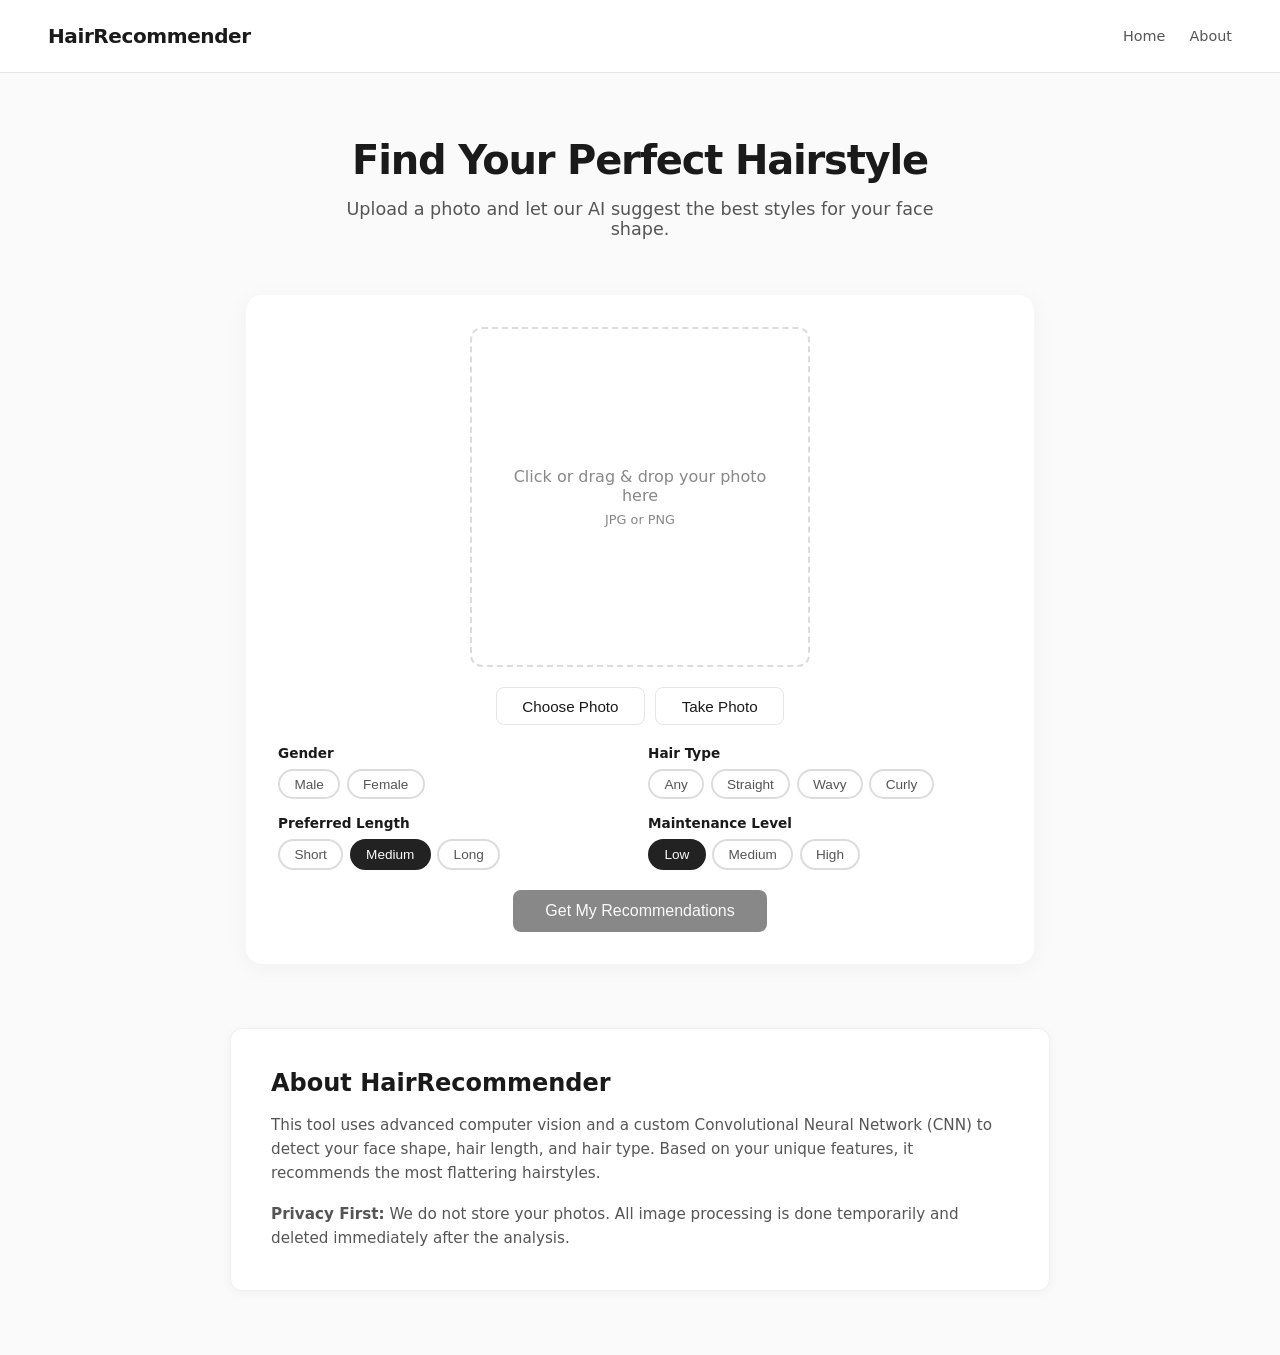
==== commit c3c97aa4: "Refactor UI, remove db/auth, implement custom cosine similarity" ====
--- a/frontend/index.html
+++ b/frontend/index.html
@@ -3,138 +3,151 @@
 <head>
   <meta charset="UTF-8" />
   <meta name="viewport" content="width=device-width, initial-scale=1.0" />
-  <title>Hairstyle Recommender | AI Styling</title>
+  <title>Hairstyle Recommender</title>
   <link rel="stylesheet" href="css/style.css" />
-  <link rel="stylesheet" href="css/modals.css" />
+  <style>
+    /* ── Detection Banner ─────────────────────────── */
+    #detectionBanner {
+      display: none;
+      width: 100%;
+      background: linear-gradient(135deg, #f0efff, #fff);
+      border: 1.5px solid #c4bffe;
+      border-radius: 12px;
+      padding: 1rem 1.25rem;
+      animation: fadeIn 0.4s ease;
+    }
+    @keyframes fadeIn { from { opacity:0; transform:translateY(-6px); } to { opacity:1; transform:translateY(0); } }
+
+    .detect-banner-title {
+      display: flex; align-items: center; gap: 0.5rem;
+      font-size: 0.8rem; font-weight: 700; color: #6c63ff;
+      text-transform: uppercase; letter-spacing: 0.06em;
+      margin-bottom: 0.75rem;
+    }
+    .detect-banner-title .ai-dot {
+      width: 8px; height: 8px; border-radius: 50%;
+      background: #6c63ff; animation: pulse 1.5s infinite;
+    }
+    @keyframes pulse { 0%,100%{opacity:1;} 50%{opacity:0.3;} }
+
+    .detect-chips { display: flex; gap: 0.75rem; flex-wrap: wrap; }
+    .detect-chip {
+      display: flex; align-items: center; gap: 0.5rem;
+      background: #fff; border: 2px solid #6c63ff;
+      border-radius: 50px; padding: 0.35rem 1rem;
+      font-size: 0.875rem; font-weight: 600; color: #6c63ff;
+    }
+    .detect-chip .chip-icon { font-size: 1.1rem; }
+    .detect-chip small { font-size: 0.7rem; color: #aaa; font-weight: 500; }
+
+    .detect-hint {
+      margin-top: 0.65rem; font-size: 0.78rem; color: #999; font-style: italic;
+    }
+
+    /* ── Scanning Overlay ────────────────────────── */
+    #scanOverlay {
+      display: none;
+      width: 100%;
+      flex-direction: column; align-items: center; gap: 0.6rem;
+      padding: 0.75rem; color: #6c63ff; font-size: 0.9rem; font-weight: 500;
+    }
+    .scan-bar-wrap { width: 100%; height: 6px; background: #ece9ff; border-radius: 50px; overflow:hidden; }
+    .scan-bar { height:100%; width:0%; background: linear-gradient(90deg,#6c63ff,#a78bfa); border-radius:50px; animation: scanAnim 2s ease-in-out infinite; }
+    @keyframes scanAnim { 0%{width:0%} 50%{width:80%} 100%{width:100%} }
+
+    /* ── Detected pill highlight ─────────────────── */
+    .pill.ai-detected {
+      position: relative;
+    }
+    .pref-label .detected-tag {
+      font-size: 0.68rem;
+      background: #ede9ff;
+      color: #6c63ff;
+      border-radius: 50px;
+      padding: 1px 8px;
+      font-weight: 600;
+      margin-left: 6px;
+      vertical-align: middle;
+    }
+  </style>
 </head>
 <body>
 
-  <!-- ── Navigation ── -->
   <nav class="navbar">
-    <a href="#" class="nav-brand">
-      <svg width="24" height="24" viewBox="0 0 24 24" fill="none" stroke="currentColor" stroke-width="2" stroke-linecap="round" stroke-linejoin="round"><path d="M12 2C6.48 2 2 6.48 2 12s4.48 10 10 10 10-4.48 10-10S17.52 2 12 2z"></path><path d="M8.5 12.5v1.5"></path><path d="M15.5 12.5v1.5"></path><path d="M12 12.5C12 10.5 14 9 15.5 9c-1.5 0-3.5 1.5-3.5 3.5V17"></path><path d="M12 12.5c0-2-2-3.5-3.5-3.5 1.5 0 3.5 1.5 3.5 3.5V17"></path></svg>
-      <span>HairAI</span>
-    </a>
-    <ul class="nav-links">
-      <li><a href="#how-it-works">How it Works</a></li>
-      <li><a href="#try-it">Try the AI</a></li>
-      <div class="auth-header-container" style="display:inline-flex; margin-left: 1rem;"></div>
-    </ul>
+    <div class="nav-brand">HairRecommender</div>
+    <div class="nav-links">
+      <a href="/#home">Home</a>
+      <a href="/#about">About</a>
+    </div>
   </nav>
 
-  <!-- ── Hero Section ── -->
-  <header class="hero-section container">
-    <div class="hero-glow-1"></div>
-    <div class="hero-glow-2"></div>
-    <div class="hero-grid">
-      <div class="hero-content">
-        <h1>Discover Your Perfect Style with AI</h1>
-        <p>Upload a photo and let our advanced facial recognition AI detect your hair type, face shape, and recommend the flawless styles crafted just for you.</p>
-        <div class="hero-cta">
-          <a href="#try-it" class="btn-primary">
-            Start Scanning
-            <svg style="margin-left:8px;" width="18" height="18" viewBox="0 0 24 24" fill="none" stroke="currentColor" stroke-width="2" stroke-linecap="round" stroke-linejoin="round"><line x1="5" y1="12" x2="19" y2="12"></line><polyline points="12 5 19 12 12 19"></polyline></svg>
-          </a>
-          <a href="#how-it-works" class="btn-secondary">Learn More</a>
-        </div>
-      </div>
-
-    </div>
-  </header>
-
-  <!-- ── Features Section ── -->
-  <section id="how-it-works" class="features-section">
-    <div class="container">
-      <div class="section-top">
-        <h2>How It Works</h2>
-        <p>A few seconds is all it takes to find a haircut tailored precisely to your distinct features.</p>
-      </div>
-      <div class="features-grid">
-        <div class="feature-card">
-          <div class="feature-icon">📸</div>
-          <h3>1. Upload Photo</h3>
-          <p>Snap a quick selfie or upload a photo from your camera roll. Secure, fast, and completely private.</p>
-        </div>
-        <div class="feature-card">
-          <div class="feature-icon">🤖</div>
-          <h3>2. AI Analysis</h3>
-          <p>Our computer vision model scans your facial geometry and detects your natural hair texture and length.</p>
-        </div>
-        <div class="feature-card">
-          <div class="feature-icon">✨</div>
-          <h3>3. Get Recommendations</h3>
-          <p>Receive highly personalized styling options ranked by algorithmic match scores.</p>
-        </div>
-      </div>
-    </div>
+  <section class="hero-section" id="home">
+    <h1>Find Your Perfect Hairstyle</h1>
+    <p>Upload a photo and let our AI suggest the best styles for your face shape.</p>
   </section>
 
-  <!-- ── Application Section ── -->
-  <main id="try-it" class="app-section container">
-    <div class="section-top">
-      <h2>Try the Analyzer</h2>
-      <p>Configure your preferences and upload a portrait photo to begin.</p>
-    </div>
-
-    <div class="upload-card glass-effect">
+  <main>
+    <div class="upload-card">
+
       <!-- Image preview -->
       <div class="preview-area" id="previewArea" onclick="document.getElementById('fileInput').click()">
         <img id="previewImg" src="" alt="Preview" style="display:none;" />
         <div class="placeholder" id="placeholder">
-          <svg viewBox="0 0 24 24" fill="none" stroke="currentColor" stroke-width="1.5" stroke-linecap="round" stroke-linejoin="round"><rect x="3" y="3" width="18" height="18" rx="2" ry="2"></rect><circle cx="8.5" cy="8.5" r="1.5"></circle><polyline points="21 15 16 10 5 21"></polyline></svg>
-          <h4>Upload a Photo</h4>
-          <small>Drag & drop or click to browse</small>
+          <p>Click or drag &amp; drop your photo here</p>
+          <small>JPG or PNG</small>
         </div>
       </div>
       <input type="file" id="fileInput" accept=".jpg,.jpeg,.png" hidden />
-      
       <div style="display: flex; gap: 10px; justify-content: center; width: 100%;">
         <button class="btn-secondary" onclick="document.getElementById('fileInput').click()">Choose Photo</button>
-        <button class="btn-secondary" onclick="startCamera()">Open Camera</button>
+        <button class="btn-secondary" onclick="startCamera()">Take Photo</button>
       </div>
 
       <!-- Camera Area -->
-      <div id="cameraArea" style="display:none; width:100%; max-width:380px; margin-top:15px; border-radius:16px; overflow:hidden; background:#000;">
-        <video id="cameraVideo" autoplay playsinline style="width:100%; display:block;"></video>
-        <div style="display:flex; gap:10px; padding:10px; justify-content:center; background: var(--bg-card);">
+      <div id="cameraArea" style="display:none; width:100%; max-width:340px; margin-top:15px; border:1px solid #d0d0d8; border-radius:12px; padding:10px; background:#fff; box-shadow:0 2px 10px rgba(0,0,0,0.05);">
+        <video id="cameraVideo" autoplay playsinline style="width:100%; border-radius:8px; background:#000;"></video>
+        <div style="display:flex; gap:10px; margin-top:10px; justify-content:center;">
           <button class="btn-primary" onclick="takePhoto()" style="padding:0.5rem 1.5rem; font-size:0.9rem;">Snap Photo</button>
           <button class="btn-secondary" onclick="stopCamera()" style="padding:0.5rem 1.5rem; font-size:0.9rem;">Cancel</button>
         </div>
         <canvas id="cameraCanvas" style="display:none;"></canvas>
       </div>
 
-      <!-- Scanning animation -->
-      <div id="scanOverlay" style="display: none; width: 100%; flex-direction: column; align-items: center; gap: 0.8rem; padding: 1rem; color: var(--primary); font-weight: 600;">
+      <!-- Scanning animation (shown while detecting hair) -->
+      <div id="scanOverlay">
         <span>Detecting your hair properties…</span>
-        <div class="scan-bar-wrap" style="width:100%; max-width: 300px; height: 6px; background: var(--border-light); border-radius: 50px; overflow:hidden;">
-          <div class="scan-bar" style="height:100%; width:0%; background: linear-gradient(90deg,var(--primary),var(--secondary)); border-radius:50px; animation: scanAnim 2s ease-in-out infinite;"></div>
-        </div>
-        <style>@keyframes scanAnim { 0%{width:0%} 50%{width:80%} 100%{width:100%} }</style>
-      </div>
-
-      <!-- AI Detection Banner -->
-      <div id="detectionBanner" class="hair-detect-section" style="display:none; width: 100%; background: var(--bg-body); border-radius: 12px; padding: 1.25rem;">
-        <div style="display: flex; align-items: center; gap: 0.5rem; font-size: 0.8rem; font-weight: 700; color: var(--primary); text-transform: uppercase; margin-bottom: 0.75rem;">
-          <div style="width:8px; height:8px; border-radius:50%; background:var(--primary); animation:pulse 1.5s infinite;"></div>
+        <div class="scan-bar-wrap"><div class="scan-bar"></div></div>
+      </div>
+
+      <!-- AI Detection Banner (shown after detection) -->
+      <div id="detectionBanner">
+        <div class="detect-banner-title">
+          <div class="ai-dot"></div>
           AI Detected from your photo
         </div>
-        <div style="display: flex; gap: 1rem; flex-wrap: wrap;">
-          <div style="background:var(--bg-card); border: 2px solid var(--primary-light); border-radius: 12px; padding: 0.5rem 1rem;">
-            <small style="color:var(--text-light); font-size:0.75rem;">Hair Length</small><br/>
-            <strong id="chipLengthVal" style="color:var(--primary); font-size:1.1rem;">—</strong>
-          </div>
-          <div style="background:var(--bg-card); border: 2px solid var(--primary-light); border-radius: 12px; padding: 0.5rem 1rem;">
-            <small style="color:var(--text-light); font-size:0.75rem;">Hair Type</small><br/>
-            <strong id="chipTypeVal" style="color:var(--primary); font-size:1.1rem;">—</strong>
-          </div>
-        </div>
+        <div class="detect-chips">
+          <div class="detect-chip">
+            <div>
+              <small>Hair Length</small><br/>
+              <strong id="chipLengthVal">—</strong>
+            </div>
+          </div>
+          <div class="detect-chip">
+            <div>
+              <small>Hair Type</small><br/>
+              <strong id="chipTypeVal">—</strong>
+            </div>
+          </div>
+        </div>
+        <p class="detect-hint">These are pre-selected below. You can override them before getting recommendations.</p>
       </div>
 
       <!-- Preferences -->
       <div class="prefs-grid">
+
         <!-- Gender -->
         <div class="pref-group">
-          <label class="pref-label">Gender target</label>
+          <label class="pref-label">Gender</label>
           <div class="pill-group" id="gender-group">
             <button class="pill" data-group="gender" data-value="male" onclick="selectPill(this)">Male</button>
             <button class="pill" data-group="gender" data-value="female" onclick="selectPill(this)">Female</button>
@@ -143,7 +156,7 @@
 
         <!-- Hair type -->
         <div class="pref-group">
-          <label class="pref-label" id="label-hair_type">Natural Hair Type</label>
+          <label class="pref-label" id="label-hair_type">Hair Type</label>
           <div class="pill-group">
             <button class="pill" data-group="hair_type" data-value="any"      onclick="selectPill(this)">Any</button>
             <button class="pill" data-group="hair_type" data-value="straight" onclick="selectPill(this)">Straight</button>
@@ -154,7 +167,7 @@
 
         <!-- Length preference -->
         <div class="pref-group">
-          <label class="pref-label" id="label-length_pref">Desired Length</label>
+          <label class="pref-label" id="label-length_pref">Preferred Length</label>
           <div class="pill-group">
             <button class="pill"        data-group="length_pref" data-value="short"  onclick="selectPill(this)">Short</button>
             <button class="pill active" data-group="length_pref" data-value="medium" onclick="selectPill(this)">Medium</button>
@@ -164,39 +177,34 @@
 
         <!-- Maintenance -->
         <div class="pref-group">
-          <label class="pref-label">Maintenance Limit</label>
+          <label class="pref-label">Maintenance Level</label>
           <div class="pill-group">
             <button class="pill active" data-group="maintenance" data-value="low"    onclick="selectPill(this)">Low</button>
             <button class="pill"        data-group="maintenance" data-value="medium" onclick="selectPill(this)">Medium</button>
             <button class="pill"        data-group="maintenance" data-value="high"   onclick="selectPill(this)">High</button>
           </div>
         </div>
-      </div>
-
-      <button class="btn-primary" id="analyzeBtn" onclick="submitForRecommendations()" disabled style="width:100%; max-width:400px; margin-top:1rem; padding:1.2rem;">
-        Generate My Styles ✨
+
+      </div>
+
+      <button class="btn-primary" id="analyzeBtn" onclick="submitForRecommendations()" disabled>
+        Get My Recommendations
       </button>
 
       <div id="loading" class="loading" style="display:none;">
         <div class="spinner"></div>
-        <p>Running advanced facial geometry analysis…</p>
+        <p>Analysing your face shape…</p>
       </div>
 
       <div id="error" class="error-msg" style="display:none;"></div>
     </div>
   </main>
 
-  <!-- ── Footer ── -->
-  <footer class="footer container">
-    <div class="footer-logo">HairAI</div>
-    <div class="footer-links">
-      <a href="#how-it-works">About</a>
-      <a href="#">Privacy Policy</a>
-      <a href="#">Terms of Service</a>
-      <a href="#">Contact</a>
-    </div>
-    <p>&copy; 2026 HairAI. Recommending styles globally.</p>
-  </footer>
+  <section class="about-section" id="about">
+    <h2>About HairRecommender</h2>
+    <p>This tool uses advanced computer vision and a custom Convolutional Neural Network (CNN) to detect your face shape, hair length, and hair type. Based on your unique features, it recommends the most flattering hairstyles.</p>
+    <p><strong>Privacy First:</strong> We do not store your photos. All image processing is done temporarily and deleted immediately after the analysis.</p>
+  </section>
 
   <script>
     const fileInput      = document.getElementById("fileInput");
@@ -211,19 +219,18 @@
     let imageSelected  = false;
     let genderSelected = false;
 
-    // ── Pill selection
+    // ── Pill selection ──────────────────────────────────────────────────
     function selectPill(btn) {
       const group = btn.dataset.group;
       document.querySelectorAll(`[data-group="${group}"]`).forEach(b => {
         b.classList.remove("active");
-        b.style.boxShadow = "none";
+        b.classList.remove("ai-detected"); // remove any AI badge when user picks manually
       });
       btn.classList.add("active");
+      // Clear "AI detected" label from header
       const lbl = document.getElementById(`label-${group}`);
-      if (lbl) {
-        const existingAlert = lbl.querySelector(".detected-alert");
-        if (existingAlert) existingAlert.remove();
-      }
+      if (lbl) lbl.querySelector(".detected-tag")?.remove();
+
       if (group === "gender") { genderSelected = true; checkReady(); }
     }
 
@@ -236,36 +243,37 @@
       analyzeBtn.disabled = !(imageSelected && genderSelected);
     }
 
-    // ── Pre-select a pill from AI
+    // ── Pre-select a pill from AI detection ────────────────────────────
     function autoSelectPill(group, value) {
       document.querySelectorAll(`[data-group="${group}"]`).forEach(b => {
-        b.classList.remove("active");
+        b.classList.remove("active", "ai-detected");
       });
       const target = document.querySelector(`[data-group="${group}"][data-value="${value}"]`);
       if (target) {
-        target.classList.add("active");
+        target.classList.add("active", "ai-detected");
+        // Add a tag to the label
         const lbl = document.getElementById(`label-${group}`);
         if (lbl) {
-            const existingAlert = lbl.querySelector(".detected-alert");
-            if (existingAlert) existingAlert.remove();
-            
-            const tag = document.createElement("span");
-            tag.className = "detected-alert";
-            tag.style = "font-size:0.7rem; background: var(--primary-light); color: var(--primary); padding:2px 8px; border-radius:50px; margin-left:8px; font-weight:700;";
-            tag.textContent = "🤖 AUTO";
-            lbl.appendChild(tag);
+          lbl.querySelector(".detected-tag")?.remove();
+          const tag = document.createElement("span");
+          tag.className = "detected-tag";
+          tag.textContent = "AI detected";
+          lbl.appendChild(tag);
         }
       }
     }
 
-    // ── Show detection results in banner
+    // ── Show detection results in the banner ───────────────────────────
     function showDetectionBanner(length, hair_type) {
-      const cap = s => s && typeof s === 'string' ? s.charAt(0).toUpperCase() + s.slice(1) : "Unknown";
+      const cap = s => s.charAt(0).toUpperCase() + s.slice(1);
+
       document.getElementById("chipLengthVal").textContent  = cap(length);
       document.getElementById("chipTypeVal").textContent    = cap(hair_type);
+
       detectionBanner.style.display = "block";
     }
 
+    // ── After image is chosen — auto-detect hair ───────────────────────
     async function onImageReady(file) {
       previewImg.src = URL.createObjectURL(file);
       previewImg.style.display = "block";
@@ -275,6 +283,7 @@
       detectionBanner.style.display = "none";
       checkReady();
 
+      // Show scanning bar
       scanOverlay.style.display = "flex";
       analyzeBtn.disabled = true;
 
@@ -283,22 +292,35 @@
         fd.append("image", file);
         const res  = await fetch("/analyze-hair", { method: "POST", body: fd });
         const data = await res.json();
+
         if (res.ok && !data.error) {
           showDetectionBanner(data.length, data.hair_type);
-          if (data.length) autoSelectPill("length_pref", data.length);
-          if (data.hair_type) autoSelectPill("hair_type", data.hair_type);
+        } else if (data.error) {
+          errorDiv.textContent = data.error;
+          errorDiv.style.display = "block";
+          imageSelected = false;
+          previewImg.style.display = "none";
+          placeholder.style.display = "block";
         }
-      } catch (_) { } finally {
+      } catch (err) {
+        errorDiv.textContent = `Something went wrong: ${err.message}`;
+        errorDiv.style.display = "block";
+        imageSelected = false;
+        previewImg.style.display = "none";
+        placeholder.style.display = "block";
+      } finally {
         scanOverlay.style.display = "none";
         checkReady();
       }
     }
 
+    // ── File input ─────────────────────────────────────────────────────
     fileInput.addEventListener("change", () => {
       const file = fileInput.files[0];
       if (file) onImageReady(file);
     });
 
+    // ── Drag and drop ──────────────────────────────────────────────────
     const previewArea = document.getElementById("previewArea");
     previewArea.addEventListener("dragover",  e => { e.preventDefault(); previewArea.classList.add("drag-over"); });
     previewArea.addEventListener("dragleave", () => previewArea.classList.remove("drag-over"));
@@ -314,8 +336,10 @@
       }
     });
 
+    // ── Camera ─────────────────────────────────────────────────────────
     const cameraArea   = document.getElementById("cameraArea");
     const cameraVideo  = document.getElementById("cameraVideo");
+    const cameraCanvas = document.getElementById("cameraCanvas");
     let cameraStream   = null;
 
     async function startCamera() {
@@ -339,10 +363,9 @@
       if (!cameraStream) return;
       const w = cameraVideo.videoWidth || 640;
       const h = cameraVideo.videoHeight || 480;
-      const canvas = document.getElementById("cameraCanvas");
-      canvas.width = w; canvas.height = h;
-      canvas.getContext("2d").drawImage(cameraVideo, 0, 0, w, h);
-      canvas.toBlob(blob => {
+      cameraCanvas.width = w; cameraCanvas.height = h;
+      cameraCanvas.getContext("2d").drawImage(cameraVideo, 0, 0, w, h);
+      cameraCanvas.toBlob(blob => {
         const file = new File([blob], "capture.jpg", { type: "image/jpeg" });
         const dt = new DataTransfer();
         dt.items.add(file);
@@ -352,6 +375,7 @@
       }, "image/jpeg", 0.9);
     }
 
+    // ── Final submission ───────────────────────────────────────────────
     async function submitForRecommendations() {
       const file        = fileInput.files[0];
       const gender      = getSelected("gender");
@@ -379,8 +403,8 @@
         sessionStorage.setItem("result", JSON.stringify(data));
         window.location.href = "result.html";
       } catch (err) {
-        errorDiv.textContent   = `⚠️ ${err.message}`;
-        errorDiv.style.display = "flex";
+        errorDiv.textContent   = err.message;
+        errorDiv.style.display = "block";
         analyzeBtn.disabled    = false;
       } finally {
         loading.style.display = "none";
@@ -388,30 +412,5 @@
     }
   </script>
 
-  <!-- Auth Modal -->
-  <div id="authModal" class="modal-overlay" style="display:none;">
-    <div class="modal-card">
-      <h2 id="authTitle" style="margin-bottom:1rem; font-family:'Outfit', sans-serif;">Login</h2>
-      <input type="text" id="authUsername" placeholder="Username" class="auth-input" />
-      <input type="password" id="authPassword" placeholder="Password" class="auth-input" />
-      <p id="authError" style="color:var(--error-text); font-size: 0.85rem; display:none; margin-bottom:1rem;"></p>
-      <button class="btn-primary" style="width:100%; margin-top:1rem;" onclick="submitAuth()">Submit</button>
-      <p style="text-align:center; margin-top:1.5rem; font-size:0.9rem;">
-        <a href="#" onclick="toggleAuthMode()" id="authToggleText" style="color:var(--primary); font-weight:600;">Need an account? Sign up</a>
-      </p>
-      <button class="btn-secondary" style="width:100%; margin-top:0.75rem;" onclick="closeAuthModal()">Cancel</button>
-    </div>
-  </div>
-
-  <!-- Favorites Modal -->
-  <div id="favModal" class="modal-overlay" style="display:none;">
-    <div class="modal-card" style="max-width: 500px;">
-      <h2 style="margin-bottom:1.5rem;">My Saved Styles</h2>
-      <div id="favList" class="fav-list"></div>
-      <button class="btn-secondary" style="width:100%; margin-top:1.5rem;" onclick="closeFavModal()">Close</button>
-    </div>
-  </div>
-
-  <script src="js/auth.js"></script>
 </body>
 </html>
--- a/frontend/css/style.css
+++ b/frontend/css/style.css
@@ -1,327 +1,331 @@
-/* ─── Google Fonts ─────────────────────────────────────────────── */
-@import url('https://fonts.googleapis.com/css2?family=Inter:wght@300;400;500;600&family=Outfit:wght@400;600;700;800&display=swap');
-
 /* ─── Reset & Base ─────────────────────────────────────────────── */
 :root {
-  /* Dynamic Backgrounds */
-  --bg-body: #f4f6f8;
-  --bg-gradient: linear-gradient(135deg, #f0f2f5 0%, #ffffff 100%);
-  --bg-card: rgba(255, 255, 255, 0.85); /* Glassmorphism base */
-  --bg-hover: rgba(240, 240, 255, 0.9);
-  
-  /* Typography */
-  --text-main: #1d1d1f;
-  --text-muted: #55555c;
-  --text-light: #888891;
-  
-  /* Accents */
-  --primary: #7c3aed; /* Vibrant Violet */
-  --primary-hover: #6d28d9;
-  --primary-light: #ede9fe;
-  --secondary: #ec4899; /* Vibrant Pink */
-  
-  /* Borders and Shadows */
-  --border-color: rgba(0,0,0,0.08);
-  --border-light: rgba(0,0,0,0.04);
-  --shadow-sm: 0 4px 6px -1px rgba(0, 0, 0, 0.05);
-  --shadow-md: 0 10px 25px -5px rgba(0, 0, 0, 0.1);
-  --shadow-lg: 0 20px 40px -10px rgba(124, 58, 237, 0.15);
-  
-  /* Status Colors */
-  --error-bg: #fef2f2;
-  --error-border: #fecaca;
-  --error-text: #dc2626;
-  --pill-border: #e2e8f0;
-  --tag-bg: var(--primary-light);
-  --tag-border: #ddd6fe;
-  --score-bg: #f1f5f9;
-  --avoid-bg: rgba(254, 242, 242, 0.8);
-  
-  /* Layout Constraints */
-  --nav-height: 72px;
-  --container-max: 1200px;
+  --bg-body: #fafafa;
+  --bg-card: #ffffff;
+  --bg-hover: #f5f5f5;
+  --text-main: #1a1a1a;
+  --text-muted: #555555;
+  --text-light: #888888;
+  --primary: #222222;
+  --primary-hover: #444444;
+  --border-color: #e5e5e5;
+  --border-light: #f0f0f0;
+  --shadow-color: rgba(0,0,0,0.04);
+  --error-bg: #fff0f0;
+  --error-border: #f5c6cb;
+  --error-text: #c0392b;
+  --pill-border: #dcdcdc;
+  --tag-bg: #f5f5f5;
+  --tag-border: #e5e5e5;
+  --score-bg: #f0f0f0;
+  --avoid-bg: #fafafa;
+  --sect-bg: #ffffff;
 }
 
 @media (prefers-color-scheme: dark) {
   :root {
-    --bg-body: #09090b;
-    --bg-gradient: linear-gradient(135deg, #18181b 0%, #09090b 100%);
-    --bg-card: rgba(24, 24, 27, 0.75);
-    --bg-hover: rgba(39, 39, 42, 0.9);
-    
-    --text-main: #f8fafc;
-    --text-muted: #94a3b8;
-    --text-light: #64748b;
-    
-    --primary: #8b5cf6;
-    --primary-hover: #a78bfa;
-    --primary-light: rgba(139, 92, 246, 0.15);
-    
-    --border-color: rgba(255, 255, 255, 0.1);
-    --border-light: rgba(255, 255, 255, 0.05);
-    --shadow-sm: 0 4px 6px -1px rgba(0, 0, 0, 0.4);
-    --shadow-md: 0 10px 25px -5px rgba(0, 0, 0, 0.5);
-    --shadow-lg: 0 20px 40px -10px rgba(139, 92, 246, 0.2);
-    
-    --error-bg: #450a0a;
-    --error-border: #7f1d1d;
-    --error-text: #fca5a5;
-    --pill-border: #334155;
-    --tag-border: rgba(139, 92, 246, 0.3);
-    --score-bg: #1e293b;
-    --avoid-bg: rgba(69, 10, 10, 0.8);
+    --bg-body: #111111;
+    --bg-card: #1a1a1a;
+    --bg-hover: #222222;
+    --text-main: #f0f0f0;
+    --text-muted: #aaaaaa;
+    --text-light: #777777;
+    --primary: #eeeeee;
+    --primary-hover: #ffffff;
+    --border-color: #333333;
+    --border-light: #2a2a2a;
+    --shadow-color: rgba(0,0,0,0.3);
+    --error-bg: #3a1a1a;
+    --error-border: #5c2222;
+    --error-text: #f5c6cb;
+    --pill-border: #444444;
+    --tag-bg: #2a2a2a;
+    --tag-border: #444444;
+    --score-bg: #2a2a2a;
+    --avoid-bg: #1a1a1a;
+    --sect-bg: #1a1a1a;
   }
 }
 
 *, *::before, *::after { box-sizing: border-box; margin: 0; padding: 0; }
-body { 
-  font-family: 'Inter', system-ui, sans-serif; 
-  background: var(--bg-body); 
-  background-image: var(--bg-gradient);
-  color: var(--text-main); 
-  min-height: 100vh;
-  overflow-x: hidden;
-  position: relative;
-}
-
-/* Base Headings */
-h1, h2, h3, h4, h5, h6 { font-family: 'Outfit', sans-serif; font-weight: 700; color: var(--text-main); }
-
-/* ─── Global Utility Classes ───────────────────────────────────── */
-.container { max-width: var(--container-max); margin: 0 auto; padding: 0 1.5rem; }
-.glass-effect {
-  background: var(--bg-card);
-  backdrop-filter: blur(12px);
-  -webkit-backdrop-filter: blur(12px);
-  border: 1px solid var(--border-light);
-  box-shadow: var(--shadow-md);
-}
+body { font-family: 'Segoe UI', system-ui, sans-serif; background: var(--bg-body); color: var(--text-main); min-height: 100vh; }
 
 /* ─── Navbar ───────────────────────────────────────────────────── */
 .navbar {
-  position: fixed; top: 0; left: 0; width: 100%; height: var(--nav-height);
-  z-index: 1000;
-  display: flex; align-items: center; justify-content: space-between;
-  padding: 0 2rem;
-  transition: all 0.3s ease;
+  display: flex;
+  justify-content: space-between;
+  align-items: center;
+  padding: 1.5rem 3rem;
   background: var(--bg-card);
-  backdrop-filter: blur(12px);
-  -webkit-backdrop-filter: blur(12px);
-  border-bottom: 1px solid var(--border-light);
+  border-bottom: 1px solid var(--border-color);
 }
 .nav-brand {
-  font-family: 'Outfit', sans-serif; font-size: 1.5rem; font-weight: 800;
-  color: var(--text-main); text-decoration: none;
-  display: flex; align-items: center; gap: 0.5rem;
-}
-.nav-brand span {
-  background: linear-gradient(135deg, var(--primary), var(--secondary));
-  -webkit-background-clip: text; -webkit-text-fill-color: transparent;
-}
-.nav-links { display: flex; align-items: center; gap: 2rem; list-style: none; }
-.nav-links a { color: var(--text-main); text-decoration: none; font-weight: 500; transition: color 0.2s; font-size: 0.95rem; }
-.nav-links a:hover { color: var(--primary); }
+  font-size: 1.25rem;
+  font-weight: 700;
+  color: var(--text-main);
+  letter-spacing: -0.02em;
+}
+.nav-links {
+  display: flex;
+  gap: 1.5rem;
+}
+.nav-links a {
+  text-decoration: none;
+  color: var(--text-muted);
+  font-size: 0.9rem;
+  font-weight: 500;
+  transition: color 0.2s;
+}
+.nav-links a:hover {
+  color: var(--primary);
+}
 
 /* ─── Hero Section ─────────────────────────────────────────────── */
 .hero-section {
-  padding-top: calc(var(--nav-height) + 4rem);
-  padding-bottom: 4rem;
-  min-height: 85vh;
-  display: flex; align-items: center;
-  position: relative;
-  overflow: hidden;
-}
-
-/* Ambient glow blobs for modern feel */
-.hero-glow-1, .hero-glow-2 {
-  position: absolute; border-radius: 50%; filter: blur(80px); z-index: -1; opacity: 0.4; pointer-events: none;
-}
-.hero-glow-1 {
-  background: var(--primary); width: 400px; height: 400px; top: -100px; left: -100px; animation: float 10s ease-in-out infinite;
-}
-.hero-glow-2 {
-  background: var(--secondary); width: 300px; height: 300px; bottom: 10%; right: -50px; animation: float 8s ease-in-out infinite reverse;
-}
-@keyframes float { 0%,100%{transform:translate(0,0);} 50%{transform:translate(30px,40px);} }
-
-.hero-grid { display: flex; justify-content: center; }
-.hero-content { max-width: 720px; text-align: center; }
-.hero-content h1 { font-size: 4.5rem; line-height: 1.1; margin-bottom: 1.5rem; font-weight: 800; letter-spacing: -0.02em; }
-.hero-content p { font-size: 1.25rem; color: var(--text-muted); margin-bottom: 2rem; max-width: 560px; line-height: 1.6; margin-inline: auto; }
-.hero-cta { display: flex; gap: 1rem; justify-content: center; }
-
-/* ─── About/Features Section ───────────────────────────────────── */
-.features-section { padding: 5rem 0; background: var(--bg-card); position: relative; }
-.section-top { text-align: center; margin-bottom: 3.5rem; max-width: 600px; margin-inline: auto; }
-.section-top h2 { font-size: 2.5rem; margin-bottom: 1rem; }
-.section-top p { color: var(--text-muted); font-size: 1.1rem; }
-.features-grid { display: grid; grid-template-columns: repeat(3, 1fr); gap: 2rem; }
-.feature-card {
-  padding: 2rem; border-radius: 16px; border: 1px solid var(--border-light);
-  background: var(--bg-body); text-align: center;
-  transition: transform 0.3s ease, box-shadow 0.3s ease;
-}
-.feature-card:hover { transform: translateY(-8px); box-shadow: var(--shadow-md); border-color: var(--primary-light); }
-.feature-icon {
-  width: 64px; height: 64px; margin: 0 auto 1.5rem;
-  background: var(--tag-bg); color: var(--primary); font-size: 1.8rem;
-  border-radius: 50%; display: flex; align-items: center; justify-content: center;
-}
-.feature-card h3 { font-size: 1.25rem; margin-bottom: 0.75rem; }
-.feature-card p { color: var(--text-muted); font-size: 0.95rem; line-height: 1.5; }
-
-/* ─── Application Analyzer Section ─────────────────────────────── */
-.app-section { padding: 6rem 0; }
+  text-align: center;
+  padding: 4rem 1rem 1rem;
+  background: var(--bg-body);
+}
+.hero-section h1 {
+  font-size: 2.5rem;
+  font-weight: 800;
+  color: var(--text-main);
+  letter-spacing: -0.03em;
+  margin-bottom: 1rem;
+}
+.hero-section p {
+  font-size: 1.1rem;
+  color: var(--text-muted);
+  max-width: 600px;
+  margin: 0 auto;
+}
+
+/* ─── Header (Fallback) ────────────────────────────────────────── */
+header { background: var(--bg-card); border-bottom: 1px solid var(--border-color); padding: 2rem 1rem; text-align: center; }
+header h1 { font-size: 2rem; margin-bottom: 0.5rem; }
+header p  { color: var(--text-muted); font-size: 1rem; }
+
+/* ─── Main ─────────────────────────────────────────────────────── */
+main { max-width: 820px; margin: 2.5rem auto; padding: 0 1rem; }
+
+/* ─── About Section ────────────────────────────────────────────── */
+.about-section {
+  max-width: 820px;
+  margin: 4rem auto;
+  padding: 2.5rem;
+  background: var(--bg-card);
+  border-radius: 12px;
+  border: 1px solid var(--border-light);
+  box-shadow: 0 2px 10px var(--shadow-color);
+}
+.about-section h2 {
+  font-size: 1.5rem;
+  margin-bottom: 1rem;
+  color: var(--text-main);
+}
+.about-section p {
+  color: var(--text-muted);
+  font-size: 0.95rem;
+  line-height: 1.6;
+  margin-bottom: 1rem;
+}
+.about-section p:last-child {
+  margin-bottom: 0;
+}
+
+/* ─── Upload Card ──────────────────────────────────────────────── */
 .upload-card {
-  max-width: 760px; margin: 0 auto; border-radius: 24px; padding: 3rem;
-  display: flex; flex-direction: column; align-items: center; gap: 2rem;
+  background: var(--bg-card); border-radius: 16px;
+  box-shadow: 0 4px 24px var(--shadow-color);
+  padding: 2rem; display: flex; flex-direction: column;
+  align-items: center; gap: 1.25rem;
 }
 
 /* Preview */
 .preview-area {
-  width: 100%; max-width: 380px; aspect-ratio: 1; border-radius: 16px;
-  background: var(--bg-body); border: 2px dashed var(--pill-border);
-  display: flex; flex-direction: column; align-items: center; justify-content: center;
-  overflow: hidden; cursor: pointer; transition: all 0.3s ease; position: relative;
-}
-.preview-area:hover, .preview-area.drag-over { border-color: var(--primary); background: var(--tag-bg); }
-.preview-area img { width: 100%; height: 100%; object-fit: cover; z-index: 2; }
-.placeholder { text-align: center; color: var(--text-muted); padding: 2rem; z-index: 1; }
-.placeholder svg { width: 48px; height: 48px; margin-bottom: 1rem; color: var(--primary); opacity: 0.8; }
-.placeholder h4 { font-size: 1.1rem; margin-bottom: 0.5rem; }
-.placeholder small { font-size: 0.85rem; color: var(--text-light); }
-
-/* Preferences Grid */
-.prefs-grid { width: 100%; display: grid; grid-template-columns: 1fr 1fr; gap: 1.5rem; }
-.pref-group { display: flex; flex-direction: column; gap: 0.75rem; }
-.pref-label { font-size: 0.9rem; font-weight: 600; color: var(--text-main); text-transform: uppercase; letter-spacing: 0.05em; display:flex; align-items:center; }
-
-.pill-group { display: flex; flex-wrap: wrap; gap: 0.5rem; }
+  width: 100%; max-width: 340px; aspect-ratio: 1;
+  border: 2px dashed var(--pill-border); border-radius: 12px;
+  display: flex; align-items: center; justify-content: center;
+  overflow: hidden; cursor: pointer; transition: border-color 0.2s;
+}
+.preview-area:hover, .preview-area.drag-over { border-color: var(--primary); background: var(--bg-hover); }
+.preview-area img { width: 100%; height: 100%; object-fit: cover; }
+.placeholder { text-align: center; color: var(--text-light); padding: 2rem; }
+.placeholder p     { font-size: 1rem; margin-bottom: 0.25rem; }
+.placeholder small { font-size: 0.8rem; }
+
+/* ─── Preferences Grid ─────────────────────────────────────────── */
+.prefs-grid {
+  width: 100%; display: grid;
+  grid-template-columns: 1fr 1fr;
+  gap: 1rem;
+}
+.pref-group { display: flex; flex-direction: column; gap: 0.5rem; }
+.pref-label { font-size: 0.85rem; font-weight: 600; color: var(--text-main); }
+.pill-group { display: flex; flex-wrap: wrap; gap: 0.4rem; }
+
+/* Pills */
 .pill {
-  background: var(--bg-body); color: var(--text-muted);
-  border: 1px solid var(--pill-border); border-radius: 50px;
-  padding: 0.5rem 1.25rem; font-size: 0.9rem; font-weight: 500;
-  cursor: pointer; transition: all 0.2s ease;
-  font-family: inherit;
-}
-.pill:hover { border-color: var(--primary-light); background: var(--primary-light); color: var(--primary); }
-.pill.active { border-color: var(--primary); background: var(--primary); color: #fff; box-shadow: 0 4px 12px var(--shadow-color); }
-
-/* Buttons */
+  background: transparent; color: var(--text-muted);
+  border: 2px solid var(--pill-border); border-radius: 50px;
+  padding: 0.35rem 0.9rem; font-size: 0.85rem;
+  font-weight: 500; cursor: pointer;
+  transition: border-color 0.2s, background 0.2s, color 0.2s;
+}
+.pill:hover  { border-color: var(--primary); color: var(--text-main); }
+.pill.active { border-color: var(--primary); background: var(--primary); color: var(--bg-body); }
+
+/* ─── Buttons ──────────────────────────────────────────────────── */
 .btn-primary {
-  background: linear-gradient(135deg, var(--primary), var(--secondary));
-  color: #fff; border: none; padding: 0.85rem 2.2rem; border-radius: 50px;
-  font-size: 1rem; font-weight: 600; cursor: pointer; font-family: 'Outfit', sans-serif;
-  transition: transform 0.2s ease, box-shadow 0.2s ease, opacity 0.2s ease;
-  box-shadow: var(--shadow-sm); display: inline-flex; justify-content: center; align-items: center; text-decoration: none;
-}
-.btn-primary:hover:not(:disabled) { transform: translateY(-2px); box-shadow: var(--shadow-md); }
-.btn-primary:active:not(:disabled) { transform: translateY(0); }
-.btn-primary:disabled { opacity: 0.5; cursor: not-allowed; transform: none; background: var(--text-light); }
+  background: var(--primary); color: var(--bg-body); border: none;
+  padding: 0.75rem 2rem; border-radius: 8px;
+  font-size: 1rem; font-weight: 500; cursor: pointer;
+  transition: background 0.2s, transform 0.1s;
+}
+.btn-primary:hover:not(:disabled)  { background: var(--primary-hover); }
+.btn-primary:active:not(:disabled) { transform: scale(0.97); }
+.btn-primary:disabled { background: var(--text-light); cursor: not-allowed; }
 
 .btn-secondary {
   background: transparent; color: var(--text-main);
-  border: 1px solid var(--border-color); padding: 0.75rem 1.8rem; border-radius: 50px;
-  font-size: 0.95rem; font-weight: 600; cursor: pointer; font-family: 'Outfit', sans-serif;
-  transition: all 0.2s ease;
-}
-.btn-secondary:hover { background: var(--bg-hover); border-color: var(--text-muted); }
-
-/* Loading & Error */
-.loading { display: flex; flex-direction: column; align-items: center; gap: 1rem; color: var(--text-muted); font-weight: 500; font-family: 'Outfit', sans-serif; }
-.spinner { width: 44px; height: 44px; border: 4px solid var(--border-light); border-top-color: var(--primary); border-radius: 50%; animation: spin 0.8s linear infinite; }
+  border: 1px solid var(--border-color); padding: 0.6rem 1.6rem;
+  border-radius: 8px; font-size: 0.95rem;
+  font-weight: 500; cursor: pointer; transition: background 0.2s, border-color 0.2s;
+}
+.btn-secondary:hover { background: var(--bg-hover); border-color: var(--primary); }
+
+/* ─── Loading ──────────────────────────────────────────────────── */
+.loading { display: flex; flex-direction: column; align-items: center; gap: 0.75rem; color: var(--text-muted); }
+.spinner { width: 36px; height: 36px; border: 4px solid var(--border-color); border-top-color: var(--primary); border-radius: 50%; animation: spin 0.8s linear infinite; }
 @keyframes spin { to { transform: rotate(360deg); } }
-.error-msg { background: var(--error-bg); color: var(--error-text); border: 1px solid var(--error-border); border-radius: 12px; padding: 1rem 1.25rem; width: 100%; font-size: 0.95rem; display: flex; align-items: center; gap: 0.5rem; }
-
-/* ─── Footer ───────────────────────────────────────────────────── */
-.footer {
-  border-top: 1px solid var(--border-light); padding: 3rem 0 2rem; margin-top: 4rem; text-align: center;
-}
-.footer-logo { font-family: 'Outfit', sans-serif; font-size: 1.25rem; font-weight: 800; background: linear-gradient(135deg, var(--primary), var(--secondary)); -webkit-background-clip: text; -webkit-text-fill-color: transparent; margin-bottom: 1rem; display: inline-block; }
-.footer p { color: var(--text-muted); font-size: 0.85rem; margin-bottom: 1rem; }
-.footer-links { display: flex; justify-content: center; gap: 1.5rem; margin-bottom: 1.5rem; }
-.footer-links a { color: var(--text-light); text-decoration: none; font-size: 0.9rem; transition: color 0.2s; }
-.footer-links a:hover { color: var(--primary); }
-
-
-/* ─── Results Page Additions ───────────────────────────────────── */
-.result-header { text-align: center; margin-bottom: 3rem; padding-top: calc(var(--nav-height) + 2rem); }
-.face-shape-badge {
-  display: inline-block; background: linear-gradient(135deg, var(--primary), var(--secondary));
-  color: #fff; font-size: 2.2rem; font-family: 'Outfit', sans-serif; font-weight: 800;
-  padding: 0.5rem 2.5rem; border-radius: 50px; margin-bottom: 1rem; box-shadow: var(--shadow-md);
-}
-.confidence-text { color: var(--text-muted); margin-bottom: 1rem; font-size: 1.1rem; }
-.shape-desc { color: var(--text-main); font-size: 1.05rem; max-width: 600px; margin: 0 auto 1.5rem; line-height: 1.6; }
-
-/* Tags */
-.prefs-summary { display: flex; flex-wrap: wrap; gap: 0.6rem; justify-content: center; }
-.pref-tag { background: var(--bg-body); color: var(--text-muted); border: 1px solid var(--border-color); border-radius: 50px; padding: 0.4rem 1rem; font-size: 0.85rem; font-weight: 500; }
-
-/* Sections */
-.section { border-radius: 20px; padding: 2rem; margin-bottom: 2rem; position: relative; overflow:hidden;}
-.section h2 { font-size: 1.5rem; margin-bottom: 0.5rem; }
-.algo-note { font-size: 0.85rem; color: var(--text-light); margin-bottom: 1.5rem; display: block; }
-
-/* Score bars */
-.score-row { display: flex; align-items: center; gap: 1rem; margin-bottom: 0.8rem; }
-.score-label { width: 80px; font-size: 0.95rem; font-weight: 600; text-align: right; flex-shrink: 0; }
-.score-bar-wrap { flex: 1; background: var(--bg-body); border-radius: 50px; height: 14px; overflow: hidden; box-shadow: inset 0 2px 4px rgba(0,0,0,0.05); }
-.score-bar { height: 100%; background: linear-gradient(90deg, var(--primary), var(--secondary)); border-radius: 50px; transition: width 1s ease-out; }
-.score-pct { width: 45px; font-size: 0.85rem; color: var(--text-muted); font-weight: 600; flex-shrink: 0; }
-
-/* Cards Grid */
-.cards-grid { display: grid; grid-template-columns: repeat(auto-fill, minmax(240px, 1fr)); gap: 2rem; }
-.hair-card {
-  border-radius: 16px; padding: 0; overflow: hidden;
-  display: flex; flex-direction: column; transition: transform 0.3s ease, box-shadow 0.3s ease;
-  border: 1px solid var(--border-color);
-}
-.hair-card:hover { transform: translateY(-6px); box-shadow: var(--shadow-lg); border-color: var(--primary-light); }
-.hair-image { width: 100%; height: 260px; object-fit: cover; }
-.card-content { padding: 1.5rem; flex: 1; display: flex; flex-direction: column; }
-.card-top { display: flex; align-items: center; gap: 0.85rem; margin-bottom: 1rem; }
-.card-top h3 { font-size: 1.1rem; flex: 1; }
-
+
+/* ─── Error ────────────────────────────────────────────────────── */
+.error-msg { background: var(--error-bg); color: var(--error-text); border: 1px solid var(--error-border); border-radius: 8px; padding: 0.75rem 1rem; width: 100%; font-size: 0.9rem; }
+
+/* ─── Results Page ─────────────────────────────────────────────── */
+.result-header { background: var(--bg-card); border-radius: 16px; padding: 2rem; text-align: center; box-shadow: 0 4px 24px var(--shadow-color); margin-bottom: 1.5rem; }
+.face-shape-badge { display: inline-block; background: var(--primary); color: #fff; font-size: 1.75rem; font-weight: 700; padding: 0.5rem 2rem; border-radius: 50px; margin-bottom: 0.75rem; }
+.confidence-text { color: var(--text-muted); margin-bottom: 0.75rem; }
+.shape-desc { color: var(--text-main); font-size: 0.95rem; max-width: 500px; margin: 0 auto 1rem; }
+
+/* Preferences summary tags */
+.prefs-summary { display: flex; flex-wrap: wrap; gap: 0.5rem; justify-content: center; margin-top: 0.75rem; }
+.pref-tag { background: var(--tag-bg); color: var(--primary); border: 1px solid var(--tag-border); border-radius: 50px; padding: 0.3rem 0.9rem; font-size: 0.82rem; font-weight: 500; }
+
+/* ─── Sections ─────────────────────────────────────────────────── */
+.section { background: var(--bg-card); border-radius: 16px; padding: 1.75rem; box-shadow: 0 4px 24px var(--shadow-color); margin-bottom: 1.5rem; }
+.section h2 { font-size: 1.2rem; margin-bottom: 0.5rem; color: var(--text-main); }
+.algo-note  { font-size: 0.82rem; color: var(--text-light); margin-bottom: 1.25rem; }
+.highlight  { color: var(--primary); }
+
+/* ─── Score bars ───────────────────────────────────────────────── */
+.score-row { display: flex; align-items: center; gap: 0.75rem; margin-bottom: 0.6rem; }
+.score-label { width: 70px; font-size: 0.9rem; font-weight: 500; text-align: right; flex-shrink: 0; }
+.score-bar-wrap { flex: 1; background: var(--score-bg); border-radius: 50px; height: 12px; overflow: hidden; }
+.score-bar { height: 100%; background: var(--primary); border-radius: 50px; }
+.score-pct { width: 48px; font-size: 0.85rem; color: var(--text-muted); flex-shrink: 0; }
+
+/* ─── Hairstyle Cards ──────────────────────────────────────────── */
+.cards-grid { display: grid; grid-template-columns: repeat(auto-fill, minmax(200px, 1fr)); gap: 1.5rem; }
+.hair-card { border: 1px solid var(--border-light); border-radius: 12px; padding: 0; transition: box-shadow 0.2s, transform 0.2s; overflow: hidden; display: flex; flex-direction: column; background: var(--bg-card); }
+.hair-card:hover { box-shadow: 0 4px 16px var(--shadow-color); transform: translateY(-3px); border-color: var(--primary); }
+
+.hair-image { width: 100%; height: 220px; object-fit: cover; border-bottom: 1px solid var(--border-light); }
+.card-content { padding: 1.25rem; flex: 1; display: flex; flex-direction: column; }
+
+.card-top { display: flex; align-items: center; gap: 0.75rem; margin-bottom: 0.75rem; }
+.card-top h3 { font-size: 0.95rem; color: var(--text-main); }
+.hair-card p { font-size: 0.875rem; color: var(--text-muted); margin-bottom: 0.75rem; line-height: 1.5; }
+.tip { font-size: 0.8rem; color: var(--primary); }
+
+/* Match score ring */
 .match-ring {
-  width: 54px; height: 54px; border-radius: 50%; display: flex; flex-direction: column;
-  align-items: center; justify-content: center; border: 3px solid; background: var(--bg-card); flex-shrink:0;
-}
-.match-ring span { font-size: 0.9rem; font-weight: 800; line-height: 1.1; font-family: 'Outfit', sans-serif;}
-.match-ring small { font-size: 0.6rem; color: var(--text-muted); text-transform: uppercase; font-weight:600;}
-.match-high { border-color: #10b981; color: #10b981; }
-.match-mid { border-color: #f59e0b; color: #f59e0b; }
-.match-low { border-color: #ef4444; color: #ef4444; }
-
-.hair-card p { font-size: 0.9rem; color: var(--text-muted); margin-bottom: 1rem; line-height: 1.6; }
-.tip { font-size: 0.85rem; color: var(--primary); background: var(--primary-light); padding: 0.5rem 0.75rem; border-radius: 8px; margin-top: auto; font-weight: 500;}
-
-/* Heart toggle */
-.btn-heart { background: none; border: none; cursor: pointer; color: var(--border-color); transition: all 0.2s ease; display:flex; align-items:center;}
-.btn-heart:hover { color: #f43f5e; transform: scale(1.1); }
-.btn-heart.active svg { fill: #f43f5e; color: #f43f5e; stroke: #f43f5e; }
-
-/* Detection Banner */
-.hair-detect-section { border-left: 4px solid var(--primary); padding-left: 1.5rem; }
-.ai-badge { display: inline-block; background: var(--primary-light); color: var(--primary); font-size: 0.75rem; font-weight: 700; letter-spacing: 0.05em; text-transform: uppercase; padding: 0.35rem 0.85rem; border-radius: 50px; margin-bottom: 0.5rem; }
-.hair-detect-grid { display: grid; grid-template-columns: 1fr 1fr; gap: 1.5rem; margin: 1.5rem 0; }
-.hair-detect-card { background: var(--bg-body); border: 1px solid var(--border-light); border-radius: 12px; padding: 1.5rem; box-shadow: inset 0 2px 5px rgba(0,0,0,0.02); }
-.hair-detect-label { font-size: 0.8rem; font-weight: 600; color: var(--text-light); text-transform: uppercase; margin-bottom: 0.5rem; display:block; }
-.hair-detect-value { font-size: 1.6rem; font-family: 'Outfit', sans-serif; font-weight: 700; color: var(--primary); margin-bottom: 1rem; display:block; }
-.hair-detect-bar-wrap { height: 10px; background: var(--border-color); border-radius: 50px; overflow: hidden; margin-bottom: 0.5rem; }
-.hair-detect-bar { height: 100%; background: linear-gradient(90deg, var(--primary), var(--secondary)); border-radius: 50px; transition: width 0.6s ease; }
-.hair-length-scale { display: flex; justify-content: space-between; font-size: 0.75rem; color: var(--text-light); font-weight: 600; }
-.hair-length-scale .active-scale { color: var(--text-main); font-weight: 800; }
-
-.hair-type-pills { display: flex; gap: 0.5rem; flex-wrap: wrap; }
-.htype-pill { font-size: 0.85rem; padding: 0.4rem 1rem; border-radius: 50px; border: 1px solid var(--border-color); color: var(--text-muted); font-weight: 600; background: transparent; }
-.htype-active { border-color: var(--secondary); background: var(--secondary); color: #fff; }
-
-/* Responsive adjustments */
-@media (max-width: 768px) {
-  .hero-content h1 { font-size: 3.5rem; }
-  .features-grid { grid-template-columns: 1fr; }
+  min-width: 52px; height: 52px; border-radius: 50%;
+  display: flex; flex-direction: column;
+  align-items: center; justify-content: center;
+  border: 3px solid; flex-shrink: 0; background: var(--bg-card);
+}
+.match-ring span  { font-size: 0.8rem; font-weight: 700; line-height: 1; color: var(--text-main); }
+.match-ring small { font-size: 0.6rem; color: var(--text-light); }
+.match-high { border-color: #27ae60; }
+.match-mid  { border-color: #f39c12; }
+.match-low  { border-color: #e74c3c; }
+
+/* ─── Avoid section ────────────────────────────────────────────── */
+.avoid-section { background: var(--avoid-bg); }
+.avoid-list { padding-left: 1.25rem; }
+.avoid-list li { color: var(--error-text); font-size: 0.9rem; margin-bottom: 0.4rem; line-height: 1.5; }
+
+/* ─── Responsive ───────────────────────────────────────────────── */
+@media (max-width: 560px) {
+  header h1 { font-size: 1.5rem; }
   .prefs-grid { grid-template-columns: 1fr; }
+  .face-shape-badge { font-size: 1.3rem; }
+  .cards-grid { grid-template-columns: 1fr; }
+}
+
+/* ─── AI Hair Detection Section ─────────────────────────────── */
+.hair-detect-section { border-left: 4px solid var(--primary); background: var(--sect-bg); }
+.hair-detect-header { margin-bottom: 1.25rem; }
+.hair-detect-header h2 { margin-top: 0.4rem; }
+
+.ai-badge {
+  display: inline-block;
+  background: linear-gradient(135deg, var(--primary), #a78bfa);
+  color: #fff;
+  font-size: 0.75rem;
+  font-weight: 700;
+  letter-spacing: 0.05em;
+  text-transform: uppercase;
+  padding: 0.25rem 0.75rem;
+  border-radius: 50px;
+  margin-bottom: 0.4rem;
+}
+
+.hair-detect-grid {
+  display: grid;
+  grid-template-columns: 1fr 1fr;
+  gap: 1rem;
+  margin-bottom: 1rem;
+}
+
+.hair-detect-card {
+  background: var(--bg-card);
+  border: 1px solid var(--border-light);
+  border-radius: 12px;
+  padding: 1.25rem;
+  display: flex;
+  flex-direction: column;
+  gap: 0.75rem;
+  box-shadow: 0 2px 10px var(--shadow-color);
+  transition: box-shadow 0.2s;
+}
+.hair-detect-card:hover { box-shadow: 0 4px 16px var(--shadow-color); }
+
+.hair-detect-icon { font-size: 2rem; line-height: 1; }
+
+.hair-detect-info { display: flex; flex-direction: column; gap: 0.15rem; }
+.hair-detect-label { font-size: 0.75rem; font-weight: 600; color: var(--text-light); text-transform: uppercase; letter-spacing: 0.06em; }
+.hair-detect-value { font-size: 1.4rem; font-weight: 700; color: var(--primary); }
+
+/* Length progress bar */
+.hair-detect-bar-wrap { height: 8px; background: var(--border-color); border-radius: 50px; overflow: hidden; }
+.hair-detect-bar { height: 100%; background: linear-gradient(90deg, var(--primary), #a78bfa); border-radius: 50px; transition: width 0.6s ease; }
+
+.hair-length-scale { display: flex; justify-content: space-between; font-size: 0.72rem; color: var(--text-light); font-weight: 500; }
+.hair-length-scale .active-scale { color: var(--primary); font-weight: 700; }
+
+/* Hair type pills */
+.hair-type-pills { display: flex; gap: 0.4rem; flex-wrap: wrap; }
+.htype-pill {
+  font-size: 0.8rem; padding: 0.3rem 0.75rem; border-radius: 50px;
+  border: 2px solid var(--border-color); color: var(--text-light);
+  font-weight: 500; background: transparent;
+}
+.htype-active { border-color: var(--primary); background: var(--primary); color: #fff; }
+
+.detect-note { font-size: 0.8rem; color: var(--text-light); margin: 0; font-style: italic; }
+
+@media (max-width: 560px) {
   .hair-detect-grid { grid-template-columns: 1fr; }
-  .nav-links { display: none; }
 }
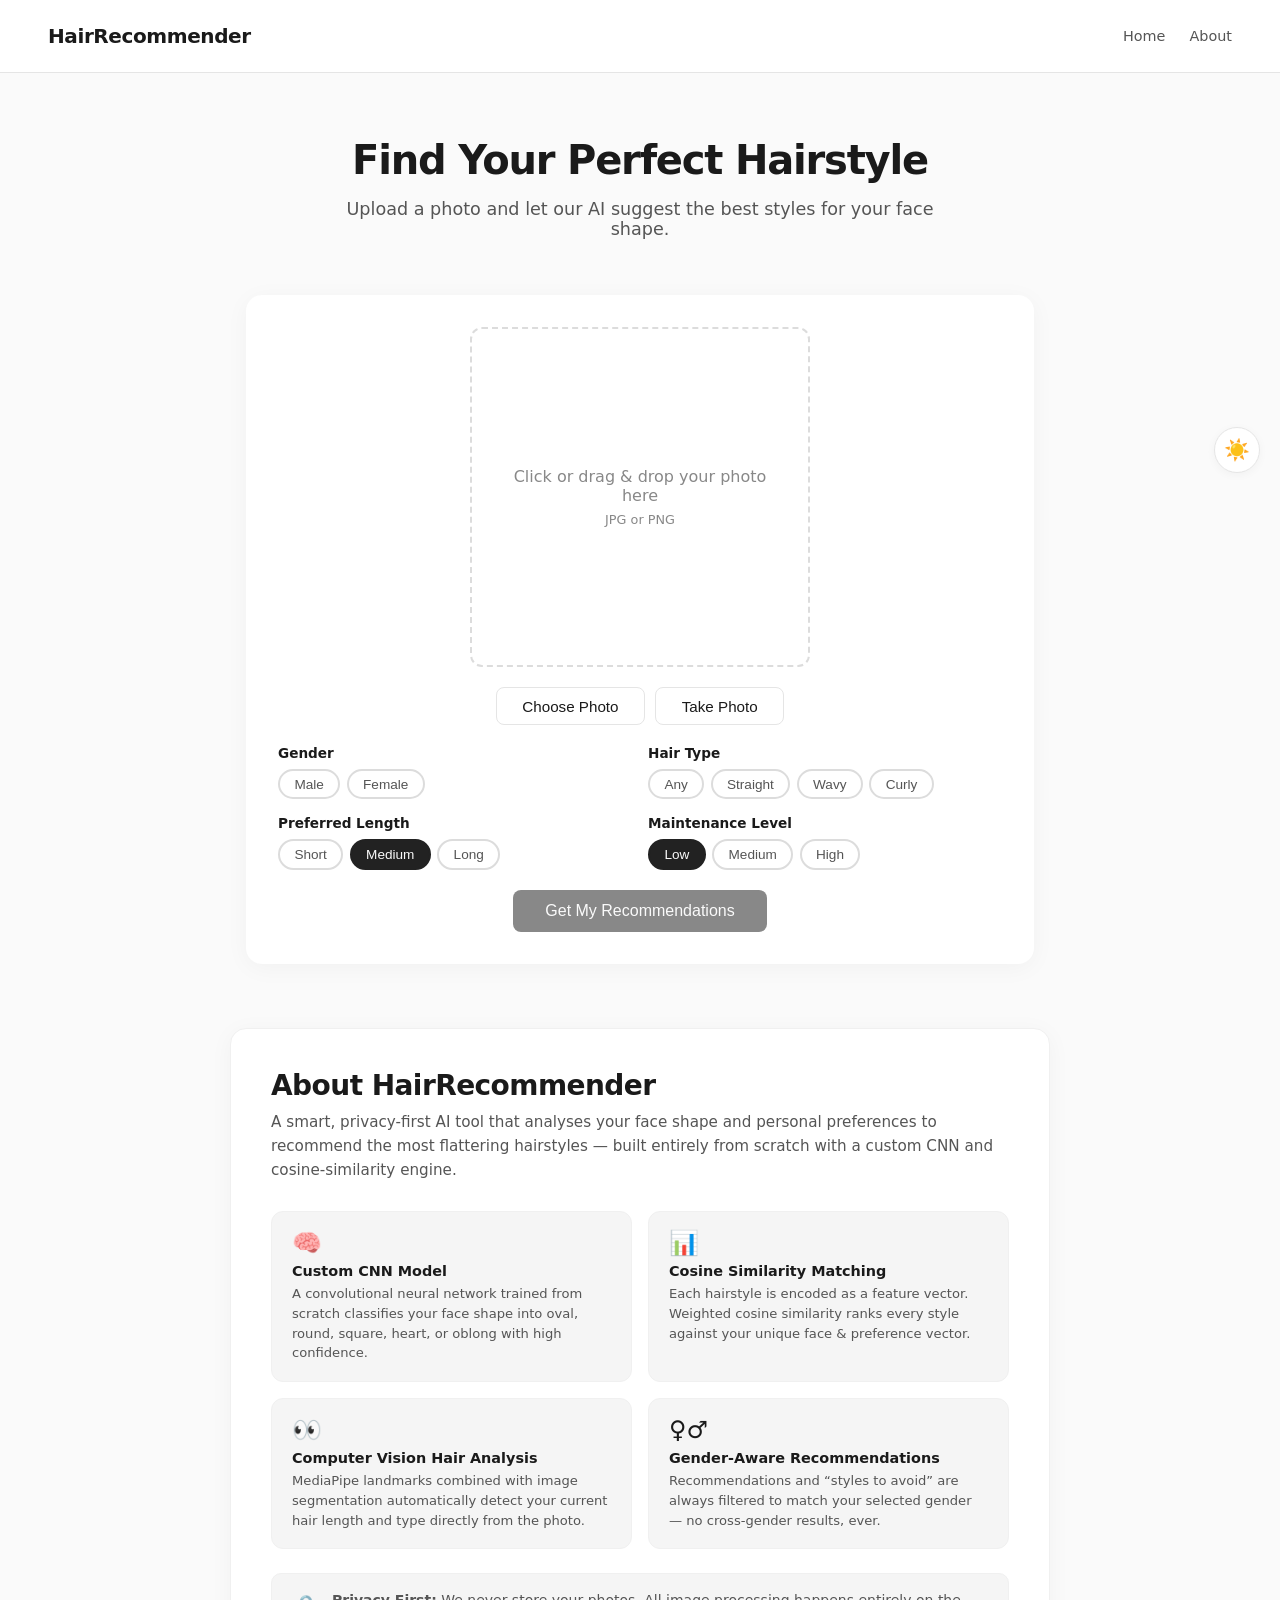
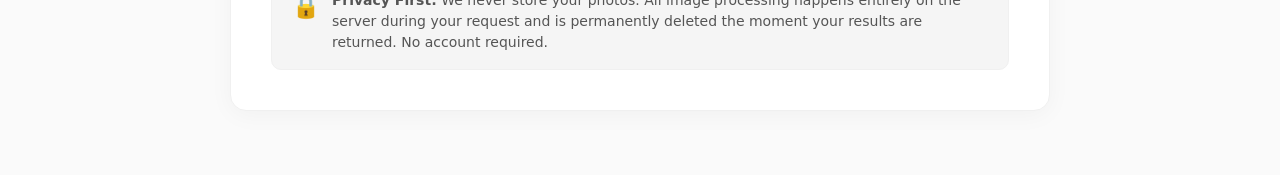
==== commit 6450d173: "fix: gender filter for avoid list; enrich About section; dark/light mode toggle; restore hairstyle i" ====
--- a/frontend/index.html
+++ b/frontend/index.html
@@ -81,6 +81,9 @@
     </div>
   </nav>
 
+  <!-- Floating Dark/Light Mode Toggle -->
+  <button id="themeToggle" title="Toggle dark / light mode" aria-label="Toggle dark/light mode">☀️</button>
+
   <section class="hero-section" id="home">
     <h1>Find Your Perfect Hairstyle</h1>
     <p>Upload a photo and let our AI suggest the best styles for your face shape.</p>
@@ -202,11 +205,66 @@
 
   <section class="about-section" id="about">
     <h2>About HairRecommender</h2>
-    <p>This tool uses advanced computer vision and a custom Convolutional Neural Network (CNN) to detect your face shape, hair length, and hair type. Based on your unique features, it recommends the most flattering hairstyles.</p>
-    <p><strong>Privacy First:</strong> We do not store your photos. All image processing is done temporarily and deleted immediately after the analysis.</p>
+    <p class="about-subtitle">A smart, privacy-first AI tool that analyses your face shape and personal preferences to recommend the most flattering hairstyles &mdash; built entirely from scratch with a custom CNN and cosine-similarity engine.</p>
+
+    <!-- Feature Cards -->
+    <div class="about-features">
+      <div class="about-feature-card">
+        <span class="feat-icon">🧠</span>
+        <span class="feat-title">Custom CNN Model</span>
+        <span class="feat-desc">A convolutional neural network trained from scratch classifies your face shape into oval, round, square, heart, or oblong with high confidence.</span>
+      </div>
+      <div class="about-feature-card">
+        <span class="feat-icon">📊</span>
+        <span class="feat-title">Cosine Similarity Matching</span>
+        <span class="feat-desc">Each hairstyle is encoded as a feature vector. Weighted cosine similarity ranks every style against your unique face &amp; preference vector.</span>
+      </div>
+      <div class="about-feature-card">
+        <span class="feat-icon">👀</span>
+        <span class="feat-title">Computer Vision Hair Analysis</span>
+        <span class="feat-desc">MediaPipe landmarks combined with image segmentation automatically detect your current hair length and type directly from the photo.</span>
+      </div>
+      <div class="about-feature-card">
+        <span class="feat-icon">♀️♂️</span>
+        <span class="feat-title">Gender-Aware Recommendations</span>
+        <span class="feat-desc">Recommendations and &ldquo;styles to avoid&rdquo; are always filtered to match your selected gender &mdash; no cross-gender results, ever.</span>
+      </div>
+    </div>
+
+    <!-- Privacy note -->
+    <div class="about-privacy">
+      <span class="priv-icon">🔒</span>
+      <span><strong>Privacy First:</strong> We never store your photos. All image processing happens entirely on the server during your request and is permanently deleted the moment your results are returned. No account required.</span>
+    </div>
   </section>
 
   <script>
+    // ── Theme toggle ────────────────────────────────────────────────────
+    (function () {
+      const saved = localStorage.getItem("theme");
+      if (saved) document.documentElement.setAttribute("data-theme", saved);
+    })();
+
+    const themeBtn = document.getElementById("themeToggle");
+    function applyTheme(t) {
+      document.documentElement.setAttribute("data-theme", t);
+      localStorage.setItem("theme", t);
+      themeBtn.textContent = t === "dark" ? "🌙" : "☀️";
+      themeBtn.title = t === "dark" ? "Switch to light mode" : "Switch to dark mode";
+    }
+    // Init icon based on current theme
+    (function () {
+      const cur = document.documentElement.getAttribute("data-theme")
+        || (window.matchMedia("(prefers-color-scheme: dark)").matches ? "dark" : "light");
+      themeBtn.textContent = cur === "dark" ? "🌙" : "☀️";
+      themeBtn.title = cur === "dark" ? "Switch to light mode" : "Switch to dark mode";
+    })();
+    themeBtn.addEventListener("click", () => {
+      const cur = document.documentElement.getAttribute("data-theme")
+        || (window.matchMedia("(prefers-color-scheme: dark)").matches ? "dark" : "light");
+      applyTheme(cur === "dark" ? "light" : "dark");
+    });
+
     const fileInput      = document.getElementById("fileInput");
     const previewImg     = document.getElementById("previewImg");
     const placeholder    = document.getElementById("placeholder");
--- a/frontend/css/style.css
+++ b/frontend/css/style.css
@@ -23,7 +23,7 @@
 }
 
 @media (prefers-color-scheme: dark) {
-  :root {
+  :root:not([data-theme]) {
     --bg-body: #111111;
     --bg-card: #1a1a1a;
     --bg-hover: #222222;
@@ -47,6 +47,54 @@
   }
 }
 
+/* ─── Manual dark mode (JS toggle) ─────────────────────────────── */
+[data-theme="dark"] {
+  --bg-body: #111111;
+  --bg-card: #1a1a1a;
+  --bg-hover: #222222;
+  --text-main: #f0f0f0;
+  --text-muted: #aaaaaa;
+  --text-light: #777777;
+  --primary: #eeeeee;
+  --primary-hover: #ffffff;
+  --border-color: #333333;
+  --border-light: #2a2a2a;
+  --shadow-color: rgba(0,0,0,0.3);
+  --error-bg: #3a1a1a;
+  --error-border: #5c2222;
+  --error-text: #f5c6cb;
+  --pill-border: #444444;
+  --tag-bg: #2a2a2a;
+  --tag-border: #444444;
+  --score-bg: #2a2a2a;
+  --avoid-bg: #1a1a1a;
+  --sect-bg: #1a1a1a;
+}
+
+/* ─── Manual light mode (JS toggle) ────────────────────────────── */
+[data-theme="light"] {
+  --bg-body: #fafafa;
+  --bg-card: #ffffff;
+  --bg-hover: #f5f5f5;
+  --text-main: #1a1a1a;
+  --text-muted: #555555;
+  --text-light: #888888;
+  --primary: #222222;
+  --primary-hover: #444444;
+  --border-color: #e5e5e5;
+  --border-light: #f0f0f0;
+  --shadow-color: rgba(0,0,0,0.04);
+  --error-bg: #fff0f0;
+  --error-border: #f5c6cb;
+  --error-text: #c0392b;
+  --pill-border: #dcdcdc;
+  --tag-bg: #f5f5f5;
+  --tag-border: #e5e5e5;
+  --score-bg: #f0f0f0;
+  --avoid-bg: #fafafa;
+  --sect-bg: #ffffff;
+}
+
 *, *::before, *::after { box-sizing: border-box; margin: 0; padding: 0; }
 body { font-family: 'Segoe UI', system-ui, sans-serif; background: var(--bg-body); color: var(--text-main); min-height: 100vh; }
 
@@ -114,14 +162,22 @@
   margin: 4rem auto;
   padding: 2.5rem;
   background: var(--bg-card);
-  border-radius: 12px;
+  border-radius: 16px;
   border: 1px solid var(--border-light);
-  box-shadow: 0 2px 10px var(--shadow-color);
+  box-shadow: 0 4px 24px var(--shadow-color);
 }
 .about-section h2 {
-  font-size: 1.5rem;
-  margin-bottom: 1rem;
-  color: var(--text-main);
+  font-size: 1.75rem;
+  font-weight: 800;
+  margin-bottom: 0.5rem;
+  color: var(--text-main);
+  letter-spacing: -0.02em;
+}
+.about-section .about-subtitle {
+  color: var(--text-muted);
+  font-size: 0.95rem;
+  margin-bottom: 1.75rem;
+  line-height: 1.6;
 }
 .about-section p {
   color: var(--text-muted);
@@ -129,8 +185,109 @@
   line-height: 1.6;
   margin-bottom: 1rem;
 }
-.about-section p:last-child {
-  margin-bottom: 0;
+.about-section p:last-child { margin-bottom: 0; }
+
+/* Stats row */
+.about-stats {
+  display: grid;
+  grid-template-columns: repeat(3, 1fr);
+  gap: 1rem;
+  margin: 1.5rem 0;
+}
+.about-stat {
+  background: var(--bg-hover);
+  border: 1px solid var(--border-light);
+  border-radius: 12px;
+  padding: 1.1rem 1rem;
+  text-align: center;
+}
+.about-stat .stat-num {
+  font-size: 1.8rem;
+  font-weight: 800;
+  color: var(--text-main);
+  letter-spacing: -0.03em;
+  line-height: 1;
+}
+.about-stat .stat-lbl {
+  font-size: 0.78rem;
+  color: var(--text-muted);
+  margin-top: 0.25rem;
+  font-weight: 500;
+}
+
+/* Feature cards */
+.about-features {
+  display: grid;
+  grid-template-columns: 1fr 1fr;
+  gap: 1rem;
+  margin-top: 1.5rem;
+}
+.about-feature-card {
+  background: var(--bg-hover);
+  border: 1px solid var(--border-light);
+  border-radius: 12px;
+  padding: 1.1rem 1.25rem;
+  display: flex;
+  flex-direction: column;
+  gap: 0.35rem;
+}
+.about-feature-card .feat-icon { font-size: 1.5rem; }
+.about-feature-card .feat-title {
+  font-size: 0.9rem;
+  font-weight: 700;
+  color: var(--text-main);
+}
+.about-feature-card .feat-desc {
+  font-size: 0.82rem;
+  color: var(--text-muted);
+  line-height: 1.5;
+}
+
+/* Privacy note */
+.about-privacy {
+  margin-top: 1.5rem;
+  display: flex;
+  align-items: flex-start;
+  gap: 0.75rem;
+  background: var(--bg-hover);
+  border: 1px solid var(--border-light);
+  border-radius: 10px;
+  padding: 1rem 1.25rem;
+  font-size: 0.875rem;
+  color: var(--text-muted);
+  line-height: 1.5;
+}
+.about-privacy .priv-icon { font-size: 1.4rem; flex-shrink: 0; }
+
+@media (max-width: 560px) {
+  .about-stats    { grid-template-columns: 1fr 1fr; }
+  .about-features { grid-template-columns: 1fr; }
+}
+
+/* ─── Theme Toggle Button ───────────────────────────────────────── */
+#themeToggle {
+  position: fixed;
+  right: 1.25rem;
+  top: 50%;
+  transform: translateY(-50%);
+  z-index: 999;
+  width: 46px;
+  height: 46px;
+  border-radius: 50%;
+  border: 1px solid var(--border-color);
+  background: var(--bg-card);
+  color: var(--text-main);
+  font-size: 1.3rem;
+  cursor: pointer;
+  display: flex;
+  align-items: center;
+  justify-content: center;
+  box-shadow: 0 2px 10px var(--shadow-color);
+  transition: background 0.25s, box-shadow 0.25s, transform 0.2s;
+}
+#themeToggle:hover {
+  box-shadow: 0 4px 18px var(--shadow-color);
+  transform: translateY(-50%) scale(1.08);
 }
 
 /* ─── Upload Card ──────────────────────────────────────────────── */
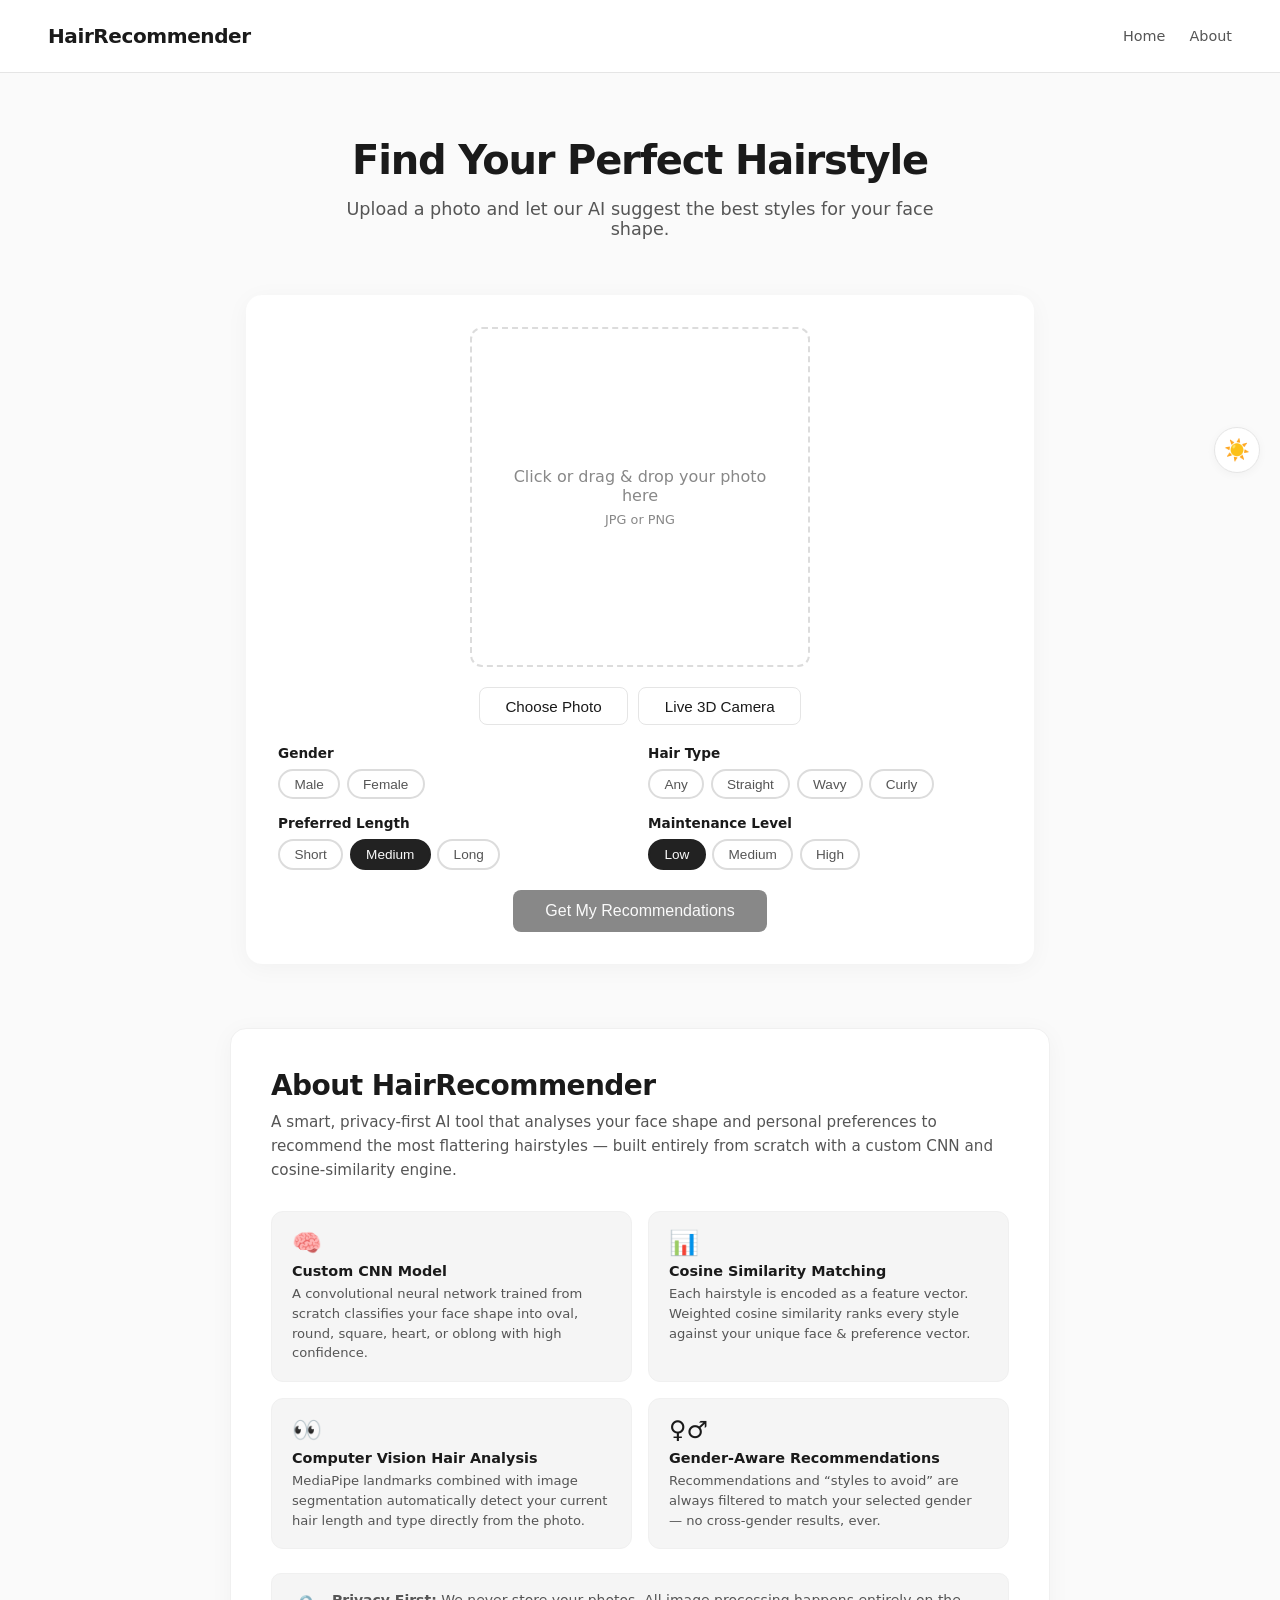
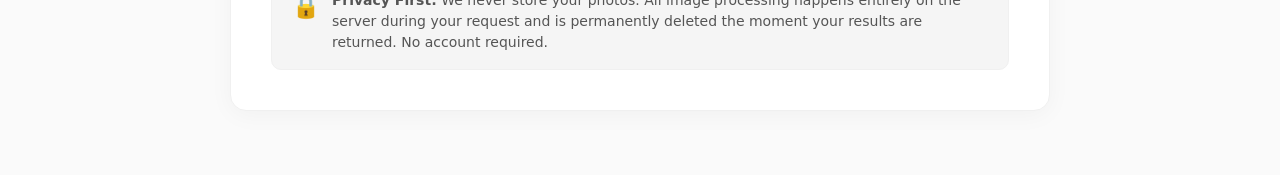
==== commit db3adccb: "feat: Live 3D Camera integration with advanced head geometry metrics" ====
--- a/frontend/index.html
+++ b/frontend/index.html
@@ -70,6 +70,10 @@
       vertical-align: middle;
     }
   </style>
+
+  <!-- MediaPipe Face Mesh -->
+  <script src="https://cdn.jsdelivr.net/npm/@mediapipe/camera_utils/camera_utils.js" crossorigin="anonymous"></script>
+  <script src="https://cdn.jsdelivr.net/npm/@mediapipe/face_mesh/face_mesh.js" crossorigin="anonymous"></script>
 </head>
 <body>
 
@@ -103,17 +107,37 @@
       <input type="file" id="fileInput" accept=".jpg,.jpeg,.png" hidden />
       <div style="display: flex; gap: 10px; justify-content: center; width: 100%;">
         <button class="btn-secondary" onclick="document.getElementById('fileInput').click()">Choose Photo</button>
-        <button class="btn-secondary" onclick="startCamera()">Take Photo</button>
-      </div>
-
-      <!-- Camera Area -->
-      <div id="cameraArea" style="display:none; width:100%; max-width:340px; margin-top:15px; border:1px solid #d0d0d8; border-radius:12px; padding:10px; background:#fff; box-shadow:0 2px 10px rgba(0,0,0,0.05);">
-        <video id="cameraVideo" autoplay playsinline style="width:100%; border-radius:8px; background:#000;"></video>
-        <div style="display:flex; gap:10px; margin-top:10px; justify-content:center;">
-          <button class="btn-primary" onclick="takePhoto()" style="padding:0.5rem 1.5rem; font-size:0.9rem;">Snap Photo</button>
-          <button class="btn-secondary" onclick="stopCamera()" style="padding:0.5rem 1.5rem; font-size:0.9rem;">Cancel</button>
-        </div>
-        <canvas id="cameraCanvas" style="display:none;"></canvas>
+        <button class="btn-secondary" onclick="startLiveCamera()">Live 3D Camera</button>
+      </div>
+
+      <!-- Live Camera Area -->
+      <div id="liveCameraArea" style="display:none; width:100%; max-width:340px; margin-top:15px; border:1px solid #d0d0d8; border-radius:12px; padding:10px; background:#fff; box-shadow:0 2px 10px rgba(0,0,0,0.05);">
+        <h3 id="liveInstTitle" style="text-align:center; color:#6c63ff; margin-bottom:10px; font-size:1.1rem;">Look Straight Ahead</h3>
+        <p id="liveInstDesc" style="text-align:center; font-size:0.85rem; color:#666; margin-bottom:10px;">Align your face to capture your front profile.</p>
+        
+        <div style="position:relative;">
+          <video id="liveVideo" autoplay playsinline style="width:100%; border-radius:8px; background:#000; transform: scaleX(-1);"></video>
+          <!-- Status overlays -->
+          <div id="liveFlash" style="display:none; position:absolute; top:0; left:0; width:100%; height:100%; background:white; opacity:0.8; border-radius:8px;"></div>
+        </div>
+        
+        <div style="display:flex; gap:5px; margin-top:10px; justify-content:center;">
+          <div id="dot-front" style="width:12px; height:12px; border-radius:50%; background:#6c63ff;"></div>
+          <div id="dot-left" style="width:12px; height:12px; border-radius:50%; background:#ccc;"></div>
+          <div id="dot-right" style="width:12px; height:12px; border-radius:50%; background:#ccc;"></div>
+        </div>
+        
+        <div style="display:flex; gap:10px; margin-top:15px; justify-content:center;">
+          <button class="btn-secondary" onclick="stopLiveCamera()" style="padding:0.5rem 1.5rem; font-size:0.9rem;">Cancel</button>
+        </div>
+        <canvas id="liveCanvas" style="display:none;"></canvas>
+      </div>
+      
+      <!-- Captured frames preview -->
+      <div id="liveFramesPreview" style="display:none; width:100%; gap:10px; margin-top:15px; justify-content:center;">
+          <div style="text-align:center;"><img id="imgFront" style="width:80px; border-radius:8px; border:2px solid #6c63ff;"/><br><small>Front</small></div>
+          <div style="text-align:center;"><img id="imgLeft" style="width:80px; border-radius:8px; border:2px solid #ccc;"/><br><small>Left</small></div>
+          <div style="text-align:center;"><img id="imgRight" style="width:80px; border-radius:8px; border:2px solid #ccc;"/><br><small>Right</small></div>
       </div>
 
       <!-- Scanning animation (shown while detecting hair) -->
@@ -434,7 +458,219 @@
     }
 
     // ── Final submission ───────────────────────────────────────────────
+    
+    // ── Live 3D Camera Logic ──────────────────────────────────────────
+    const liveCameraArea = document.getElementById("liveCameraArea");
+    const liveVideo = document.getElementById("liveVideo");
+    const liveCanvas = document.getElementById("liveCanvas");
+    const liveInstTitle = document.getElementById("liveInstTitle");
+    const liveInstDesc = document.getElementById("liveInstDesc");
+    const liveFramesPreview = document.getElementById("liveFramesPreview");
+    
+    let liveStream = null;
+    let faceMesh = null;
+    let cameraUtil = null;
+    let captureStage = 'front'; // front -> left -> right -> done
+    let capturedFiles = { front: null, left: null, right: null };
+    
+    let isProcessingFrame = false;
+    let framesSteady = 0;
+
+    async function startLiveCamera() {
+      // Hide standard upload UI
+      placeholder.style.display = "none";
+      previewImg.style.display = "none";
+      liveFramesPreview.style.display = "none";
+      errorDiv.style.display = "none";
+      
+      captureStage = 'front';
+      capturedFiles = { front: null, left: null, right: null };
+      framesSteady = 0;
+      updateLiveUI();
+      
+      try {
+        liveStream = await navigator.mediaDevices.getUserMedia({ video: { facingMode: "user" } });
+        liveVideo.srcObject = liveStream;
+        liveCameraArea.style.display = "block";
+        analyzeBtn.disabled = true;
+        
+        // Init MediaPipe
+        if (!faceMesh) {
+            faceMesh = new FaceMesh({locateFile: (file) => `https://cdn.jsdelivr.net/npm/@mediapipe/face_mesh/${file}`});
+            faceMesh.setOptions({
+                maxNumFaces: 1,
+                refineLandmarks: false,
+                minDetectionConfidence: 0.5,
+                minTrackingConfidence: 0.5
+            });
+            faceMesh.onResults(onFaceMeshResults);
+        }
+        
+        if (!cameraUtil) {
+            cameraUtil = new Camera(liveVideo, {
+                onFrame: async () => {
+                    if(!isProcessingFrame && captureStage !== 'done') {
+                        isProcessingFrame = true;
+                        await faceMesh.send({image: liveVideo});
+                        isProcessingFrame = false;
+                    }
+                },
+                width: 640, height: 480
+            });
+            cameraUtil.start();
+        }
+        
+      } catch (err) {
+        alert("Unable to access camera: " + err.message);
+      }
+    }
+
+    function stopLiveCamera() {
+      if (liveStream) { liveStream.getTracks().forEach(t => t.stop()); liveStream = null; }
+      if (cameraUtil) { cameraUtil.stop(); }
+      liveCameraArea.style.display = "none";
+      checkReady();
+    }
+    
+    function flashScreen() {
+        const flash = document.getElementById('liveFlash');
+        flash.style.display = 'block';
+        setTimeout(() => flash.style.display = 'none', 150);
+    }
+    
+    function updateLiveUI() {
+        document.getElementById('dot-front').style.background = captureStage === 'front' ? '#6c63ff' : '#ccc';
+        document.getElementById('dot-left').style.background = captureStage === 'left' ? '#6c63ff' : '#ccc';
+        document.getElementById('dot-right').style.background = captureStage === 'right' ? '#6c63ff' : '#ccc';
+        
+        if (captureStage === 'front') {
+            liveInstTitle.textContent = "Look Straight";
+            liveInstDesc.textContent = "Hold still to capture your frontal shape.";
+        } else if (captureStage === 'left') {
+            liveInstTitle.textContent = "Turn Head Left";
+            liveInstDesc.textContent = "Slowly turn your head to your left.";
+        } else if (captureStage === 'right') {
+            liveInstTitle.textContent = "Turn Head Right";
+            liveInstDesc.textContent = "Slowly turn your head to your right.";
+        }
+    }
+
+    function captureLiveFrame(stageName) {
+        flashScreen();
+        const w = liveVideo.videoWidth || 640;
+        const h = liveVideo.videoHeight || 480;
+        liveCanvas.width = w; liveCanvas.height = h;
+        const ctx = liveCanvas.getContext("2d");
+        
+        // Mirror the canvas because the video is mirrored via CSS
+        ctx.translate(w, 0);
+        ctx.scale(-1, 1);
+        ctx.drawImage(liveVideo, 0, 0, w, h);
+        
+        liveCanvas.toBlob(blob => {
+            const file = new File([blob], `${stageName}.jpg`, { type: "image/jpeg" });
+            capturedFiles[stageName] = file;
+            document.getElementById(`img${stageName.charAt(0).toUpperCase() + stageName.slice(1)}`).src = URL.createObjectURL(file);
+            
+            if (stageName === 'front') {
+                captureStage = 'left';
+            } else if (stageName === 'left') {
+                captureStage = 'right';
+            } else if (stageName === 'right') {
+                captureStage = 'done';
+                stopLiveCamera();
+                liveFramesPreview.style.display = "flex";
+                imageSelected = true;
+                
+                // Set file input to the front image just so standard checks pass
+                const dt = new DataTransfer();
+                dt.items.add(capturedFiles.front);
+                fileInput.files = dt.files;
+                
+                // Trigger hair analysis using the front image
+                onImageReady(capturedFiles.front);
+            }
+            updateLiveUI();
+            framesSteady = 0;
+        }, "image/jpeg", 0.9);
+    }
+
+    function onFaceMeshResults(results) {
+        if (captureStage === 'done' || !results.multiFaceLandmarks || results.multiFaceLandmarks.length === 0) return;
+        
+        const lm = results.multiFaceLandmarks[0];
+        const leftCheek = lm[234];
+        const rightCheek = lm[454];
+        const nose = lm[1];
+        
+        const width = rightCheek.x - leftCheek.x;
+        // Yaw estimate (0 to 1). Video is mirrored, so left/right logic is reversed visually.
+        const yaw = (nose.x - leftCheek.x) / width;
+        
+        if (captureStage === 'front' && yaw > 0.40 && yaw < 0.60) {
+            framesSteady++;
+            if (framesSteady > 15) captureLiveFrame('front');
+        } 
+        else if (captureStage === 'left' && yaw > 0.70) {
+            framesSteady++;
+            if (framesSteady > 15) captureLiveFrame('left');
+        }
+        else if (captureStage === 'right' && yaw < 0.30) {
+            framesSteady++;
+            if (framesSteady > 15) captureLiveFrame('right');
+        } else {
+            framesSteady = 0; // reset if user moves
+        }
+    }
+
+    // Replace the original submitForRecommendations
     async function submitForRecommendations() {
+      const gender      = getSelected("gender");
+      const hair_type   = getSelected("hair_type")   || "any";
+      const length_pref = getSelected("length_pref") || "medium";
+      const maintenance = getSelected("maintenance") || "low";
+
+      if (!imageSelected || !gender) return;
+
+      loading.style.display  = "flex";
+      analyzeBtn.disabled    = true;
+      errorDiv.style.display = "none";
+
+      const formData = new FormData();
+      
+      // If we used Live Camera, we have 3 files
+      if (capturedFiles.front && capturedFiles.left && capturedFiles.right) {
+          formData.append("front_image", capturedFiles.front);
+          formData.append("left_image", capturedFiles.left);
+          formData.append("right_image", capturedFiles.right);
+      } else {
+          // Fallback to standard upload
+          formData.append("image", fileInput.files[0]);
+      }
+      
+      formData.append("gender",      gender);
+      formData.append("hair_type",   hair_type);
+      formData.append("length_pref", length_pref);
+      formData.append("maintenance", maintenance);
+
+      try {
+        const endpoint = (capturedFiles.front) ? "/predict-live" : "/predict";
+        
+        const res  = await fetch(endpoint, { method: "POST", body: formData });
+        const data = await res.json();
+        if (!res.ok || data.error) throw new Error(data.error || "Something went wrong.");
+        sessionStorage.setItem("result", JSON.stringify(data));
+        window.location.href = "result.html";
+      } catch (err) {
+        errorDiv.textContent   = err.message;
+        errorDiv.style.display = "block";
+        analyzeBtn.disabled    = false;
+      } finally {
+        loading.style.display = "none";
+      }
+    }
+
+/* 
       const file        = fileInput.files[0];
       const gender      = getSelected("gender");
       const hair_type   = getSelected("hair_type")   || "any";
@@ -468,7 +704,8 @@
         loading.style.display = "none";
       }
     }
-  </script>
+  */
+</script>
 
 </body>
 </html>
